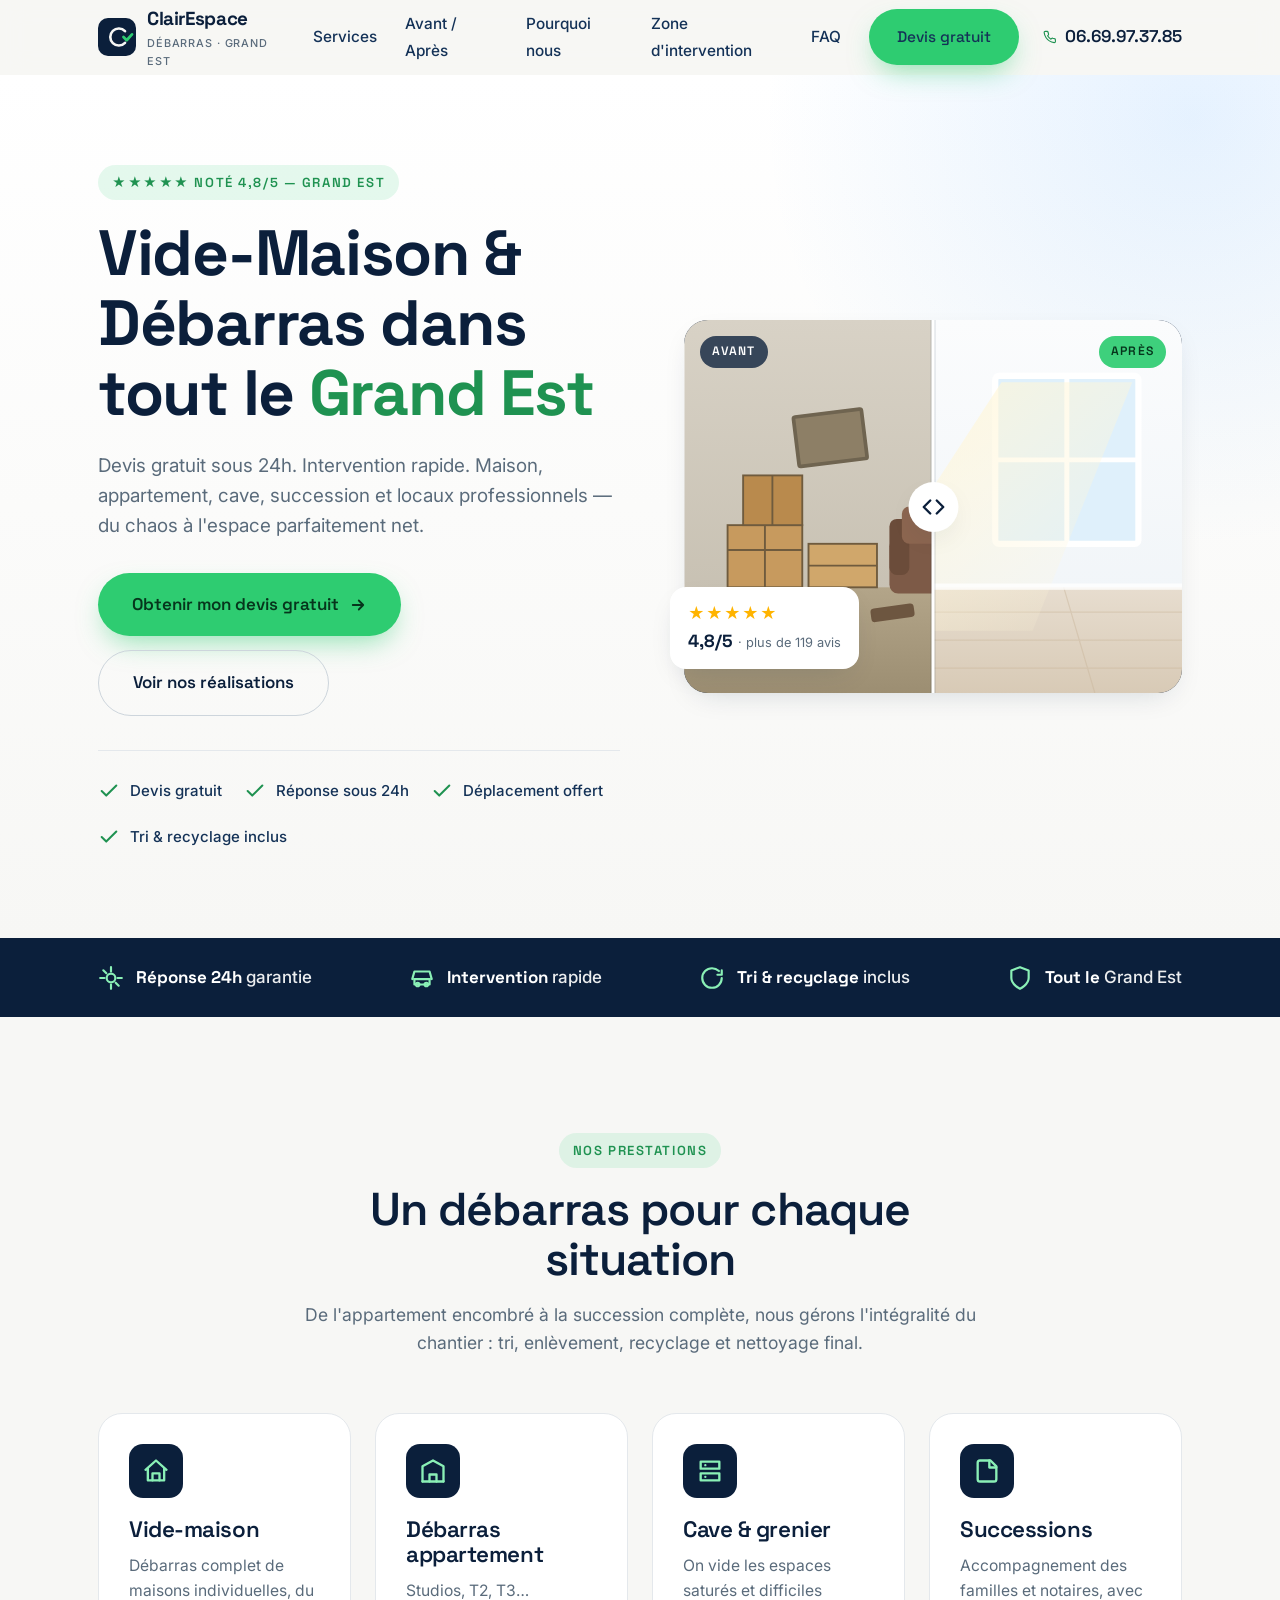
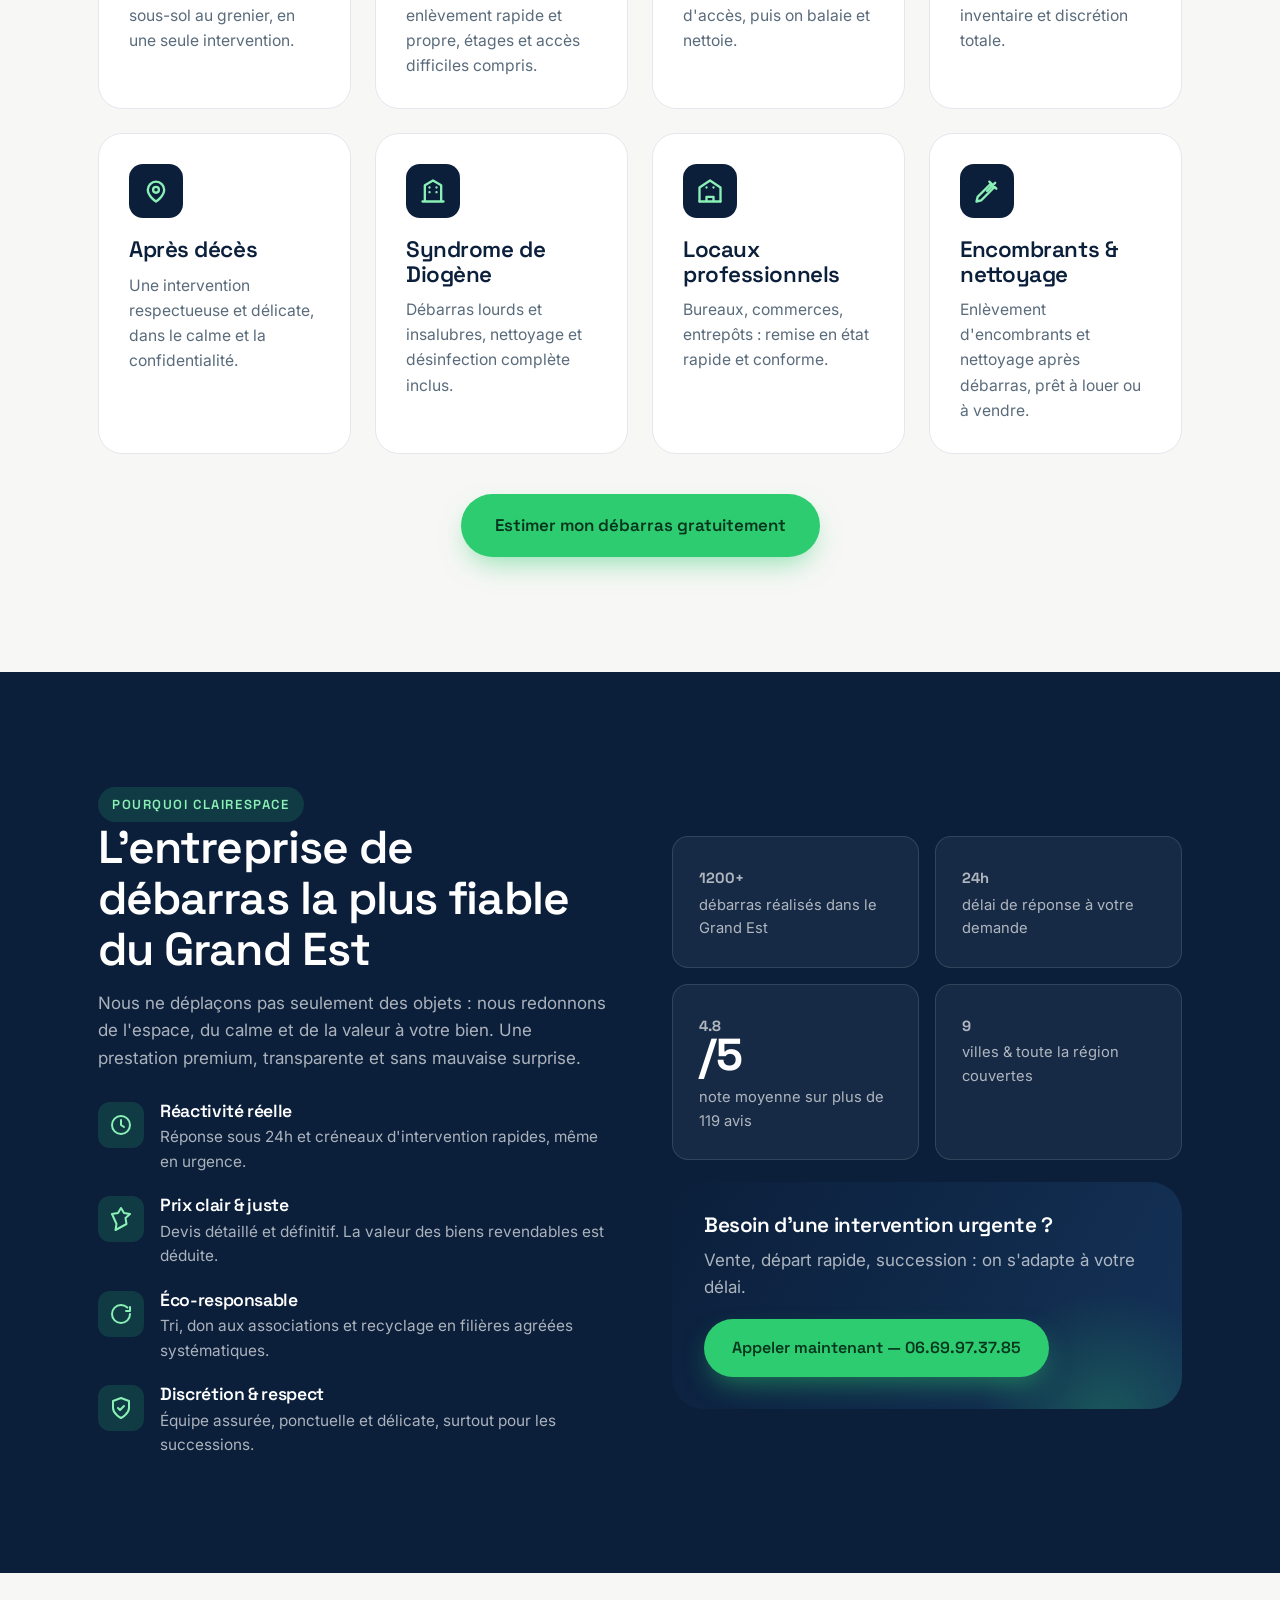
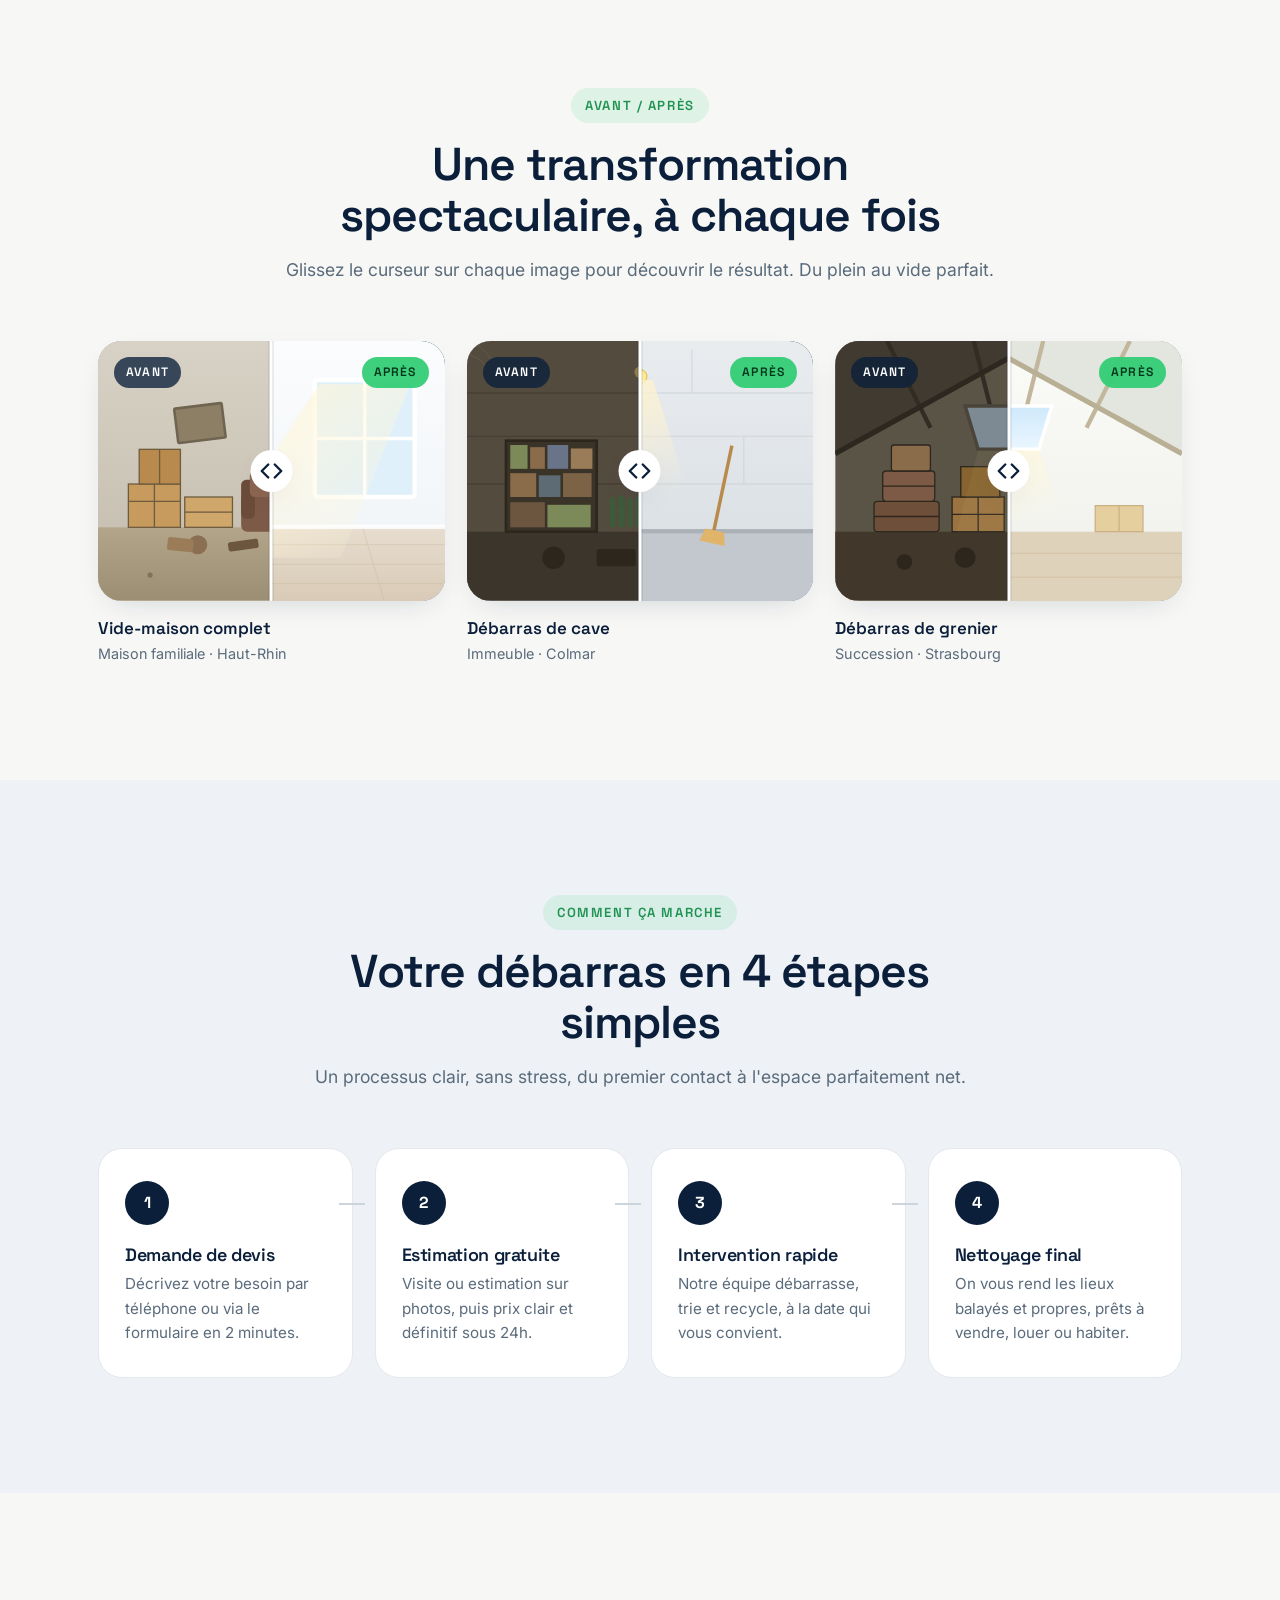
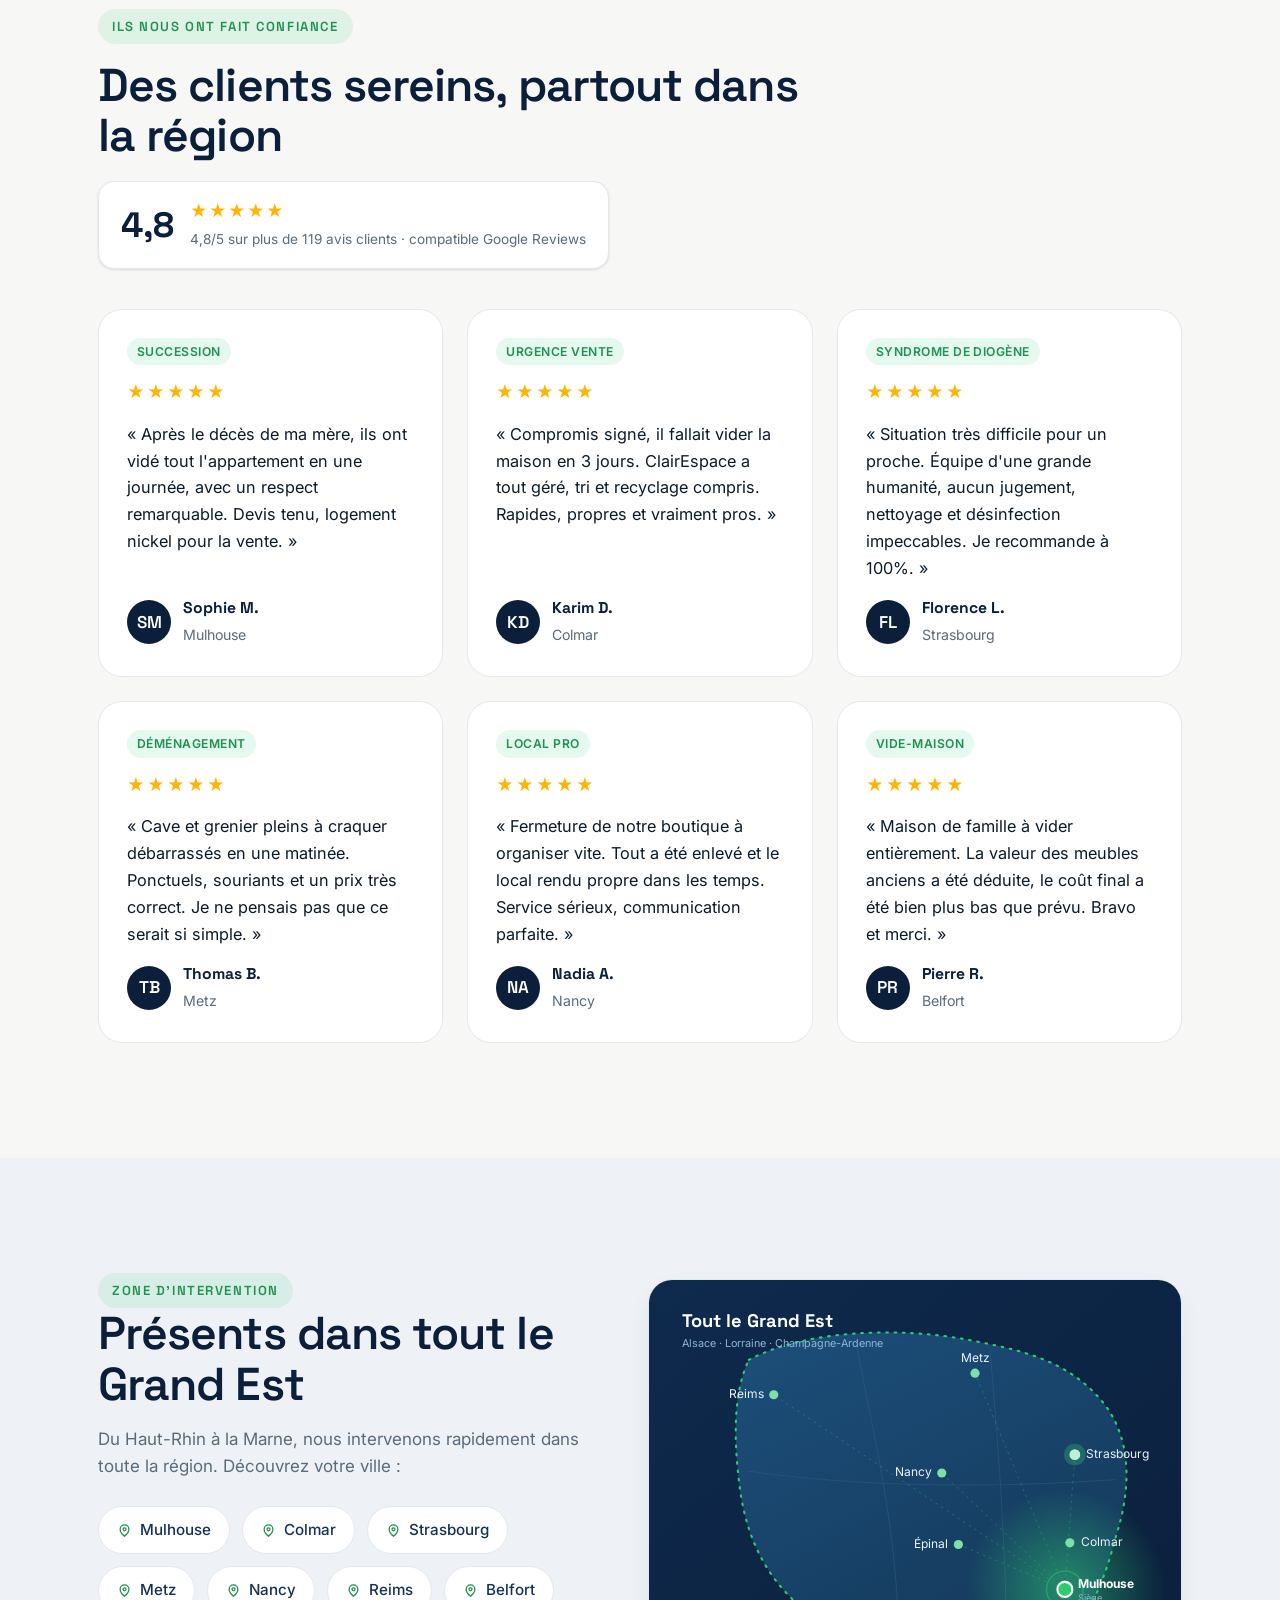
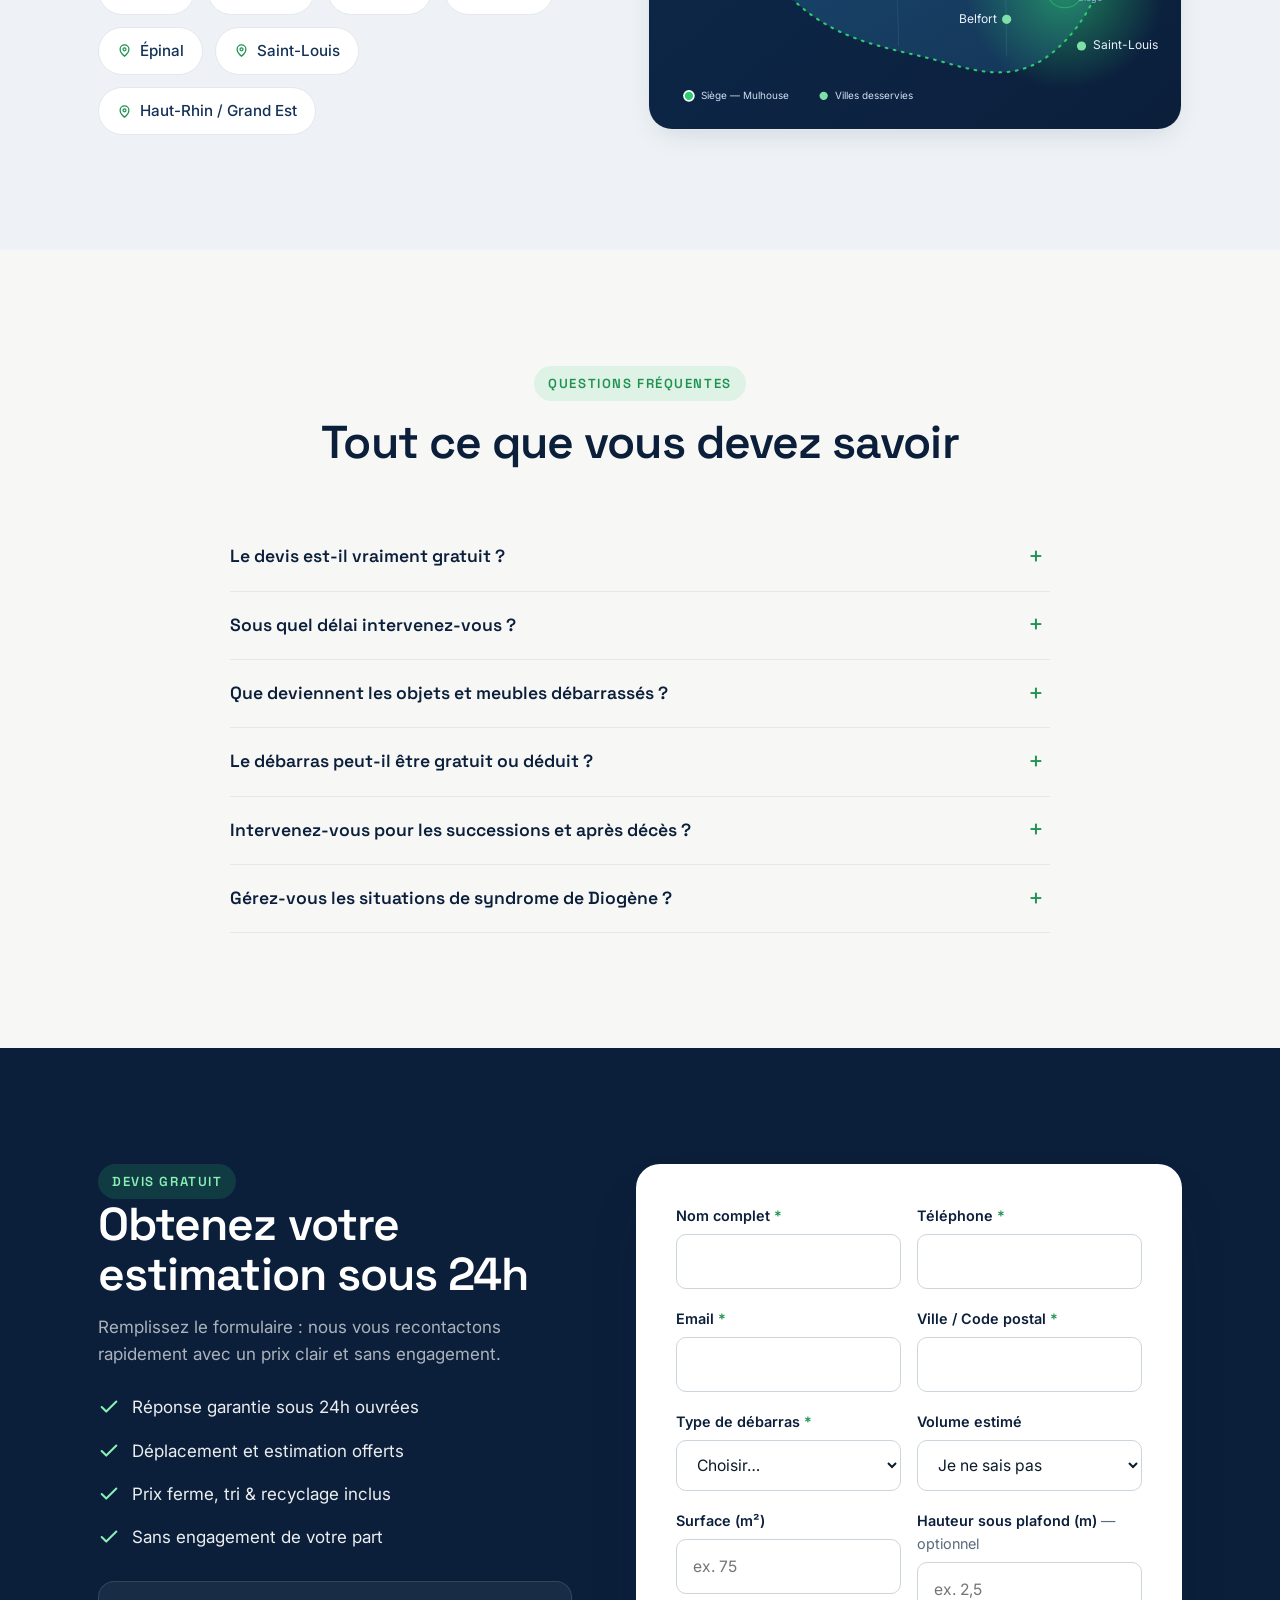
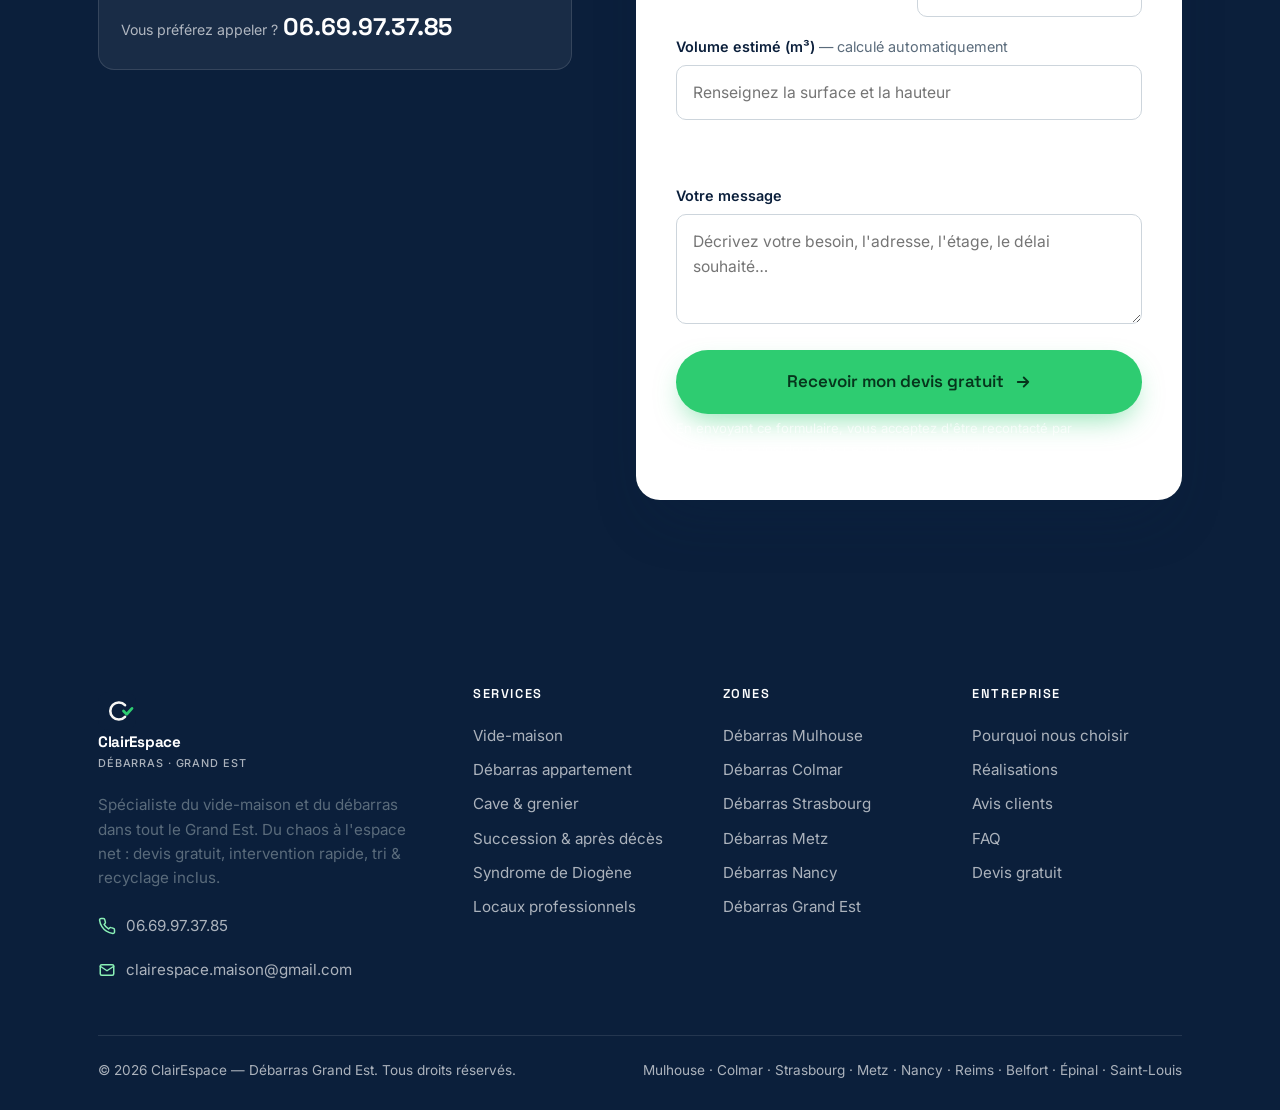
==== index.html @ cb57ff31 "Premier test GitHub Pages" ====
<!DOCTYPE html>
<html lang="fr">
<head>
<meta charset="utf-8">
<meta name="viewport" content="width=device-width, initial-scale=1">
<title>Vide-Maison & Débarras Grand Est | Devis Gratuit 24h — ClairEspace</title>
<meta name="description" content="ClairEspace, spécialiste du vide-maison et débarras dans tout le Grand Est : Mulhouse, Colmar, Strasbourg, Metz, Nancy. Devis gratuit sous 24h, intervention rapide, tri & recyclage inclus. Succession, après décès, cave, grenier, locaux pro.">
<meta name="robots" content="index, follow, max-image-preview:large">
<meta name="theme-color" content="#0B1F3B">
<link rel="canonical" href="https://clairespace.fr/">
<link rel="icon" type="image/svg+xml" href="img/favicon.svg">
<link rel="apple-touch-icon" href="img/favicon.svg">

<!-- Open Graph / Twitter -->
<meta property="og:type" content="website">
<meta property="og:locale" content="fr_FR">
<meta property="og:site_name" content="ClairEspace — Débarras Grand Est">
<meta property="og:title" content="Vide-Maison & Débarras Grand Est | Devis Gratuit sous 24h">
<meta property="og:description" content="Spécialiste du vide-maison et débarras dans tout le Grand Est. Devis gratuit sous 24h, intervention rapide, tri & recyclage inclus.">
<meta property="og:url" content="https://clairespace.fr/">
<meta property="og:image" content="https://clairespace.fr/img/og-cover.svg">
<meta name="twitter:card" content="summary_large_image">
<meta name="twitter:title" content="Vide-Maison & Débarras Grand Est | ClairEspace">
<meta name="twitter:description" content="Devis gratuit sous 24h, intervention rapide, tri & recyclage inclus. Couverture Grand Est.">
<meta name="twitter:image" content="https://clairespace.fr/img/og-cover.svg">

<!-- Fonts -->
<link rel="preconnect" href="https://fonts.googleapis.com">
<link rel="preconnect" href="https://fonts.gstatic.com" crossorigin>
<link rel="stylesheet" href="https://fonts.googleapis.com/css2?family=Inter:wght@400;500;600;700&family=Space+Grotesk:wght@500;600;700&display=swap">
<link rel="stylesheet" href="css/styles.css">

<!-- Schema.org : LocalBusiness -->
<script type="application/ld+json">
{
  "@context": "https://schema.org",
  "@type": "HomeAndConstructionBusiness",
  "@id": "https://clairespace.fr/#business",
  "name": "ClairEspace — Débarras Grand Est",
  "image": "https://clairespace.fr/img/og-cover.svg",
  "url": "https://clairespace.fr/",
  "telephone": "+33669973785",
  "email": "clairespace.maison@gmail.com",
  "priceRange": "€€",
  "description": "Entreprise de vide-maison et débarras dans tout le Grand Est : maison, appartement, cave, grenier, succession, après décès, syndrome de Diogène, locaux professionnels. Devis gratuit sous 24h.",
  "address": { "@type": "PostalAddress", "addressLocality": "Mulhouse", "postalCode": "68100", "addressRegion": "Grand Est", "addressCountry": "FR" },
  "geo": { "@type": "GeoCoordinates", "latitude": 47.7508, "longitude": 7.3359 },
  "areaServed": ["Mulhouse","Colmar","Strasbourg","Metz","Nancy","Reims","Belfort","Épinal","Saint-Louis","Grand Est","Haut-Rhin"],
  "openingHoursSpecification": [{ "@type": "OpeningHoursSpecification", "dayOfWeek": ["Monday","Tuesday","Wednesday","Thursday","Friday","Saturday"], "opens": "08:00", "closes": "19:00" }],
  "aggregateRating": { "@type": "AggregateRating", "ratingValue": "4.8", "reviewCount": "119", "bestRating": "5" },
  "makesOffer": [
    {"@type":"Offer","itemOffered":{"@type":"Service","name":"Vide-maison"}},
    {"@type":"Offer","itemOffered":{"@type":"Service","name":"Débarras d'appartement"}},
    {"@type":"Offer","itemOffered":{"@type":"Service","name":"Débarras cave et grenier"}},
    {"@type":"Offer","itemOffered":{"@type":"Service","name":"Débarras de succession"}},
    {"@type":"Offer","itemOffered":{"@type":"Service","name":"Débarras après décès"}},
    {"@type":"Offer","itemOffered":{"@type":"Service","name":"Débarras syndrome de Diogène"}},
    {"@type":"Offer","itemOffered":{"@type":"Service","name":"Débarras de locaux professionnels"}},
    {"@type":"Offer","itemOffered":{"@type":"Service","name":"Nettoyage après débarras"}}
  ]
}
</script>
<!-- Schema.org : FAQPage -->
<script type="application/ld+json">
{
  "@context": "https://schema.org",
  "@type": "FAQPage",
  "mainEntity": [
    {"@type":"Question","name":"Le devis est-il vraiment gratuit ?","acceptedAnswer":{"@type":"Answer","text":"Oui, l'estimation et le déplacement pour évaluer le volume à débarrasser sont 100% gratuits et sans engagement. Vous recevez un prix clair et définitif avant toute intervention."}},
    {"@type":"Question","name":"Sous quel délai intervenez-vous ?","acceptedAnswer":{"@type":"Answer","text":"Nous répondons à toute demande sous 24h et pouvons intervenir en quelques jours. En cas d'urgence (succession, vente, départ rapide), une intervention express est possible."}},
    {"@type":"Question","name":"Que deviennent les objets et meubles débarrassés ?","acceptedAnswer":{"@type":"Answer","text":"Nous trions systématiquement : les objets réutilisables sont donnés ou revalorisés, le reste est acheminé vers les filières de recyclage agréées. Une démarche éco-responsable incluse dans nos prestations."}},
    {"@type":"Question","name":"Le débarras peut-il être gratuit ou déduit ?","acceptedAnswer":{"@type":"Answer","text":"Lorsque le logement contient des biens de valeur (mobilier, brocante, métaux), leur valeur peut être déduite du prix du débarras, voire le rendre gratuit. Nous l'évaluons lors du devis."}},
    {"@type":"Question","name":"Intervenez-vous pour les successions et après décès ?","acceptedAnswer":{"@type":"Answer","text":"Oui. Nous accompagnons familles et notaires pour les débarras de succession et après décès, avec discrétion, respect et rapidité, partout dans le Grand Est."}},
    {"@type":"Question","name":"Gérez-vous les situations de syndrome de Diogène ?","acceptedAnswer":{"@type":"Answer","text":"Oui, nous sommes équipés pour les débarras lourds et insalubres (syndrome de Diogène) avec nettoyage et désinfection complète, en toute confidentialité."}}
  ]
}
</script>
</head>
<body>

<!-- ===================== HEADER ===================== -->
<header class="site-header">
  <div class="container">
    <nav class="nav" aria-label="Navigation principale">
      <a class="brand" href="index.html" aria-label="ClairEspace, accueil">
        <img class="brand__mark" src="img/logo.svg" alt="" width="38" height="38">
        <span>ClairEspace<small>Débarras · Grand Est</small></span>
      </a>
      <ul class="nav__links">
        <li><a href="#services">Services</a></li>
        <li><a href="#realisations">Avant / Après</a></li>
        <li><a href="#pourquoi">Pourquoi nous</a></li>
        <li><a href="#zone">Zone d'intervention</a></li>
        <li><a href="#faq">FAQ</a></li>
        <li><a class="btn btn--cta" href="#devis">Devis gratuit</a></li>
      </ul>
      <div class="nav__cta">
        <a class="nav__phone" href="tel:+33669973785">
          <svg viewBox="0 0 24 24" fill="none" stroke="currentColor" stroke-width="2" stroke-linecap="round" stroke-linejoin="round"><path d="M22 16.9v3a2 2 0 0 1-2.2 2 19.8 19.8 0 0 1-8.6-3 19.5 19.5 0 0 1-6-6 19.8 19.8 0 0 1-3.1-8.7A2 2 0 0 1 4.1 2h3a2 2 0 0 1 2 1.7c.1 1 .4 1.9.7 2.8a2 2 0 0 1-.5 2.1L8.1 9.9a16 16 0 0 0 6 6l1.3-1.3a2 2 0 0 1 2.1-.4c.9.3 1.8.5 2.8.7a2 2 0 0 1 1.7 2z"/></svg>
          06.69.97.37.85
        </a>
        <button class="nav__toggle" aria-label="Ouvrir le menu" aria-expanded="false"><span></span></button>
      </div>
    </nav>
  </div>
</header>

<main>

<!-- ===================== HERO ===================== -->
<section class="hero">
  <div class="container">
    <div class="hero__inner">
      <div class="hero__copy">
        <span class="eyebrow reveal">★★★★★ Noté 4,8/5 — Grand Est</span>
        <h1 class="reveal" data-delay="1">Vide-Maison & Débarras dans tout le <span class="accent">Grand Est</span></h1>
        <p class="hero__sub reveal" data-delay="2">Devis gratuit sous 24h. Intervention rapide. Maison, appartement, cave, succession et locaux professionnels — du chaos à l'espace parfaitement net.</p>
        <div class="hero__actions reveal" data-delay="2">
          <a class="btn btn--cta btn--lg" href="#devis">Obtenir mon devis gratuit
            <svg viewBox="0 0 24 24" fill="none" stroke="currentColor" stroke-width="2.4" stroke-linecap="round" stroke-linejoin="round"><path d="M5 12h14M13 6l6 6-6 6"/></svg>
          </a>
          <a class="btn btn--ghost btn--lg" href="#realisations">Voir nos réalisations</a>
        </div>
        <ul class="hero__trust reveal" data-delay="3">
          <li class="hero__trust-item"><svg viewBox="0 0 24 24" fill="none" stroke="currentColor" stroke-width="2.2" stroke-linecap="round" stroke-linejoin="round"><path d="M20 6 9 17l-5-5"/></svg> Devis gratuit</li>
          <li class="hero__trust-item"><svg viewBox="0 0 24 24" fill="none" stroke="currentColor" stroke-width="2.2" stroke-linecap="round" stroke-linejoin="round"><path d="M20 6 9 17l-5-5"/></svg> Réponse sous 24h</li>
          <li class="hero__trust-item"><svg viewBox="0 0 24 24" fill="none" stroke="currentColor" stroke-width="2.2" stroke-linecap="round" stroke-linejoin="round"><path d="M20 6 9 17l-5-5"/></svg> Déplacement offert</li>
          <li class="hero__trust-item"><svg viewBox="0 0 24 24" fill="none" stroke="currentColor" stroke-width="2.2" stroke-linecap="round" stroke-linejoin="round"><path d="M20 6 9 17l-5-5"/></svg> Tri & recyclage inclus</li>
        </ul>
      </div>
      <div class="hero__media reveal" data-delay="2">
        <div class="ba ba--card" data-ba>
          <div class="ba__img ba__after"><img src="img/after-salon.svg" alt="Salon vide, propre et lumineux après le passage de ClairEspace" loading="eager" width="800" height="600"></div>
          <div class="ba__img ba__before"><img src="img/before-salon.svg" alt="Salon encombré et saturé d'objets avant débarras" loading="eager" width="800" height="600"></div>
          <span class="ba__tag ba__tag--before">Avant</span>
          <span class="ba__tag ba__tag--after">Après</span>
          <div class="ba__handle"><div class="ba__grip"><svg viewBox="0 0 24 24" fill="none" stroke="currentColor" stroke-width="2.2" stroke-linecap="round" stroke-linejoin="round"><path d="M9 6 3 12l6 6M15 6l6 6-6 6"/></svg></div></div>
          <input class="ba__range" type="range" min="0" max="100" value="50" aria-label="Glisser pour comparer avant et après le débarras">
        </div>
        <div class="hero__badge">
          <div>
            <div class="stars" aria-hidden="true">★★★★★</div>
            <b>4,8/5</b> <small>· plus de 119 avis</small>
          </div>
        </div>
      </div>
    </div>
  </div>
</section>

<!-- ===================== STRIP ===================== -->
<section class="strip" aria-label="Nos engagements">
  <div class="container">
    <div class="strip__inner">
      <div class="strip__item"><svg viewBox="0 0 24 24" fill="none" stroke="currentColor" stroke-width="2" stroke-linecap="round" stroke-linejoin="round"><path d="M12 2v4M12 18v4M4.9 4.9l2.8 2.8M16.3 16.3l2.8 2.8M2 12h4M18 12h4"/><circle cx="12" cy="12" r="4"/></svg><span><b>Réponse 24h</b> garantie</span></div>
      <div class="strip__item"><svg viewBox="0 0 24 24" fill="none" stroke="currentColor" stroke-width="2" stroke-linecap="round" stroke-linejoin="round"><path d="M3 13l2-7h14l2 7M5 13h14v5H5z"/><circle cx="8" cy="18" r="1.6"/><circle cx="16" cy="18" r="1.6"/></svg><span><b>Intervention</b> rapide</span></div>
      <div class="strip__item"><svg viewBox="0 0 24 24" fill="none" stroke="currentColor" stroke-width="2" stroke-linecap="round" stroke-linejoin="round"><path d="M21 12a9 9 0 1 1-9-9c2.5 0 4.7 1 6.4 2.6"/><path d="M21 5v4h-4"/></svg><span><b>Tri & recyclage</b> inclus</span></div>
      <div class="strip__item"><svg viewBox="0 0 24 24" fill="none" stroke="currentColor" stroke-width="2" stroke-linecap="round" stroke-linejoin="round"><path d="M12 22s8-4 8-10V5l-8-3-8 3v7c0 6 8 10 8 10z"/></svg><span><b>Tout le</b> Grand Est</span></div>
    </div>
  </div>
</section>

<!-- ===================== SERVICES ===================== -->
<section class="section" id="services">
  <div class="container">
    <div class="section-head section-head--center reveal">
      <span class="eyebrow">Nos prestations</span>
      <h2>Un débarras pour chaque situation</h2>
      <p>De l'appartement encombré à la succession complète, nous gérons l'intégralité du chantier : tri, enlèvement, recyclage et nettoyage final.</p>
    </div>
    <div class="grid grid--4">
      <article class="card reveal">
        <div class="card__icon"><svg viewBox="0 0 24 24" fill="none" stroke="currentColor" stroke-width="2" stroke-linecap="round" stroke-linejoin="round"><path d="M3 11l9-8 9 8M5 10v10h14V10"/><path d="M9 20v-6h6v6"/></svg></div>
        <h3>Vide-maison</h3>
        <p>Débarras complet de maisons individuelles, du sous-sol au grenier, en une seule intervention.</p>
      </article>
      <article class="card reveal" data-delay="1">
        <div class="card__icon"><svg viewBox="0 0 24 24" fill="none" stroke="currentColor" stroke-width="2" stroke-linecap="round" stroke-linejoin="round"><path d="M3 21V8l9-5 9 5v13"/><path d="M9 21v-6h6v6"/><path d="M3 21h18"/></svg></div>
        <h3>Débarras appartement</h3>
        <p>Studios, T2, T3… enlèvement rapide et propre, étages et accès difficiles compris.</p>
      </article>
      <article class="card reveal" data-delay="2">
        <div class="card__icon"><svg viewBox="0 0 24 24" fill="none" stroke="currentColor" stroke-width="2" stroke-linecap="round" stroke-linejoin="round"><path d="M4 4h16v6H4zM4 14h16v6H4z"/><path d="M8 7h.01M8 17h.01"/></svg></div>
        <h3>Cave & grenier</h3>
        <p>On vide les espaces saturés et difficiles d'accès, puis on balaie et nettoie.</p>
      </article>
      <article class="card reveal" data-delay="3">
        <div class="card__icon"><svg viewBox="0 0 24 24" fill="none" stroke="currentColor" stroke-width="2" stroke-linecap="round" stroke-linejoin="round"><path d="M4 19V5a2 2 0 0 1 2-2h9l5 5v11a2 2 0 0 1-2 2H6a2 2 0 0 1-2-2z"/><path d="M14 3v6h6"/></svg></div>
        <h3>Successions</h3>
        <p>Accompagnement des familles et notaires, avec inventaire et discrétion totale.</p>
      </article>
      <article class="card reveal">
        <div class="card__icon"><svg viewBox="0 0 24 24" fill="none" stroke="currentColor" stroke-width="2" stroke-linecap="round" stroke-linejoin="round"><path d="M12 21s-7-4.5-7-10a7 7 0 0 1 14 0c0 5.5-7 10-7 10z"/><circle cx="12" cy="11" r="2.5"/></svg></div>
        <h3>Après décès</h3>
        <p>Une intervention respectueuse et délicate, dans le calme et la confidentialité.</p>
      </article>
      <article class="card reveal" data-delay="1">
        <div class="card__icon"><svg viewBox="0 0 24 24" fill="none" stroke="currentColor" stroke-width="2" stroke-linecap="round" stroke-linejoin="round"><path d="M3 21h18M5 21V7l7-4 7 4v14"/><path d="M9 9h.01M9 13h.01M15 9h.01M15 13h.01"/></svg></div>
        <h3>Syndrome de Diogène</h3>
        <p>Débarras lourds et insalubres, nettoyage et désinfection complète inclus.</p>
      </article>
      <article class="card reveal" data-delay="2">
        <div class="card__icon"><svg viewBox="0 0 24 24" fill="none" stroke="currentColor" stroke-width="2" stroke-linecap="round" stroke-linejoin="round"><path d="M3 21V9l9-6 9 6v12"/><path d="M3 21h18M9 21v-4h6v4M9 9h.01M15 9h.01"/></svg></div>
        <h3>Locaux professionnels</h3>
        <p>Bureaux, commerces, entrepôts : remise en état rapide et conforme.</p>
      </article>
      <article class="card reveal" data-delay="3">
        <div class="card__icon"><svg viewBox="0 0 24 24" fill="none" stroke="currentColor" stroke-width="2" stroke-linecap="round" stroke-linejoin="round"><path d="M19 5l-7 7M14 4l6 6M3 21l4-1 11-11-3-3L4 17z"/></svg></div>
        <h3>Encombrants & nettoyage</h3>
        <p>Enlèvement d'encombrants et nettoyage après débarras, prêt à louer ou à vendre.</p>
      </article>
    </div>
    <div style="text-align:center;margin-top:40px" class="reveal">
      <a class="btn btn--cta btn--lg" href="#devis">Estimer mon débarras gratuitement</a>
    </div>
  </div>
</section>

<!-- ===================== POURQUOI NOUS ===================== -->
<section class="section section--navy" id="pourquoi">
  <div class="container">
    <div class="split">
      <div class="reveal">
        <span class="eyebrow">Pourquoi ClairEspace</span>
        <h2>L'entreprise de débarras la plus fiable du Grand Est</h2>
        <p style="margin-top:16px">Nous ne déplaçons pas seulement des objets : nous redonnons de l'espace, du calme et de la valeur à votre bien. Une prestation premium, transparente et sans mauvaise surprise.</p>
        <div class="feature-list">
          <div class="feature">
            <div class="feature__ic"><svg viewBox="0 0 24 24" fill="none" stroke="currentColor" stroke-width="2" stroke-linecap="round" stroke-linejoin="round"><circle cx="12" cy="12" r="9"/><path d="M12 7v5l3 2"/></svg></div>
            <div><h3>Réactivité réelle</h3><p>Réponse sous 24h et créneaux d'intervention rapides, même en urgence.</p></div>
          </div>
          <div class="feature">
            <div class="feature__ic"><svg viewBox="0 0 24 24" fill="none" stroke="currentColor" stroke-width="2" stroke-linecap="round" stroke-linejoin="round"><path d="M12 1l3 5 6 1-4.5 4 1 6L12 20l-5.5 3 1-6L3 7l6-1z"/></svg></div>
            <div><h3>Prix clair & juste</h3><p>Devis détaillé et définitif. La valeur des biens revendables est déduite.</p></div>
          </div>
          <div class="feature">
            <div class="feature__ic"><svg viewBox="0 0 24 24" fill="none" stroke="currentColor" stroke-width="2" stroke-linecap="round" stroke-linejoin="round"><path d="M21 12a9 9 0 1 1-9-9c2.5 0 4.7 1 6.4 2.6M21 5v4h-4"/></svg></div>
            <div><h3>Éco-responsable</h3><p>Tri, don aux associations et recyclage en filières agréées systématiques.</p></div>
          </div>
          <div class="feature">
            <div class="feature__ic"><svg viewBox="0 0 24 24" fill="none" stroke="currentColor" stroke-width="2" stroke-linecap="round" stroke-linejoin="round"><path d="M12 22s8-4 8-10V5l-8-3-8 3v7c0 6 8 10 8 10z"/><path d="M9 12l2 2 4-4"/></svg></div>
            <div><h3>Discrétion & respect</h3><p>Équipe assurée, ponctuelle et délicate, surtout pour les successions.</p></div>
          </div>
        </div>
      </div>
      <div class="reveal" data-delay="1">
        <div class="stat-cluster">
          <div class="stat"><b><span data-count="1200" data-suffix="+">0</span></b><span>débarras réalisés dans le Grand Est</span></div>
          <div class="stat"><b><span data-count="24" data-suffix="h">0</span></b><span>délai de réponse à votre demande</span></div>
          <div class="stat"><b><span data-count="4.8">0</span>/5</b><span>note moyenne sur plus de 119 avis</span></div>
          <div class="stat"><b><span data-count="9">0</span></b><span>villes & toute la région couvertes</span></div>
        </div>
        <div class="cta-band" style="margin-top:22px;padding:32px;text-align:left">
          <h3 style="color:#fff;font-size:1.3rem">Besoin d'une intervention urgente ?</h3>
          <p style="margin:10px 0 18px">Vente, départ rapide, succession : on s'adapte à votre délai.</p>
          <a class="btn btn--cta" href="tel:+33669973785">Appeler maintenant — 06.69.97.37.85</a>
        </div>
      </div>
    </div>
  </div>
</section>

<!-- ===================== REALISATIONS (galerie avant/après) ===================== -->
<section class="section" id="realisations">
  <div class="container">
    <div class="section-head section-head--center reveal">
      <span class="eyebrow">Avant / Après</span>
      <h2>Une transformation spectaculaire, à chaque fois</h2>
      <p>Glissez le curseur sur chaque image pour découvrir le résultat. Du plein au vide parfait.</p>
    </div>
    <div class="gallery">
      <figure class="reveal">
        <div class="ba ba--card" data-ba>
          <div class="ba__img ba__after"><img src="img/after-salon.svg" alt="Salon net et lumineux après débarras à Mulhouse" loading="lazy" width="800" height="600"></div>
          <div class="ba__img ba__before"><img src="img/before-salon.svg" alt="Salon encombré avant débarras" loading="lazy" width="800" height="600"></div>
          <span class="ba__tag ba__tag--before">Avant</span><span class="ba__tag ba__tag--after">Après</span>
          <div class="ba__handle"><div class="ba__grip"><svg viewBox="0 0 24 24" fill="none" stroke="currentColor" stroke-width="2.2" stroke-linecap="round" stroke-linejoin="round"><path d="M9 6 3 12l6 6M15 6l6 6-6 6"/></svg></div></div>
          <input class="ba__range" type="range" min="0" max="100" value="50" aria-label="Comparer avant et après — salon">
        </div>
        <figcaption>Vide-maison complet<span>Maison familiale · Haut-Rhin</span></figcaption>
      </figure>
      <figure class="reveal" data-delay="1">
        <div class="ba ba--card" data-ba>
          <div class="ba__img ba__after"><img src="img/after-cave.svg" alt="Cave vidée et nettoyée après débarras" loading="lazy" width="800" height="600"></div>
          <div class="ba__img ba__before"><img src="img/before-cave.svg" alt="Cave saturée avant débarras" loading="lazy" width="800" height="600"></div>
          <span class="ba__tag ba__tag--before">Avant</span><span class="ba__tag ba__tag--after">Après</span>
          <div class="ba__handle"><div class="ba__grip"><svg viewBox="0 0 24 24" fill="none" stroke="currentColor" stroke-width="2.2" stroke-linecap="round" stroke-linejoin="round"><path d="M9 6 3 12l6 6M15 6l6 6-6 6"/></svg></div></div>
          <input class="ba__range" type="range" min="0" max="100" value="50" aria-label="Comparer avant et après — cave">
        </div>
        <figcaption>Débarras de cave<span>Immeuble · Colmar</span></figcaption>
      </figure>
      <figure class="reveal" data-delay="2">
        <div class="ba ba--card" data-ba>
          <div class="ba__img ba__after"><img src="img/after-grenier.svg" alt="Grenier vidé et lumineux après débarras" loading="lazy" width="800" height="600"></div>
          <div class="ba__img ba__before"><img src="img/before-grenier.svg" alt="Grenier encombré avant débarras" loading="lazy" width="800" height="600"></div>
          <span class="ba__tag ba__tag--before">Avant</span><span class="ba__tag ba__tag--after">Après</span>
          <div class="ba__handle"><div class="ba__grip"><svg viewBox="0 0 24 24" fill="none" stroke="currentColor" stroke-width="2.2" stroke-linecap="round" stroke-linejoin="round"><path d="M9 6 3 12l6 6M15 6l6 6-6 6"/></svg></div></div>
          <input class="ba__range" type="range" min="0" max="100" value="50" aria-label="Comparer avant et après — grenier">
        </div>
        <figcaption>Débarras de grenier<span>Succession · Strasbourg</span></figcaption>
      </figure>
    </div>
  </div>
</section>

<!-- ===================== PROCESSUS ===================== -->
<section class="section section--tint" id="processus">
  <div class="container">
    <div class="section-head section-head--center reveal">
      <span class="eyebrow">Comment ça marche</span>
      <h2>Votre débarras en 4 étapes simples</h2>
      <p>Un processus clair, sans stress, du premier contact à l'espace parfaitement net.</p>
    </div>
    <div class="steps">
      <div class="step reveal"><div class="step__num">1</div><h3>Demande de devis</h3><p>Décrivez votre besoin par téléphone ou via le formulaire en 2 minutes.</p></div>
      <div class="step reveal" data-delay="1"><div class="step__num">2</div><h3>Estimation gratuite</h3><p>Visite ou estimation sur photos, puis prix clair et définitif sous 24h.</p></div>
      <div class="step reveal" data-delay="2"><div class="step__num">3</div><h3>Intervention rapide</h3><p>Notre équipe débarrasse, trie et recycle, à la date qui vous convient.</p></div>
      <div class="step reveal" data-delay="3"><div class="step__num">4</div><h3>Nettoyage final</h3><p>On vous rend les lieux balayés et propres, prêts à vendre, louer ou habiter.</p></div>
    </div>
  </div>
</section>

<!-- ===================== TEMOIGNAGES ===================== -->
<section class="section" id="avis">
  <div class="container">
    <div class="reviews-head reveal">
      <div class="section-head" style="margin-bottom:0">
        <span class="eyebrow">Ils nous ont fait confiance</span>
        <h2>Des clients sereins, partout dans la région</h2>
      </div>
      <div class="rating-badge">
        <div class="score">4,8</div>
        <div>
          <div class="stars" aria-hidden="true">★★★★★</div>
          <small>4,8/5 sur plus de 119 avis clients · compatible Google Reviews</small>
        </div>
      </div>
    </div>
    <div class="grid grid--3">
      <article class="review reveal">
        <span class="review__tag">Succession</span>
        <div class="stars" aria-hidden="true">★★★★★</div>
        <p>« Après le décès de ma mère, ils ont vidé tout l'appartement en une journée, avec un respect remarquable. Devis tenu, logement nickel pour la vente. »</p>
        <div class="review__who"><div class="review__avatar">SM</div><div><b>Sophie M.</b><small>Mulhouse</small></div></div>
      </article>
      <article class="review reveal" data-delay="1">
        <span class="review__tag">Urgence vente</span>
        <div class="stars" aria-hidden="true">★★★★★</div>
        <p>« Compromis signé, il fallait vider la maison en 3 jours. ClairEspace a tout géré, tri et recyclage compris. Rapides, propres et vraiment pros. »</p>
        <div class="review__who"><div class="review__avatar">KD</div><div><b>Karim D.</b><small>Colmar</small></div></div>
      </article>
      <article class="review reveal" data-delay="2">
        <span class="review__tag">Syndrome de Diogène</span>
        <div class="stars" aria-hidden="true">★★★★★</div>
        <p>« Situation très difficile pour un proche. Équipe d'une grande humanité, aucun jugement, nettoyage et désinfection impeccables. Je recommande à 100%. »</p>
        <div class="review__who"><div class="review__avatar">FL</div><div><b>Florence L.</b><small>Strasbourg</small></div></div>
      </article>
      <article class="review reveal">
        <span class="review__tag">Déménagement</span>
        <div class="stars" aria-hidden="true">★★★★★</div>
        <p>« Cave et grenier pleins à craquer débarrassés en une matinée. Ponctuels, souriants et un prix très correct. Je ne pensais pas que ce serait si simple. »</p>
        <div class="review__who"><div class="review__avatar">TB</div><div><b>Thomas B.</b><small>Metz</small></div></div>
      </article>
      <article class="review reveal" data-delay="1">
        <span class="review__tag">Local pro</span>
        <div class="stars" aria-hidden="true">★★★★★</div>
        <p>« Fermeture de notre boutique à organiser vite. Tout a été enlevé et le local rendu propre dans les temps. Service sérieux, communication parfaite. »</p>
        <div class="review__who"><div class="review__avatar">NA</div><div><b>Nadia A.</b><small>Nancy</small></div></div>
      </article>
      <article class="review reveal" data-delay="2">
        <span class="review__tag">Vide-maison</span>
        <div class="stars" aria-hidden="true">★★★★★</div>
        <p>« Maison de famille à vider entièrement. La valeur des meubles anciens a été déduite, le coût final a été bien plus bas que prévu. Bravo et merci. »</p>
        <div class="review__who"><div class="review__avatar">PR</div><div><b>Pierre R.</b><small>Belfort</small></div></div>
      </article>
    </div>
  </div>
</section>

<!-- ===================== ZONE D'INTERVENTION ===================== -->
<section class="section section--tint" id="zone">
  <div class="container">
    <div class="zone">
      <div class="reveal">
        <span class="eyebrow">Zone d'intervention</span>
        <h2>Présents dans tout le Grand Est</h2>
        <p style="margin-top:16px">Du Haut-Rhin à la Marne, nous intervenons rapidement dans toute la région. Découvrez votre ville :</p>
        <div class="cities">
          <a class="city-chip" href="debarras-mulhouse.html"><svg viewBox="0 0 24 24" fill="none" stroke="currentColor" stroke-width="2"><path d="M12 21s7-5.2 7-11a7 7 0 1 0-14 0c0 5.8 7 11 7 11z"/><circle cx="12" cy="10" r="2.4"/></svg>Mulhouse</a>
          <a class="city-chip" href="debarras-colmar.html"><svg viewBox="0 0 24 24" fill="none" stroke="currentColor" stroke-width="2"><path d="M12 21s7-5.2 7-11a7 7 0 1 0-14 0c0 5.8 7 11 7 11z"/><circle cx="12" cy="10" r="2.4"/></svg>Colmar</a>
          <a class="city-chip" href="debarras-strasbourg.html"><svg viewBox="0 0 24 24" fill="none" stroke="currentColor" stroke-width="2"><path d="M12 21s7-5.2 7-11a7 7 0 1 0-14 0c0 5.8 7 11 7 11z"/><circle cx="12" cy="10" r="2.4"/></svg>Strasbourg</a>
          <a class="city-chip" href="debarras-metz.html"><svg viewBox="0 0 24 24" fill="none" stroke="currentColor" stroke-width="2"><path d="M12 21s7-5.2 7-11a7 7 0 1 0-14 0c0 5.8 7 11 7 11z"/><circle cx="12" cy="10" r="2.4"/></svg>Metz</a>
          <a class="city-chip" href="debarras-nancy.html"><svg viewBox="0 0 24 24" fill="none" stroke="currentColor" stroke-width="2"><path d="M12 21s7-5.2 7-11a7 7 0 1 0-14 0c0 5.8 7 11 7 11z"/><circle cx="12" cy="10" r="2.4"/></svg>Nancy</a>
          <a class="city-chip" href="debarras-reims.html"><svg viewBox="0 0 24 24" fill="none" stroke="currentColor" stroke-width="2"><path d="M12 21s7-5.2 7-11a7 7 0 1 0-14 0c0 5.8 7 11 7 11z"/><circle cx="12" cy="10" r="2.4"/></svg>Reims</a>
          <a class="city-chip" href="debarras-belfort.html"><svg viewBox="0 0 24 24" fill="none" stroke="currentColor" stroke-width="2"><path d="M12 21s7-5.2 7-11a7 7 0 1 0-14 0c0 5.8 7 11 7 11z"/><circle cx="12" cy="10" r="2.4"/></svg>Belfort</a>
          <a class="city-chip" href="debarras-epinal.html"><svg viewBox="0 0 24 24" fill="none" stroke="currentColor" stroke-width="2"><path d="M12 21s7-5.2 7-11a7 7 0 1 0-14 0c0 5.8 7 11 7 11z"/><circle cx="12" cy="10" r="2.4"/></svg>Épinal</a>
          <a class="city-chip" href="debarras-saint-louis.html"><svg viewBox="0 0 24 24" fill="none" stroke="currentColor" stroke-width="2"><path d="M12 21s7-5.2 7-11a7 7 0 1 0-14 0c0 5.8 7 11 7 11z"/><circle cx="12" cy="10" r="2.4"/></svg>Saint-Louis</a>
          <a class="city-chip" href="debarras-grand-est.html"><svg viewBox="0 0 24 24" fill="none" stroke="currentColor" stroke-width="2"><path d="M12 21s7-5.2 7-11a7 7 0 1 0-14 0c0 5.8 7 11 7 11z"/><circle cx="12" cy="10" r="2.4"/></svg>Haut-Rhin / Grand Est</a>
        </div>
      </div>
      <div class="zone__map reveal" data-delay="1">
        <svg class="ge-map" viewBox="0 0 640 540" xmlns="http://www.w3.org/2000/svg" role="img" aria-label="Carte de la zone d'intervention ClairEspace dans le Grand Est : Reims, Metz, Nancy, Strasbourg, Épinal, Colmar, Mulhouse, Belfort, Saint-Louis">
          <defs>
            <linearGradient id="geBg" x1="0" y1="0" x2="1" y2="1"><stop offset="0" stop-color="#0E2A4D"/><stop offset="1" stop-color="#0B1F3B"/></linearGradient>
            <linearGradient id="geFill" x1="0" y1="0" x2="0.6" y2="1"><stop offset="0" stop-color="#1c4f7a"/><stop offset="1" stop-color="#15395c"/></linearGradient>
            <radialGradient id="geGlow" cx="50%" cy="50%" r="50%"><stop offset="0" stop-color="#2ECC71" stop-opacity=".55"/><stop offset="1" stop-color="#2ECC71" stop-opacity="0"/></radialGradient>
          </defs>
          <rect width="640" height="540" fill="url(#geBg)"/>

          <!-- Silhouette stylisée du Grand Est -->
          <path d="M120 96 C188 60 300 56 384 72 C446 84 506 96 548 150 C580 192 580 250 562 306 C548 360 528 416 480 452 C440 482 398 472 356 460 C300 444 250 440 200 406 C150 372 120 322 110 256 C102 198 100 138 120 96 Z"
                fill="url(#geFill)" stroke="#2ECC71" stroke-width="2.5" stroke-dasharray="2 8" stroke-linecap="round"/>

          <!-- Lignes internes discrètes (départements) -->
          <g stroke="#3a6088" stroke-width="1.1" opacity=".5" fill="none">
            <path d="M250 80 C268 180 300 300 300 440"/>
            <path d="M120 230 C260 250 420 250 560 240"/>
            <path d="M410 84 C420 200 430 330 430 452"/>
          </g>

          <!-- Faisceau de rayonnement depuis le siège -->
          <circle cx="500" cy="372" r="120" fill="url(#geGlow)"/>

          <!-- Liaisons depuis le siège (Mulhouse) -->
          <g stroke="#2ECC71" stroke-width="1.2" opacity=".35" stroke-dasharray="3 5">
            <line x1="500" y1="372" x2="150" y2="138"/>
            <line x1="500" y1="372" x2="392" y2="112"/>
            <line x1="500" y1="372" x2="352" y2="232"/>
            <line x1="500" y1="372" x2="512" y2="210"/>
            <line x1="500" y1="372" x2="372" y2="318"/>
          </g>

          <!-- Villes -->
          <g font-family="Inter, system-ui, sans-serif" font-size="14.5" fill="#eaf2fb">
            <!-- Ouest -->
            <g><circle cx="150" cy="138" r="5.5" fill="#7ee0a6"/><text x="138" y="142" text-anchor="end">Reims</text></g>
            <!-- Nord -->
            <g><circle cx="392" cy="112" r="5.5" fill="#7ee0a6"/><text x="392" y="98" text-anchor="middle">Metz</text></g>
            <!-- Centre -->
            <g><circle cx="352" cy="232" r="5.5" fill="#7ee0a6"/><text x="340" y="236" text-anchor="end">Nancy</text></g>
            <g><circle cx="372" cy="318" r="5.5" fill="#7ee0a6"/><text x="360" y="322" text-anchor="end">Épinal</text></g>
            <!-- Est -->
            <g><circle cx="512" cy="210" r="6.5" fill="#ffffff"/><circle cx="512" cy="210" r="13" fill="#2ECC71" opacity=".3"/><text x="526" y="214" text-anchor="start">Strasbourg</text></g>
            <g><circle cx="506" cy="316" r="5.5" fill="#7ee0a6"/><text x="520" y="320" text-anchor="start">Colmar</text></g>
            <!-- Sud / siège -->
            <g><circle cx="430" cy="408" r="5.5" fill="#7ee0a6"/><text x="418" y="412" text-anchor="end">Belfort</text></g>
            <g>
              <circle cx="500" cy="372" r="22" fill="none" stroke="#2ECC71" stroke-width="1.5" opacity=".5"/>
              <circle cx="500" cy="372" r="9" fill="#2ECC71" stroke="#fff" stroke-width="2.5"/>
              <text x="516" y="370" text-anchor="start" font-weight="700" fill="#ffffff">Mulhouse</text>
              <text x="516" y="386" text-anchor="start" font-size="11" fill="#8fb4d6">Siège</text>
            </g>
            <g><circle cx="520" cy="440" r="5.5" fill="#7ee0a6"/><text x="534" y="444" text-anchor="start">Saint-Louis</text></g>
          </g>

          <!-- Bandeau titre -->
          <text x="40" y="56" font-family="'Space Grotesk', Inter, sans-serif" font-size="22" font-weight="700" fill="#ffffff">Tout le Grand Est</text>
          <text x="40" y="80" font-family="Inter, sans-serif" font-size="13" fill="#8fb4d6">Alsace · Lorraine · Champagne-Ardenne</text>

          <!-- Légende -->
          <g font-family="Inter, sans-serif" font-size="12" fill="#cfe0f0">
            <circle cx="48" cy="500" r="6" fill="#2ECC71" stroke="#fff" stroke-width="2"/><text x="62" y="504">Siège — Mulhouse</text>
            <circle cx="210" cy="500" r="5" fill="#7ee0a6"/><text x="224" y="504">Villes desservies</text>
          </g>
        </svg>
      </div>
    </div>
  </div>
</section>

<!-- ===================== FAQ ===================== -->
<section class="section" id="faq">
  <div class="container">
    <div class="section-head section-head--center reveal">
      <span class="eyebrow">Questions fréquentes</span>
      <h2>Tout ce que vous devez savoir</h2>
    </div>
    <div class="faq reveal">
      <div class="faq__item">
        <h3 style="margin:0"><button class="faq__q" aria-expanded="false">Le devis est-il vraiment gratuit ?</button></h3>
        <div class="faq__a"><div class="faq__a-inner">Oui. L'estimation et le déplacement pour évaluer le volume sont 100% gratuits et sans engagement. Vous recevez un prix clair et définitif avant toute intervention.</div></div>
      </div>
      <div class="faq__item">
        <h3 style="margin:0"><button class="faq__q" aria-expanded="false">Sous quel délai intervenez-vous ?</button></h3>
        <div class="faq__a"><div class="faq__a-inner">Nous répondons à toute demande sous 24h et intervenons en quelques jours. En cas d'urgence (succession, vente, départ rapide), une intervention express est possible.</div></div>
      </div>
      <div class="faq__item">
        <h3 style="margin:0"><button class="faq__q" aria-expanded="false">Que deviennent les objets et meubles débarrassés ?</button></h3>
        <div class="faq__a"><div class="faq__a-inner">Nous trions systématiquement : les objets réutilisables sont donnés ou revalorisés, le reste part vers les filières de recyclage agréées. Une démarche éco-responsable incluse.</div></div>
      </div>
      <div class="faq__item">
        <h3 style="margin:0"><button class="faq__q" aria-expanded="false">Le débarras peut-il être gratuit ou déduit ?</button></h3>
        <div class="faq__a"><div class="faq__a-inner">Lorsque le logement contient des biens de valeur (mobilier, brocante, métaux), leur valeur peut être déduite du prix, voire le rendre gratuit. Nous l'évaluons lors du devis.</div></div>
      </div>
      <div class="faq__item">
        <h3 style="margin:0"><button class="faq__q" aria-expanded="false">Intervenez-vous pour les successions et après décès ?</button></h3>
        <div class="faq__a"><div class="faq__a-inner">Oui. Nous accompagnons familles et notaires pour les débarras de succession et après décès, avec discrétion, respect et rapidité, partout dans le Grand Est.</div></div>
      </div>
      <div class="faq__item">
        <h3 style="margin:0"><button class="faq__q" aria-expanded="false">Gérez-vous les situations de syndrome de Diogène ?</button></h3>
        <div class="faq__a"><div class="faq__a-inner">Oui, nous sommes équipés pour les débarras lourds et insalubres avec nettoyage et désinfection complète, en toute confidentialité.</div></div>
      </div>
    </div>
  </div>
</section>

<!-- ===================== DEVIS ===================== -->
<section class="section section--navy" id="devis">
  <div class="container">
    <div class="devis">
      <div class="devis__aside reveal">
        <span class="eyebrow">Devis gratuit</span>
        <h2>Obtenez votre estimation sous 24h</h2>
        <p style="margin-top:14px">Remplissez le formulaire : nous vous recontactons rapidement avec un prix clair et sans engagement.</p>
        <div class="devis__points">
          <div class="devis__point"><svg viewBox="0 0 24 24" fill="none" stroke="currentColor" stroke-width="2.2" stroke-linecap="round" stroke-linejoin="round"><path d="M20 6 9 17l-5-5"/></svg><span>Réponse garantie sous 24h ouvrées</span></div>
          <div class="devis__point"><svg viewBox="0 0 24 24" fill="none" stroke="currentColor" stroke-width="2.2" stroke-linecap="round" stroke-linejoin="round"><path d="M20 6 9 17l-5-5"/></svg><span>Déplacement et estimation offerts</span></div>
          <div class="devis__point"><svg viewBox="0 0 24 24" fill="none" stroke="currentColor" stroke-width="2.2" stroke-linecap="round" stroke-linejoin="round"><path d="M20 6 9 17l-5-5"/></svg><span>Prix ferme, tri & recyclage inclus</span></div>
          <div class="devis__point"><svg viewBox="0 0 24 24" fill="none" stroke="currentColor" stroke-width="2.2" stroke-linecap="round" stroke-linejoin="round"><path d="M20 6 9 17l-5-5"/></svg><span>Sans engagement de votre part</span></div>
        </div>
        <div class="devis__call">
          <small style="color:var(--on-navy-muted)">Vous préférez appeler ?</small>
          <a href="tel:+33669973785">06.69.97.37.85</a>
        </div>
      </div>

      <form class="form" id="devis-form" action="#" method="post" novalidate>
        <input type="text" name="website" tabindex="-1" autocomplete="off" aria-hidden="true" style="position:absolute;left:-9999px;width:1px;height:1px;opacity:0">
        <div class="form__row">
          <div class="field">
            <label for="nom">Nom complet <span class="req">*</span></label>
            <input id="nom" name="nom" type="text" autocomplete="name" required>
            <span class="field__err">Merci d'indiquer votre nom.</span>
          </div>
          <div class="field">
            <label for="tel">Téléphone <span class="req">*</span></label>
            <input id="tel" name="tel" type="tel" autocomplete="tel" required>
            <span class="field__err">Numéro de téléphone invalide.</span>
          </div>
        </div>
        <div class="form__row">
          <div class="field">
            <label for="email">Email <span class="req">*</span></label>
            <input id="email" name="email" type="email" autocomplete="email" required>
            <span class="field__err">Adresse email invalide.</span>
          </div>
          <div class="field">
            <label for="ville">Ville / Code postal <span class="req">*</span></label>
            <input id="ville" name="ville" type="text" required>
            <span class="field__err">Merci d'indiquer votre ville.</span>
          </div>
        </div>
        <div class="form__row">
          <div class="field">
            <label for="type">Type de débarras <span class="req">*</span></label>
            <select id="type" name="type" required>
              <option value="">Choisir…</option>
              <option>Vide-maison</option>
              <option>Débarras appartement</option>
              <option>Cave / grenier</option>
              <option>Succession</option>
              <option>Après décès</option>
              <option>Syndrome de Diogène</option>
              <option>Locaux professionnels</option>
              <option>Encombrants / nettoyage</option>
            </select>
            <span class="field__err">Merci de choisir un type.</span>
          </div>
          <div class="field">
            <label for="volume">Volume estimé</label>
            <select id="volume" name="volume">
              <option value="">Je ne sais pas</option>
              <option>Petit (1 pièce / cave)</option>
              <option>Moyen (appartement)</option>
              <option>Grand (maison complète)</option>
            </select>
          </div>
        </div>
        <div class="form__row">
          <div class="field">
            <label for="surface">Surface (m²)</label>
            <input id="surface" name="surface" type="number" min="0" step="1" inputmode="numeric" placeholder="ex. 75">
          </div>
          <div class="field">
            <label for="hauteur">Hauteur sous plafond (m) <span style="font-weight:400;color:var(--muted)">— optionnel</span></label>
            <input id="hauteur" name="hauteur" type="number" min="0" step="0.05" inputmode="decimal" placeholder="ex. 2,5">
          </div>
        </div>
        <div class="field">
          <label for="volume_m3">Volume estimé (m³) <span style="font-weight:400;color:var(--muted)">— calculé automatiquement</span></label>
          <input id="volume_m3" name="volume_m3" type="text" readonly placeholder="Renseignez la surface et la hauteur">
          <p class="form__note">Volume = surface × hauteur sous plafond. Indicatif, pour affiner votre devis.</p>
        </div>
        <div class="field">
          <label for="message">Votre message</label>
          <textarea id="message" name="message" placeholder="Décrivez votre besoin, l'adresse, l'étage, le délai souhaité…"></textarea>
        </div>
        <button class="btn btn--cta btn--lg btn--block" type="submit">Recevoir mon devis gratuit
          <svg viewBox="0 0 24 24" fill="none" stroke="currentColor" stroke-width="2.4" stroke-linecap="round" stroke-linejoin="round"><path d="M5 12h14M13 6l6 6-6 6"/></svg>
        </button>
        <p class="form__note">En envoyant ce formulaire, vous acceptez d'être recontacté par ClairEspace. Vos données ne sont jamais revendues.</p>
      </form>

      <div class="form__success" id="devis-success" role="status" aria-live="polite">
        <svg viewBox="0 0 24 24" fill="none" stroke="currentColor" stroke-width="2" stroke-linecap="round" stroke-linejoin="round"><circle cx="12" cy="12" r="10"/><path d="M8 12l3 3 5-6"/></svg>
        <h3 style="color:#fff">Demande envoyée, merci !</h3>
        <p>Notre équipe vous recontacte sous 24h avec votre devis gratuit. Pour une urgence, appelez le <a href="tel:+33669973785" style="color:#8af0b6">06.69.97.37.85</a>.</p>
      </div>
    </div>
  </div>
</section>

</main>

<!-- ===================== FOOTER ===================== -->
<footer class="footer">
  <div class="container">
    <div class="footer__grid">
      <div class="footer__brand">
        <a class="brand" href="index.html"><img class="brand__mark" src="img/logo.svg" alt="" width="38" height="38"><span>ClairEspace<small>Débarras · Grand Est</small></span></a>
        <p>Spécialiste du vide-maison et du débarras dans tout le Grand Est. Du chaos à l'espace net : devis gratuit, intervention rapide, tri & recyclage inclus.</p>
        <div class="footer__contact">
          <a href="tel:+33669973785"><svg viewBox="0 0 24 24" fill="none" stroke="currentColor" stroke-width="2" stroke-linecap="round" stroke-linejoin="round"><path d="M22 16.9v3a2 2 0 0 1-2.2 2 19.8 19.8 0 0 1-8.6-3 19.5 19.5 0 0 1-6-6 19.8 19.8 0 0 1-3.1-8.7A2 2 0 0 1 4.1 2h3a2 2 0 0 1 2 1.7c.1 1 .4 1.9.7 2.8a2 2 0 0 1-.5 2.1L8.1 9.9a16 16 0 0 0 6 6l1.3-1.3a2 2 0 0 1 2.1-.4c.9.3 1.8.5 2.8.7a2 2 0 0 1 1.7 2z"/></svg>06.69.97.37.85</a>
          <a href="mailto:clairespace.maison@gmail.com"><svg viewBox="0 0 24 24" fill="none" stroke="currentColor" stroke-width="2" stroke-linecap="round" stroke-linejoin="round"><rect x="3" y="5" width="18" height="14" rx="2"/><path d="m3 7 9 6 9-6"/></svg>clairespace.maison@gmail.com</a>
        </div>
      </div>
      <div>
        <h4>Services</h4>
        <a href="#services">Vide-maison</a>
        <a href="#services">Débarras appartement</a>
        <a href="#services">Cave & grenier</a>
        <a href="#services">Succession & après décès</a>
        <a href="#services">Syndrome de Diogène</a>
        <a href="#services">Locaux professionnels</a>
      </div>
      <div>
        <h4>Zones</h4>
        <a href="debarras-mulhouse.html">Débarras Mulhouse</a>
        <a href="debarras-colmar.html">Débarras Colmar</a>
        <a href="debarras-strasbourg.html">Débarras Strasbourg</a>
        <a href="debarras-metz.html">Débarras Metz</a>
        <a href="debarras-nancy.html">Débarras Nancy</a>
        <a href="debarras-grand-est.html">Débarras Grand Est</a>
      </div>
      <div>
        <h4>Entreprise</h4>
        <a href="#pourquoi">Pourquoi nous choisir</a>
        <a href="#realisations">Réalisations</a>
        <a href="#avis">Avis clients</a>
        <a href="#faq">FAQ</a>
        <a href="#devis">Devis gratuit</a>
      </div>
    </div>
    <div class="footer__bottom">
      <span>© <span data-year>2026</span> ClairEspace — Débarras Grand Est. Tous droits réservés.</span>
      <span>Mulhouse · Colmar · Strasbourg · Metz · Nancy · Reims · Belfort · Épinal · Saint-Louis</span>
    </div>
  </div>
</footer>

<!-- Floating mobile CTA -->
<div class="fab">
  <a class="btn btn--call" href="tel:+33669973785"><svg viewBox="0 0 24 24" fill="none" stroke="currentColor" stroke-width="2" stroke-linecap="round" stroke-linejoin="round" style="width:18px;height:18px"><path d="M22 16.9v3a2 2 0 0 1-2.2 2 19.8 19.8 0 0 1-8.6-3 19.5 19.5 0 0 1-6-6 19.8 19.8 0 0 1-3.1-8.7A2 2 0 0 1 4.1 2h3a2 2 0 0 1 2 1.7c.1 1 .4 1.9.7 2.8a2 2 0 0 1-.5 2.1L8.1 9.9a16 16 0 0 0 6 6l1.3-1.3a2 2 0 0 1 2.1-.4c.9.3 1.8.5 2.8.7a2 2 0 0 1 1.7 2z"/></svg>Appeler</a>
  <a class="btn btn--cta" href="#devis">Devis gratuit</a>
</div>

<script src="js/main.js" defer></script>

<!-- Calcul automatique du volume (m³) à partir de la surface et de la hauteur sous plafond -->
<script>
(function () {
  var surface = document.getElementById("surface");
  var hauteur = document.getElementById("hauteur");
  var volume  = document.getElementById("volume_m3");
  if (!surface || !hauteur || !volume) return;
  var num = function (el) { return parseFloat((el.value || "").replace(",", ".")); };
  function calc() {
    var s = num(surface), h = num(hauteur);
    if (s > 0 && h > 0) {
      volume.value = (s * h).toFixed(1).replace(".", ",") + " m³";
    } else {
      volume.value = "";
      volume.placeholder = s > 0
        ? "Renseignez la hauteur pour estimer le volume"
        : "Renseignez la surface et la hauteur";
    }
  }
  surface.addEventListener("input", calc);
  hauteur.addEventListener("input", calc);
})();
</script>
</body>
</html>
---- css/styles.css ----
/* =========================================================================
   ClairEspace — Débarras Grand Est
   Design system & global styles
   Palette: Bleu profond #0A2540 / Blanc cassé #F7F7F5 / CTA Vert #2ECC71
   Type: Space Grotesk (titres) + Inter (texte)
   ========================================================================= */

/* ---------- Design tokens ---------- */
:root {
  /* Brand */
  --navy: #0A2540;
  --navy-900: #0B1F3B;
  --navy-700: #143257;
  --navy-500: #2a4a6e;
  --offwhite: #F7F7F5;
  --white: #ffffff;

  /* Action / CTA (une seule direction : vert conversion) */
  --cta: #2ECC71;
  --cta-600: #27ae60;
  --cta-700: #1f9251;
  --cta-soft: rgba(46, 204, 113, 0.12);

  /* Neutrals */
  --ink: #0C1B2A;
  --muted: #5A6B7B;
  --muted-light: #8597a6;
  --line: #E4E8EC;
  --line-strong: #cdd5dc;
  --bg-tint: #EEF2F6;

  /* Surface on navy */
  --on-navy: rgba(255,255,255,.92);
  --on-navy-muted: rgba(255,255,255,.66);

  /* Effects */
  --shadow-sm: 0 1px 2px rgba(10,37,64,.06), 0 1px 3px rgba(10,37,64,.08);
  --shadow-md: 0 10px 30px -12px rgba(10,37,64,.18);
  --shadow-lg: 0 30px 60px -20px rgba(10,37,64,.28);
  --shadow-cta: 0 12px 28px -8px rgba(46,204,113,.55);

  --radius-sm: 10px;
  --radius: 16px;
  --radius-lg: 24px;
  --radius-xl: 32px;

  --container: 1180px;
  --gutter: clamp(20px, 5vw, 48px);

  --font-head: "Space Grotesk", "Inter", system-ui, sans-serif;
  --font-body: "Inter", system-ui, -apple-system, "Segoe UI", Roboto, sans-serif;

  --ease: cubic-bezier(.2, .7, .2, 1);
}

/* ---------- Reset ---------- */
*, *::before, *::after { box-sizing: border-box; }
* { margin: 0; }
html { scroll-behavior: smooth; -webkit-text-size-adjust: 100%; }
@media (prefers-reduced-motion: reduce) {
  html { scroll-behavior: auto; }
  *, *::before, *::after { animation-duration: .001ms !important; transition-duration: .001ms !important; }
}
body {
  font-family: var(--font-body);
  color: var(--ink);
  background: var(--offwhite);
  line-height: 1.6;
  font-size: 17px;
  -webkit-font-smoothing: antialiased;
  text-rendering: optimizeLegibility;
  overflow-x: hidden;
}
img, svg, video { display: block; max-width: 100%; height: auto; }
a { color: inherit; text-decoration: none; }
button { font: inherit; cursor: pointer; }
ul { list-style: none; padding: 0; }
:focus-visible { outline: 3px solid var(--cta); outline-offset: 3px; border-radius: 4px; }

/* ---------- Layout ---------- */
.container { width: 100%; max-width: var(--container); margin-inline: auto; padding-inline: var(--gutter); }
.section { padding-block: clamp(64px, 9vw, 120px); }
.section--tight { padding-block: clamp(48px, 6vw, 80px); }
.section--navy { background: var(--navy-900); color: var(--on-navy); }
.section--tint { background: var(--bg-tint); }

/* ---------- Typography ---------- */
h1, h2, h3, h4 { font-family: var(--font-head); line-height: 1.1; letter-spacing: -.02em; color: var(--navy-900); font-weight: 600; }
.section--navy h1, .section--navy h2, .section--navy h3 { color: var(--white); }
h1 { font-size: clamp(2.2rem, 5.4vw, 4rem); font-weight: 700; }
h2 { font-size: clamp(1.8rem, 3.6vw, 2.9rem); }
h3 { font-size: clamp(1.15rem, 1.8vw, 1.4rem); }
p { color: var(--muted); }
.section--navy p { color: var(--on-navy-muted); }
strong { color: inherit; font-weight: 650; }

.eyebrow {
  display: inline-flex; align-items: center; gap: 8px;
  font-family: var(--font-head); font-weight: 600; font-size: .82rem;
  letter-spacing: .12em; text-transform: uppercase; color: var(--cta-700);
  background: var(--cta-soft); padding: 7px 14px; border-radius: 100px;
}
.section--navy .eyebrow { color: #8af0b6; background: rgba(46,204,113,.16); }
.section-head { max-width: 720px; margin-bottom: clamp(36px, 5vw, 56px); }
.section-head--center { margin-inline: auto; text-align: center; }
.section-head h2 { margin-top: 16px; }
.section-head p { margin-top: 16px; font-size: 1.1rem; }

/* ---------- Buttons ---------- */
.btn {
  --_bg: var(--cta); --_fg: #06351c;
  display: inline-flex; align-items: center; justify-content: center; gap: 10px;
  font-family: var(--font-head); font-weight: 600; font-size: 1rem;
  padding: 16px 28px; border-radius: 100px; border: 0;
  background: var(--_bg); color: var(--_fg);
  transition: transform .25s var(--ease), box-shadow .25s var(--ease), background .2s;
  white-space: nowrap; text-align: center;
}
.btn svg { width: 18px; height: 18px; }
.btn--cta { box-shadow: var(--shadow-cta); }
.btn--cta:hover { background: var(--cta-600); transform: translateY(-2px); box-shadow: 0 18px 36px -8px rgba(46,204,113,.6); }
.btn--cta:active { transform: translateY(0); }
.btn--ghost { background: transparent; color: var(--navy-900); border: 1.5px solid var(--line-strong); box-shadow: none; }
.btn--ghost:hover { border-color: var(--navy-900); background: var(--white); transform: translateY(-2px); }
.section--navy .btn--ghost { color: var(--white); border-color: rgba(255,255,255,.32); }
.section--navy .btn--ghost:hover { border-color: #fff; background: rgba(255,255,255,.08); }
.btn--lg { padding: 18px 34px; font-size: 1.06rem; }
.btn--block { width: 100%; }

/* ---------- Header ---------- */
.site-header {
  position: sticky; top: 0; z-index: 100;
  background: rgba(247,247,245,.82); backdrop-filter: blur(14px);
  border-bottom: 1px solid transparent; transition: border-color .3s, box-shadow .3s, background .3s;
}
.site-header.is-scrolled { border-color: var(--line); box-shadow: var(--shadow-sm); background: rgba(247,247,245,.94); }
.nav { display: flex; align-items: center; justify-content: space-between; height: 74px; gap: 24px; }
.brand { display: flex; align-items: center; gap: 11px; font-family: var(--font-head); font-weight: 700; font-size: 1.18rem; color: var(--navy-900); letter-spacing: -.02em; }
.brand__mark { width: 38px; height: 38px; flex: none; }
.brand small { display: block; font-family: var(--font-body); font-weight: 500; font-size: .68rem; letter-spacing: .08em; text-transform: uppercase; color: var(--muted); margin-top: 1px; }
.nav__links { display: flex; align-items: center; gap: 28px; }
.nav__links a { font-weight: 500; font-size: .96rem; color: var(--navy-700); transition: color .2s; }
.nav__links a:hover { color: var(--cta-700); }
.nav__cta { display: flex; align-items: center; gap: 14px; }
.nav__phone { display: inline-flex; align-items: center; gap: 8px; font-family: var(--font-head); font-weight: 600; color: var(--navy-900); }
.nav__phone svg { width: 18px; height: 18px; color: var(--cta-700); }
.nav__toggle { display: none; width: 44px; height: 44px; border: 1px solid var(--line-strong); border-radius: 12px; background: var(--white); align-items: center; justify-content: center; }
.nav__toggle span, .nav__toggle span::before, .nav__toggle span::after { content: ""; display: block; width: 20px; height: 2px; background: var(--navy-900); border-radius: 2px; transition: transform .3s, opacity .2s; }
.nav__toggle span::before { transform: translateY(-6px); }
.nav__toggle span::after { transform: translateY(4px); }
body.nav-open .nav__toggle span { background: transparent; }
body.nav-open .nav__toggle span::before { transform: rotate(45deg); }
body.nav-open .nav__toggle span::after { transform: rotate(-45deg) translateY(0); }

/* ---------- Hero ---------- */
.hero { position: relative; overflow: hidden; background: linear-gradient(180deg, #fff 0%, var(--offwhite) 100%); }
.hero::before {
  content: ""; position: absolute; inset: -20% -10% auto auto; width: 60vw; height: 60vw; max-width: 720px; max-height: 720px;
  background: radial-gradient(circle at 70% 30%, rgba(77,163,255,.14), transparent 60%); pointer-events: none;
}
.hero__inner { display: grid; grid-template-columns: 1.05fr 1fr; gap: clamp(32px, 5vw, 64px); align-items: center; padding-block: clamp(48px, 7vw, 92px); }
.hero__copy { max-width: 600px; }
.hero h1 { margin-top: 18px; }
.hero h1 .accent { color: var(--cta-700); }
.hero__sub { margin-top: 22px; font-size: 1.18rem; color: var(--muted); max-width: 520px; }
.hero__actions { display: flex; flex-wrap: wrap; gap: 14px; margin-top: 32px; }
.hero__trust { display: flex; flex-wrap: wrap; gap: 22px; margin-top: 34px; padding-top: 28px; border-top: 1px solid var(--line); }
.hero__trust-item { display: flex; align-items: center; gap: 10px; font-weight: 500; font-size: .94rem; color: var(--navy-700); }
.hero__trust-item svg { width: 22px; height: 22px; color: var(--cta-700); flex: none; }

/* Before/After interactive */
.ba {
  position: relative; border-radius: var(--radius-lg); overflow: hidden;
  box-shadow: var(--shadow-lg); aspect-ratio: 4 / 3; background: var(--navy-900);
  user-select: none; touch-action: pan-y;
}
.ba__img { position: absolute; inset: 0; width: 100%; height: 100%; }
.ba__img img, .ba__img svg { width: 100%; height: 100%; object-fit: cover; }
.ba__after { z-index: 1; }
.ba__before { z-index: 2; clip-path: inset(0 50% 0 0); }
.ba__tag { position: absolute; top: 16px; z-index: 3; font-family: var(--font-head); font-weight: 600; font-size: .76rem; letter-spacing: .1em; text-transform: uppercase; padding: 6px 12px; border-radius: 100px; backdrop-filter: blur(6px); }
.ba__tag--before { left: 16px; background: rgba(11,31,59,.78); color: #fff; }
.ba__tag--after { right: 16px; background: rgba(46,204,113,.92); color: #06351c; }
.ba__handle { position: absolute; top: 0; bottom: 0; left: 50%; z-index: 4; width: 3px; background: #fff; transform: translateX(-50%); box-shadow: 0 0 0 1px rgba(10,37,64,.15); }
.ba__grip {
  position: absolute; top: 50%; left: 50%; transform: translate(-50%, -50%);
  width: 50px; height: 50px; border-radius: 50%; background: #fff; box-shadow: var(--shadow-md);
  display: grid; place-items: center; color: var(--navy-900);
}
.ba__grip svg { width: 26px; height: 26px; }
.ba__range { position: absolute; inset: 0; z-index: 5; width: 100%; height: 100%; margin: 0; opacity: 0; cursor: ew-resize; }
.hero__badge {
  position: absolute; left: -14px; bottom: 24px; z-index: 6;
  background: #fff; border-radius: var(--radius); box-shadow: var(--shadow-md);
  padding: 14px 18px; display: flex; align-items: center; gap: 12px;
}
.hero__badge .stars { color: #FFB400; font-size: 1rem; letter-spacing: 1px; }
.hero__badge b { font-family: var(--font-head); font-size: 1.1rem; color: var(--navy-900); }
.hero__badge small { color: var(--muted); font-size: .8rem; }
.hero__media { position: relative; }

/* ---------- Logos / reassurance strip ---------- */
.strip { background: var(--navy-900); color: var(--on-navy); }
.strip__inner { display: flex; flex-wrap: wrap; justify-content: space-between; gap: 24px; padding-block: 26px; }
.strip__item { display: flex; align-items: center; gap: 12px; font-weight: 500; }
.strip__item svg { width: 26px; height: 26px; color: #8af0b6; flex: none; }
.strip__item b { color: #fff; font-family: var(--font-head); }

/* ---------- Services ---------- */
.grid { display: grid; gap: clamp(16px, 2vw, 24px); }
.grid--3 { grid-template-columns: repeat(3, 1fr); }
.grid--4 { grid-template-columns: repeat(4, 1fr); }
.grid--2 { grid-template-columns: repeat(2, 1fr); }
.card {
  background: var(--white); border: 1px solid var(--line); border-radius: var(--radius-lg);
  padding: 30px; transition: transform .3s var(--ease), box-shadow .3s var(--ease), border-color .3s;
  position: relative; overflow: hidden;
}
.card:hover { transform: translateY(-4px); box-shadow: var(--shadow-md); border-color: transparent; }
.card__icon { width: 54px; height: 54px; border-radius: 14px; background: var(--navy-900); color: #8af0b6; display: grid; place-items: center; margin-bottom: 20px; }
.card__icon svg { width: 28px; height: 28px; }
.card h3 { color: var(--navy-900); }
.card p { margin-top: 10px; font-size: .98rem; }
.card__link { display: inline-flex; align-items: center; gap: 6px; margin-top: 16px; font-family: var(--font-head); font-weight: 600; font-size: .92rem; color: var(--cta-700); }
.card__link svg { width: 16px; height: 16px; transition: transform .2s; }
.card:hover .card__link svg { transform: translateX(4px); }

/* ---------- Why us / features split ---------- */
.split { display: grid; grid-template-columns: 1fr 1fr; gap: clamp(36px, 5vw, 72px); align-items: center; }
.feature-list { display: grid; gap: 22px; margin-top: 30px; }
.feature { display: flex; gap: 16px; }
.feature__ic { flex: none; width: 46px; height: 46px; border-radius: 12px; background: var(--cta-soft); color: var(--cta-700); display: grid; place-items: center; }
.feature__ic svg { width: 24px; height: 24px; }
.feature h3 { font-size: 1.1rem; margin-bottom: 4px; }
.feature p { font-size: .96rem; }
.section--navy .feature__ic { background: rgba(46,204,113,.16); color: #8af0b6; }
.stat-cluster { display: grid; grid-template-columns: 1fr 1fr; gap: 16px; }
.stat { background: var(--white); border: 1px solid var(--line); border-radius: var(--radius); padding: 26px; }
.section--navy .stat { background: rgba(255,255,255,.05); border-color: rgba(255,255,255,.12); }
.stat b { display: block; font-family: var(--font-head); font-weight: 700; font-size: clamp(2rem, 4vw, 2.8rem); color: var(--navy-900); line-height: 1; }
.section--navy .stat b { color: #fff; }
.stat span { display: block; margin-top: 8px; font-size: .92rem; color: var(--muted); }
.section--navy .stat span { color: var(--on-navy-muted); }

/* ---------- Gallery ---------- */
.gallery { display: grid; grid-template-columns: repeat(3, 1fr); gap: 22px; }
.ba--card { aspect-ratio: 4/3; box-shadow: var(--shadow-md); }
.gallery .ba__grip { width: 42px; height: 42px; }
.gallery figcaption { margin-top: 14px; font-family: var(--font-head); font-weight: 600; color: var(--navy-900); }
.gallery figcaption span { display: block; font-family: var(--font-body); font-weight: 400; font-size: .9rem; color: var(--muted); }

/* ---------- Process ---------- */
.steps { display: grid; grid-template-columns: repeat(4, 1fr); gap: 22px; counter-reset: step; }
.step { position: relative; background: var(--white); border: 1px solid var(--line); border-radius: var(--radius-lg); padding: 32px 26px; }
.step__num { font-family: var(--font-head); font-weight: 700; font-size: 1rem; width: 44px; height: 44px; border-radius: 50%; background: var(--navy-900); color: #fff; display: grid; place-items: center; margin-bottom: 20px; }
.step h3 { font-size: 1.12rem; }
.step p { margin-top: 8px; font-size: .95rem; }
.step::after { content: ""; position: absolute; top: 54px; right: -13px; width: 26px; height: 2px; background: var(--line-strong); }
.step:last-child::after { display: none; }

/* ---------- Testimonials ---------- */
.reviews-head { display: flex; flex-wrap: wrap; align-items: center; justify-content: space-between; gap: 20px; margin-bottom: 40px; }
.rating-badge { display: flex; align-items: center; gap: 16px; background: var(--white); border: 1px solid var(--line); border-radius: var(--radius); padding: 16px 22px; box-shadow: var(--shadow-sm); }
.rating-badge .score { font-family: var(--font-head); font-weight: 700; font-size: 2.2rem; color: var(--navy-900); line-height: 1; }
.rating-badge .stars { color: #FFB400; font-size: 1.05rem; letter-spacing: 2px; }
.rating-badge small { color: var(--muted); font-size: .85rem; }
.review {
  background: var(--white); border: 1px solid var(--line); border-radius: var(--radius-lg);
  padding: 28px; display: flex; flex-direction: column; gap: 14px; height: 100%;
}
.review .stars { color: #FFB400; letter-spacing: 2px; }
.review p { color: var(--ink); font-size: 1.02rem; line-height: 1.65; }
.review__who { display: flex; align-items: center; gap: 12px; margin-top: auto; }
.review__avatar { width: 44px; height: 44px; border-radius: 50%; background: var(--navy-900); color: #fff; font-family: var(--font-head); font-weight: 600; display: grid; place-items: center; flex: none; }
.review__who b { display: block; color: var(--navy-900); font-family: var(--font-head); font-size: .98rem; }
.review__who small { color: var(--muted); }
.review__tag { align-self: flex-start; font-size: .76rem; font-weight: 600; letter-spacing: .04em; text-transform: uppercase; color: var(--cta-700); background: var(--cta-soft); padding: 4px 10px; border-radius: 100px; }

/* ---------- Zone d'intervention ---------- */
.zone { display: grid; grid-template-columns: 1fr 1.1fr; gap: clamp(36px, 5vw, 64px); align-items: center; }
.cities { display: flex; flex-wrap: wrap; gap: 12px; margin-top: 26px; }
.city-chip {
  display: inline-flex; align-items: center; gap: 8px; padding: 11px 18px; border-radius: 100px;
  background: var(--white); border: 1px solid var(--line); font-weight: 500; font-size: .95rem; color: var(--navy-700);
  transition: transform .2s, border-color .2s, color .2s;
}
.city-chip:hover { transform: translateY(-2px); border-color: var(--cta); color: var(--cta-700); }
.city-chip svg { width: 15px; height: 15px; color: var(--cta-700); }
.zone__map { border-radius: var(--radius-lg); overflow: hidden; box-shadow: var(--shadow-md); background: var(--white); border: 1px solid var(--line); }
.ge-map { display: block; width: 100%; height: auto; }

/* ---------- FAQ ---------- */
.faq { max-width: 820px; margin-inline: auto; }
.faq__item { border-bottom: 1px solid var(--line); }
.faq__q { width: 100%; text-align: left; background: none; border: 0; padding: 24px 44px 24px 0; position: relative; font-family: var(--font-head); font-weight: 600; font-size: 1.1rem; color: var(--navy-900); }
.faq__q::after { content: "+"; position: absolute; right: 6px; top: 50%; transform: translateY(-50%); font-size: 1.6rem; font-weight: 400; color: var(--cta-700); transition: transform .3s; line-height: 1; }
.faq__item.is-open .faq__q::after { content: "−"; }
.faq__a { max-height: 0; overflow: hidden; transition: max-height .35s var(--ease); }
.faq__a-inner { padding-bottom: 24px; color: var(--muted); font-size: 1rem; }

/* ---------- Form / devis ---------- */
.devis { display: grid; grid-template-columns: 1fr 1.15fr; gap: clamp(36px, 5vw, 64px); align-items: start; }
.devis__aside { position: sticky; top: 100px; }
.devis__points { display: grid; gap: 16px; margin-top: 26px; }
.devis__point { display: flex; gap: 12px; align-items: flex-start; }
.devis__point svg { width: 22px; height: 22px; color: #8af0b6; flex: none; margin-top: 2px; }
.devis__call { margin-top: 30px; padding: 22px; border-radius: var(--radius); background: rgba(255,255,255,.06); border: 1px solid rgba(255,255,255,.12); }
.devis__call a { font-family: var(--font-head); font-weight: 700; font-size: 1.5rem; color: #fff; display: inline-block; margin-top: 4px; }
.form { background: var(--white); border-radius: var(--radius-lg); padding: clamp(24px, 4vw, 40px); box-shadow: var(--shadow-lg); }
.form__row { display: grid; grid-template-columns: 1fr 1fr; gap: 16px; }
.field { margin-bottom: 18px; }
.field label { display: block; font-weight: 600; font-size: .9rem; color: var(--navy-900); margin-bottom: 7px; }
.field label .req { color: var(--cta-700); }
.field input, .field select, .field textarea {
  width: 100%; padding: 14px 16px; border: 1.5px solid var(--line-strong); border-radius: var(--radius-sm);
  font: inherit; font-size: .98rem; color: var(--ink); background: #fff; transition: border-color .2s, box-shadow .2s;
}
.field textarea { resize: vertical; min-height: 110px; }
.field input:focus, .field select:focus, .field textarea:focus { outline: none; border-color: var(--cta); box-shadow: 0 0 0 4px var(--cta-soft); }
.field--error input, .field--error select, .field--error textarea { border-color: #e74c3c; }
.field__err { display: none; color: #e74c3c; font-size: .82rem; margin-top: 6px; }
.field--error .field__err { display: block; }
.form__note { font-size: .82rem; color: var(--muted); margin-top: 4px; }
.form__success { display: none; text-align: center; padding: 20px; }
.form__success.is-visible { display: block; }
.form__success svg { width: 64px; height: 64px; color: var(--cta); margin: 0 auto 16px; }

/* ---------- CTA band ---------- */
.cta-band { background: linear-gradient(120deg, var(--navy-900), var(--navy-700)); color: #fff; border-radius: var(--radius-xl); padding: clamp(40px, 6vw, 72px); text-align: center; position: relative; overflow: hidden; }
.cta-band::before { content: ""; position: absolute; inset: auto -10% -60% auto; width: 50%; aspect-ratio: 1; background: radial-gradient(circle, rgba(46,204,113,.25), transparent 70%); }
.cta-band h2 { color: #fff; position: relative; }
.cta-band p { color: var(--on-navy-muted); max-width: 560px; margin: 16px auto 0; position: relative; }
.cta-band .hero__actions { justify-content: center; position: relative; }

/* ---------- Footer ---------- */
.footer { background: var(--navy-900); color: var(--on-navy-muted); padding-block: clamp(48px, 6vw, 72px) 28px; }
.footer__grid { display: grid; grid-template-columns: 1.6fr 1fr 1fr 1fr; gap: 40px; }
.footer h4 { color: #fff; font-size: .8rem; letter-spacing: .12em; text-transform: uppercase; margin-bottom: 18px; font-family: var(--font-head); }
.footer a { display: block; padding: 5px 0; color: var(--on-navy-muted); transition: color .2s; font-size: .95rem; }
.footer a:hover { color: #fff; }
.footer__brand .brand { color: #fff; margin-bottom: 16px; }
.footer__brand .brand small { color: var(--on-navy-muted); }
.footer__brand p { font-size: .95rem; max-width: 320px; }
.footer__contact { display: grid; gap: 10px; margin-top: 18px; }
.footer__contact a { display: inline-flex; align-items: center; gap: 10px; }
.footer__contact svg { width: 18px; height: 18px; color: #8af0b6; }
.footer__bottom { display: flex; flex-wrap: wrap; justify-content: space-between; gap: 14px; margin-top: 48px; padding-top: 24px; border-top: 1px solid rgba(255,255,255,.1); font-size: .85rem; }

/* ---------- Floating mobile CTA ---------- */
.fab { position: fixed; left: 16px; right: 16px; bottom: 16px; z-index: 90; display: none; gap: 10px; }
.fab .btn { flex: 1; box-shadow: var(--shadow-lg); }
.fab .btn--call { background: var(--navy-900); color: #fff; }

/* ---------- Local page hero ---------- */
.local-hero { background: linear-gradient(180deg, var(--navy-900), var(--navy-700)); color: #fff; }
.local-hero__inner { display: grid; grid-template-columns: 1.1fr .9fr; gap: clamp(32px, 5vw, 56px); align-items: center; padding-block: clamp(48px, 6vw, 80px); }
.local-hero h1 { color: #fff; margin-top: 16px; }
.local-hero p { color: var(--on-navy-muted); font-size: 1.15rem; margin-top: 18px; }
.breadcrumb { font-size: .85rem; color: var(--on-navy-muted); }
.breadcrumb a:hover { color: #fff; }
.breadcrumb span { color: rgba(255,255,255,.4); margin: 0 8px; }
.local-hero .hero__media .ba { box-shadow: var(--shadow-lg); }
.prose { max-width: 760px; }
.prose p { margin-bottom: 18px; font-size: 1.05rem; }
.prose h2 { margin: 36px 0 14px; }
.prose h3 { margin: 28px 0 10px; }
.prose ul.ticks { display: grid; gap: 10px; margin: 8px 0 20px; }
.prose ul.ticks li { display: flex; gap: 10px; align-items: flex-start; color: var(--ink); }
.prose ul.ticks svg { width: 20px; height: 20px; color: var(--cta-700); flex: none; margin-top: 3px; }

/* ---------- Reveal animation ---------- */
.reveal { opacity: 0; transform: translateY(24px); transition: opacity .7s var(--ease), transform .7s var(--ease); }
.reveal.is-in { opacity: 1; transform: none; }
.reveal[data-delay="1"] { transition-delay: .08s; }
.reveal[data-delay="2"] { transition-delay: .16s; }
.reveal[data-delay="3"] { transition-delay: .24s; }

/* ---------- Responsive ---------- */
@media (max-width: 1024px) {
  .grid--4 { grid-template-columns: repeat(2, 1fr); }
  .steps { grid-template-columns: repeat(2, 1fr); }
  .step::after { display: none; }
  .gallery { grid-template-columns: repeat(2, 1fr); }
  .footer__grid { grid-template-columns: 1fr 1fr; }
}
@media (max-width: 860px) {
  .nav__links, .nav__cta .nav__phone { display: none; }
  .nav__toggle { display: inline-flex; }
  .nav__links {
    position: fixed; inset: 74px 0 auto 0; flex-direction: column; gap: 4px; align-items: stretch;
    background: var(--offwhite); padding: 18px var(--gutter) 26px; border-bottom: 1px solid var(--line);
    box-shadow: var(--shadow-md); transform: translateY(-12px); opacity: 0; pointer-events: none; transition: .25s var(--ease);
  }
  body.nav-open .nav__links { display: flex; transform: none; opacity: 1; pointer-events: auto; }
  .nav__links a { padding: 12px 4px; border-bottom: 1px solid var(--line); font-size: 1.05rem; }
  .nav__links .btn { margin-top: 10px; }
  .hero__inner, .split, .zone, .devis, .local-hero__inner { grid-template-columns: 1fr; }
  .hero__media { order: -1; }
  .devis__aside { position: static; }
  .grid--3 { grid-template-columns: 1fr; }
  .fab { display: flex; }
  body { padding-bottom: 80px; }
}
@media (max-width: 560px) {
  .grid--4, .grid--2, .gallery, .steps, .stat-cluster, .form__row { grid-template-columns: 1fr; }
  .footer__grid { grid-template-columns: 1fr; gap: 28px; }
  .hero__badge { left: 12px; bottom: 12px; padding: 10px 14px; }
  .strip__inner { gap: 16px; }
  .strip__item { font-size: .9rem; }
}
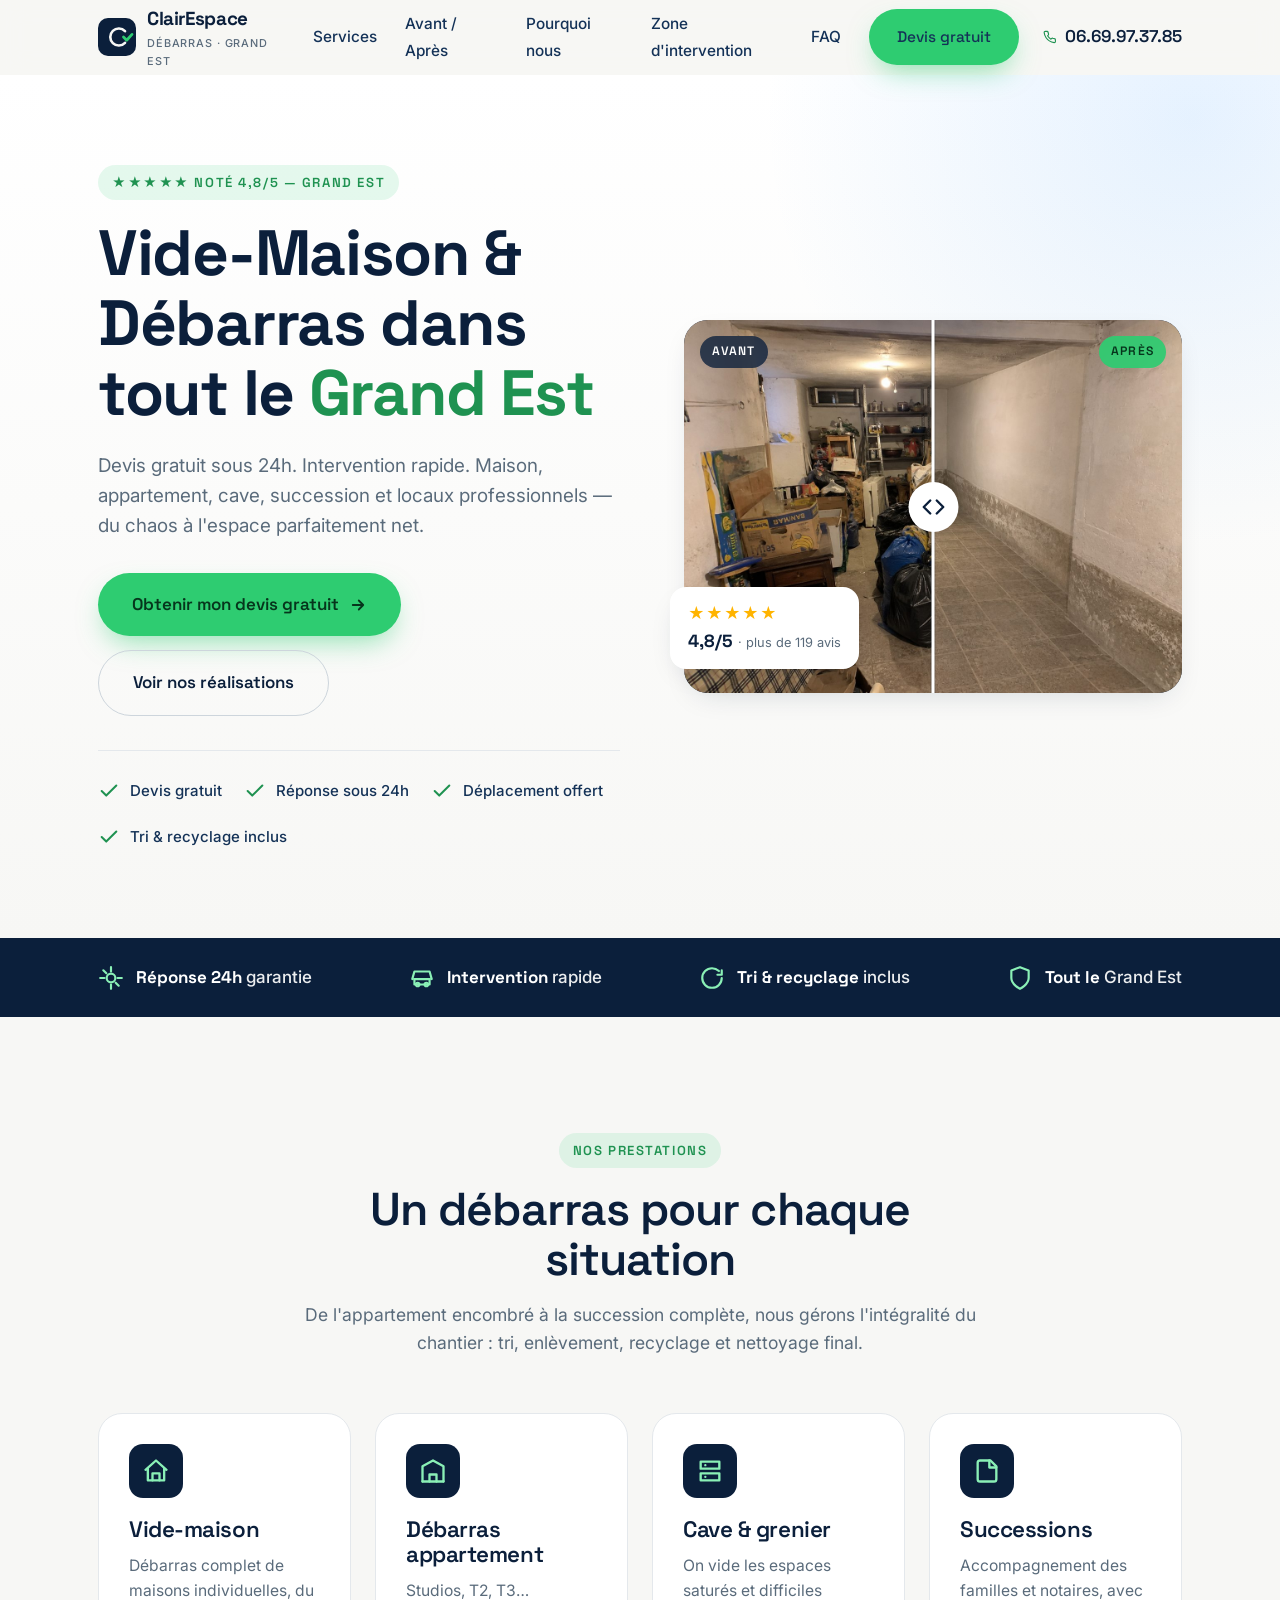
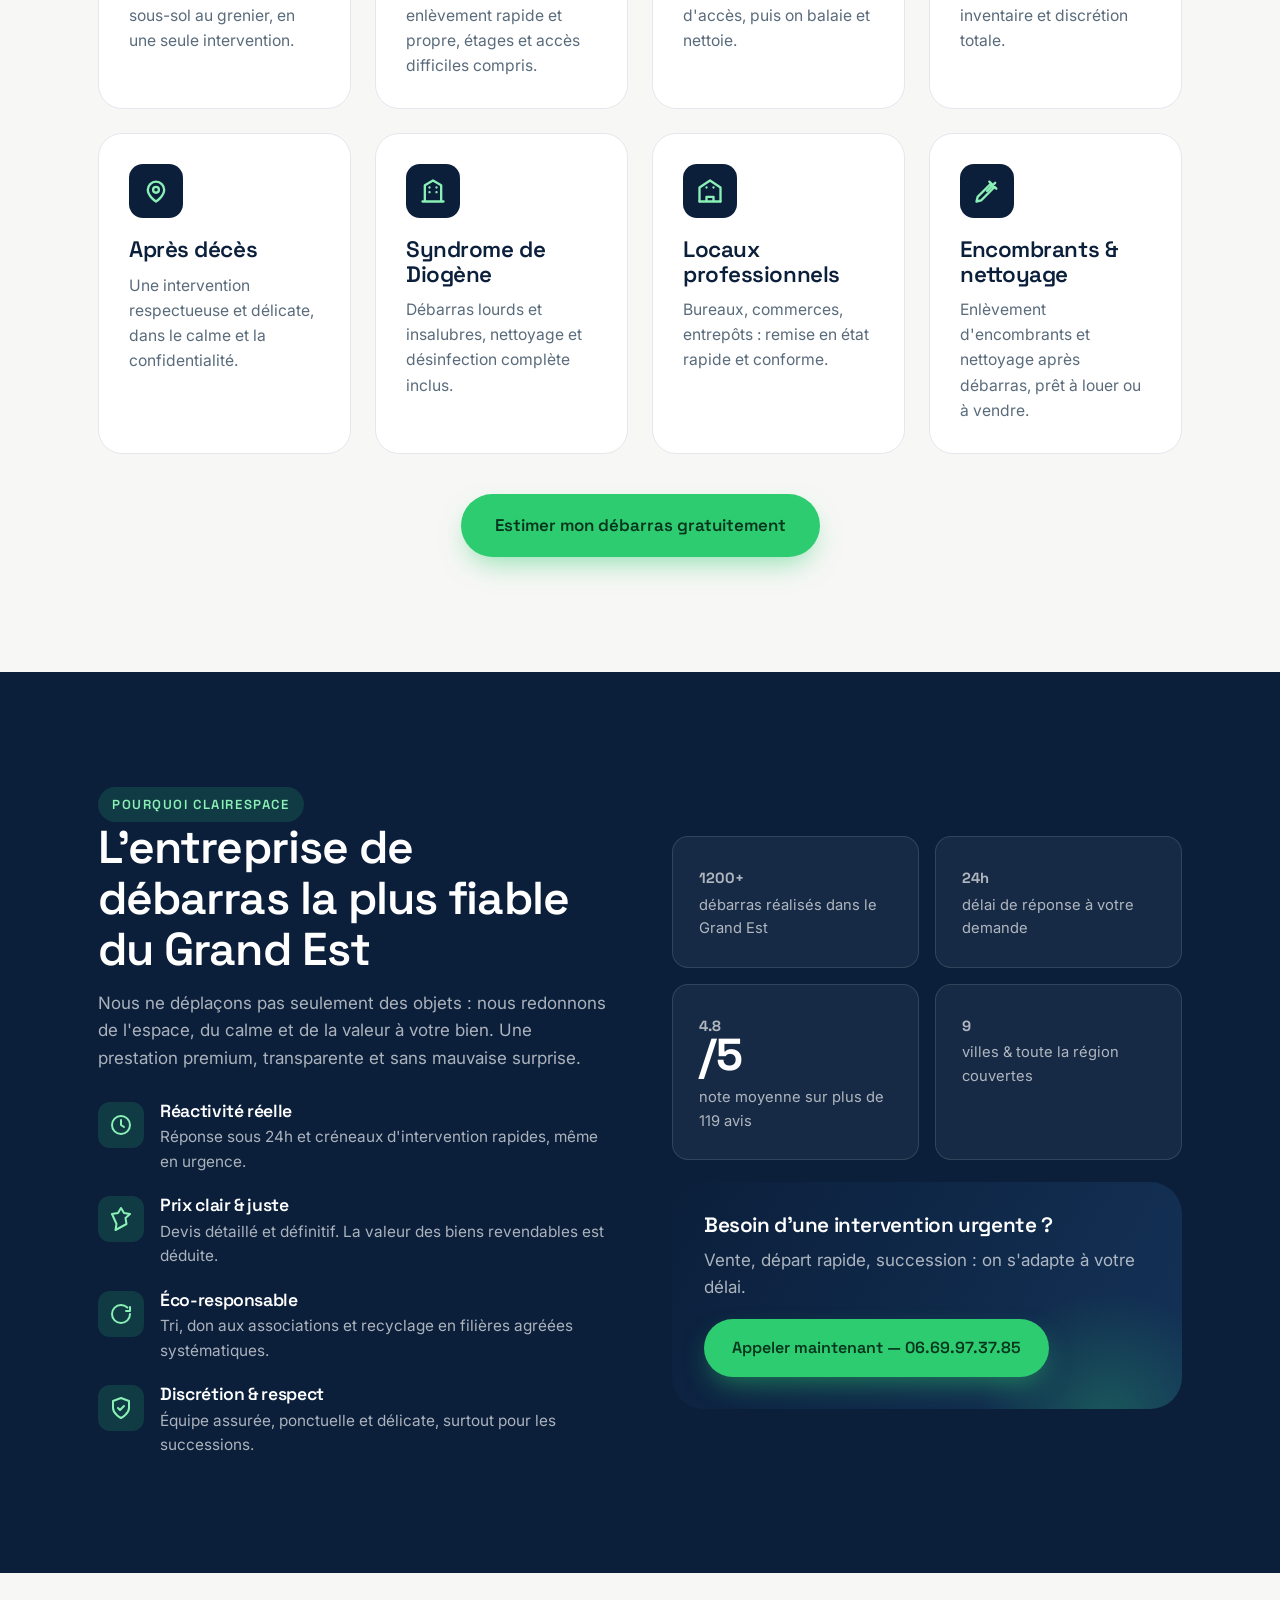
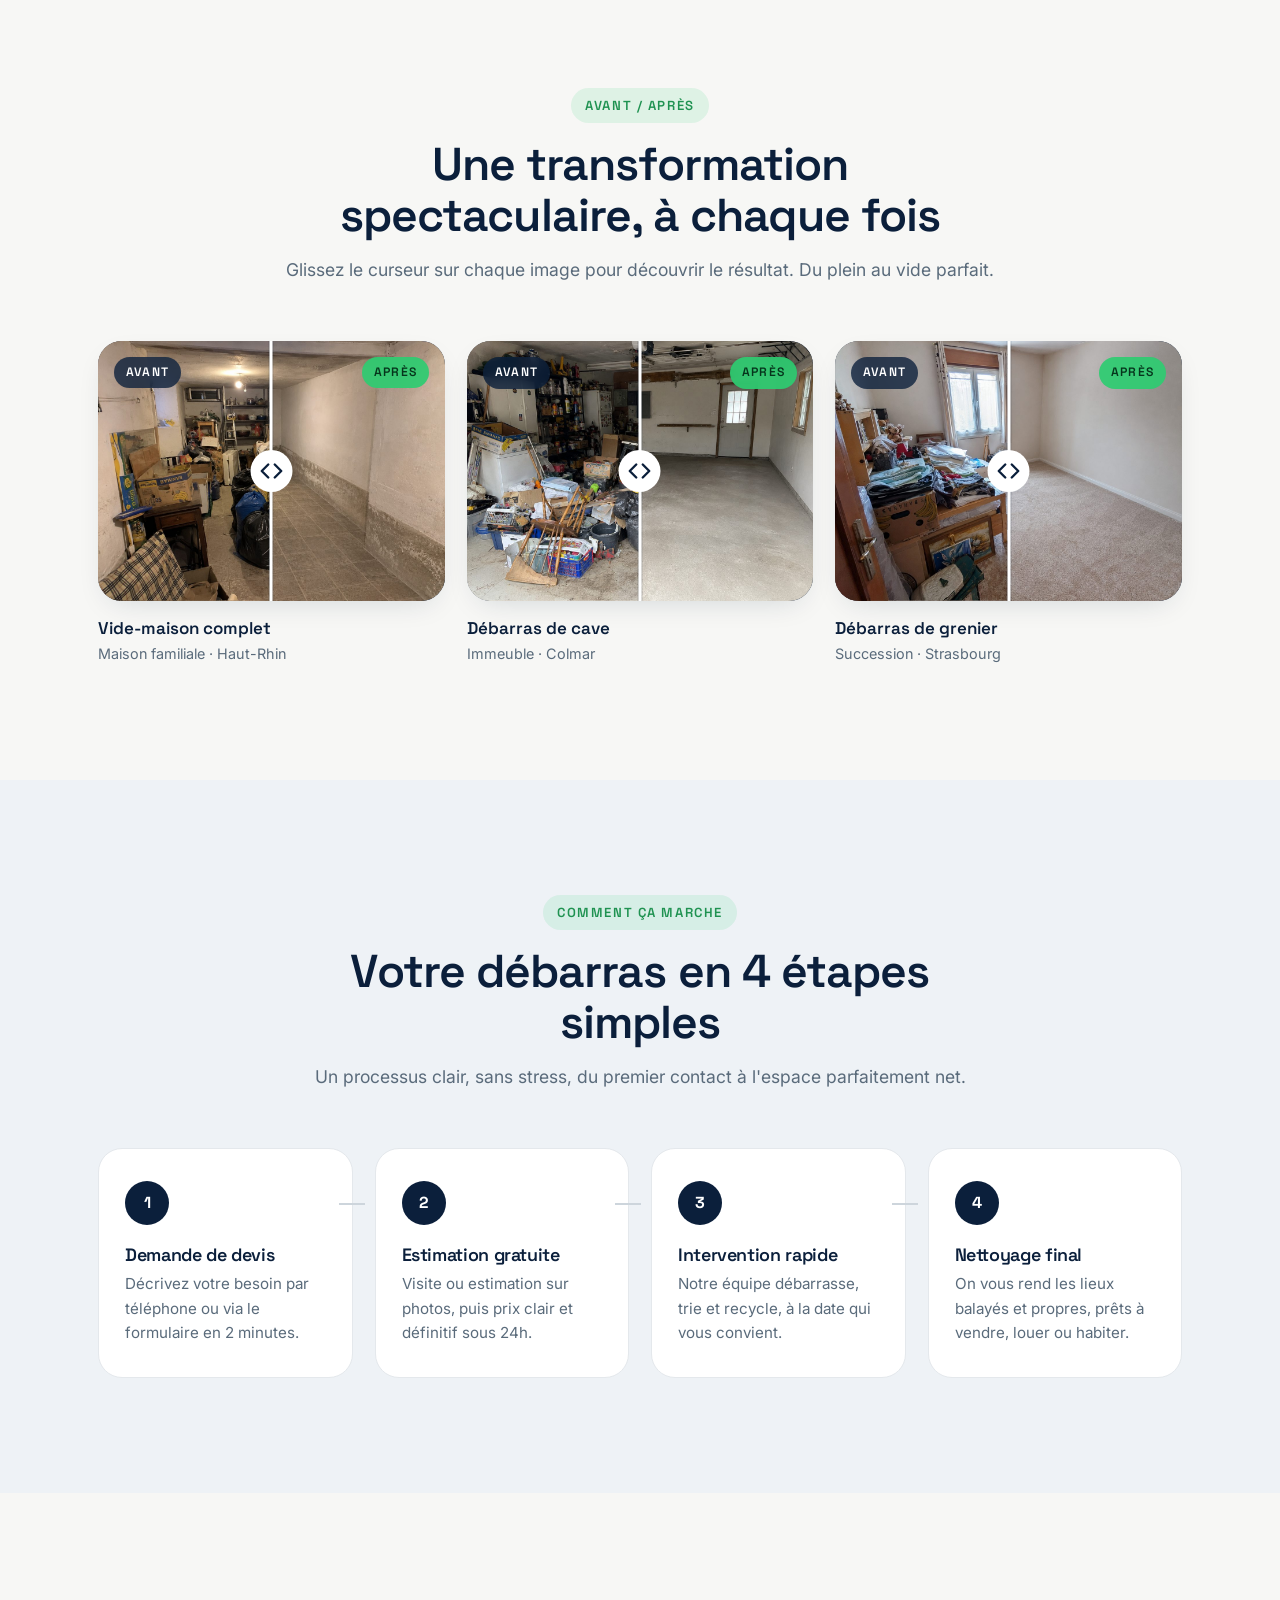
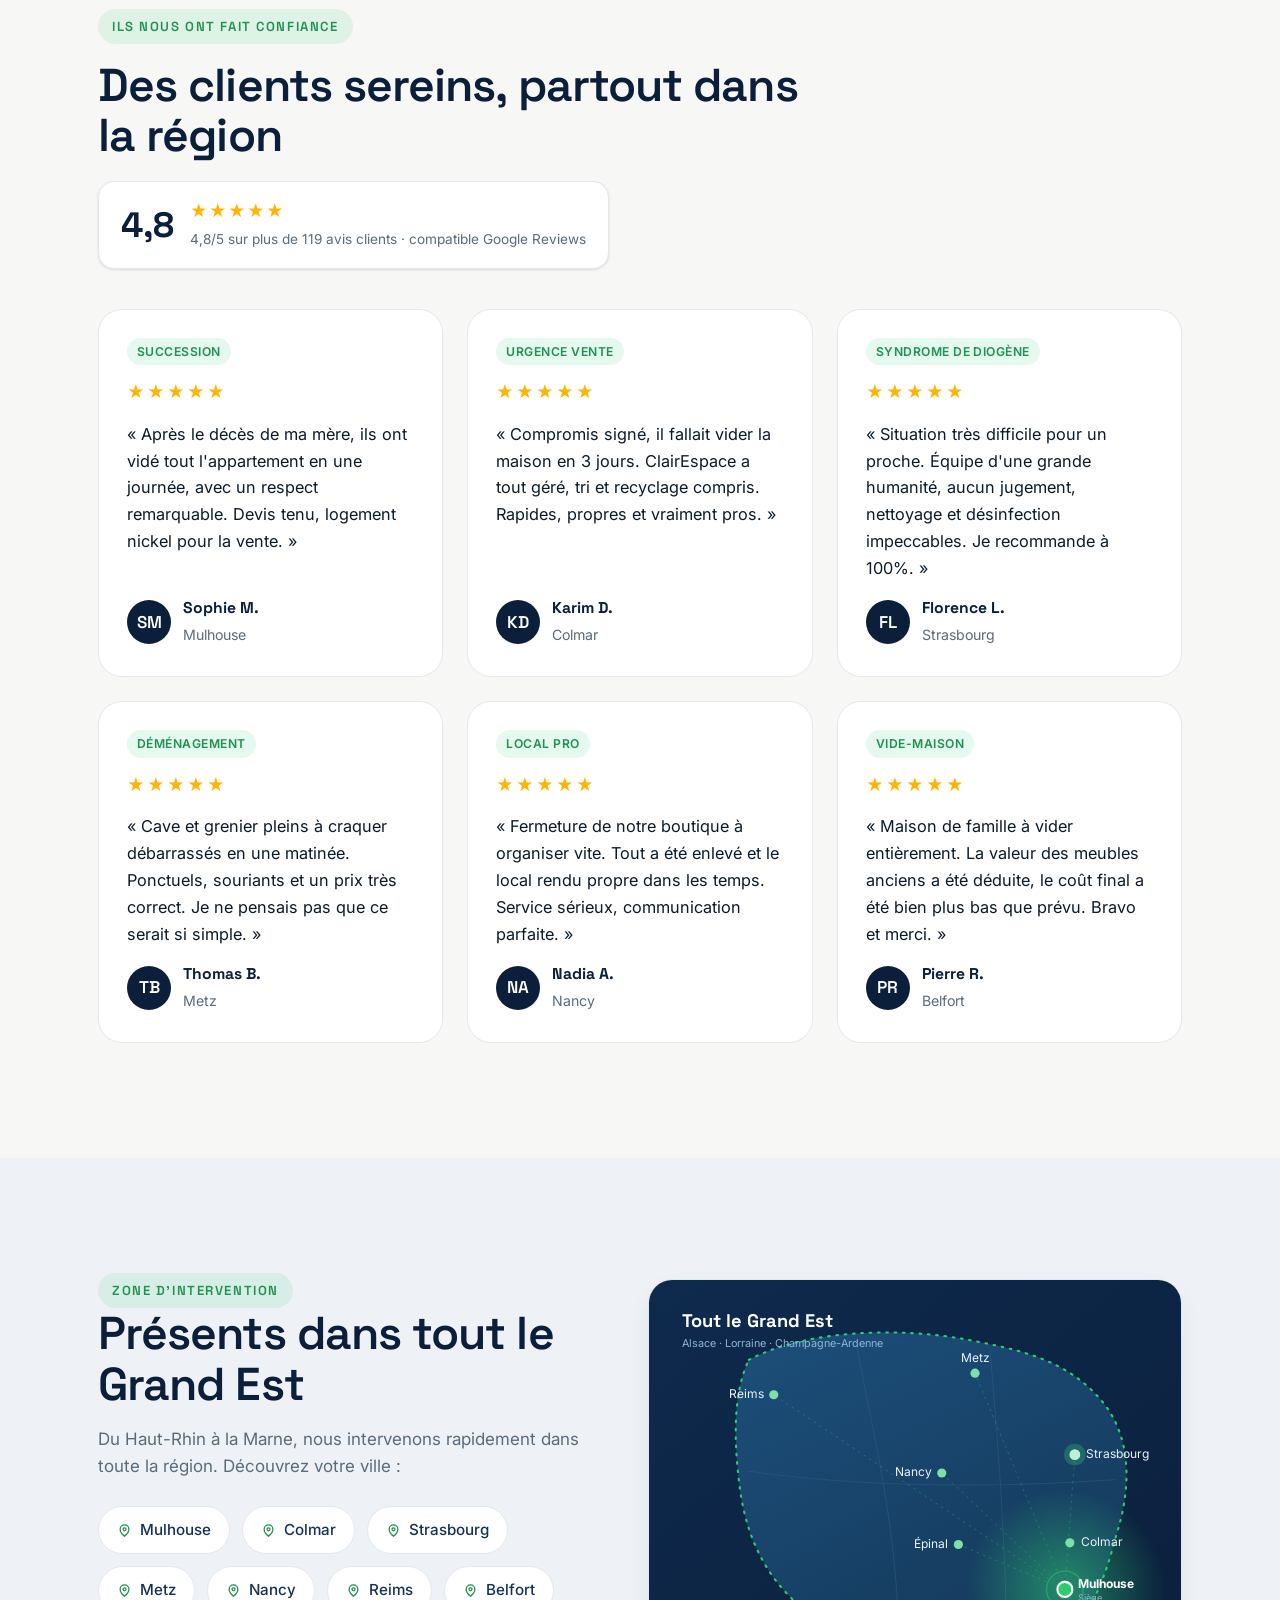
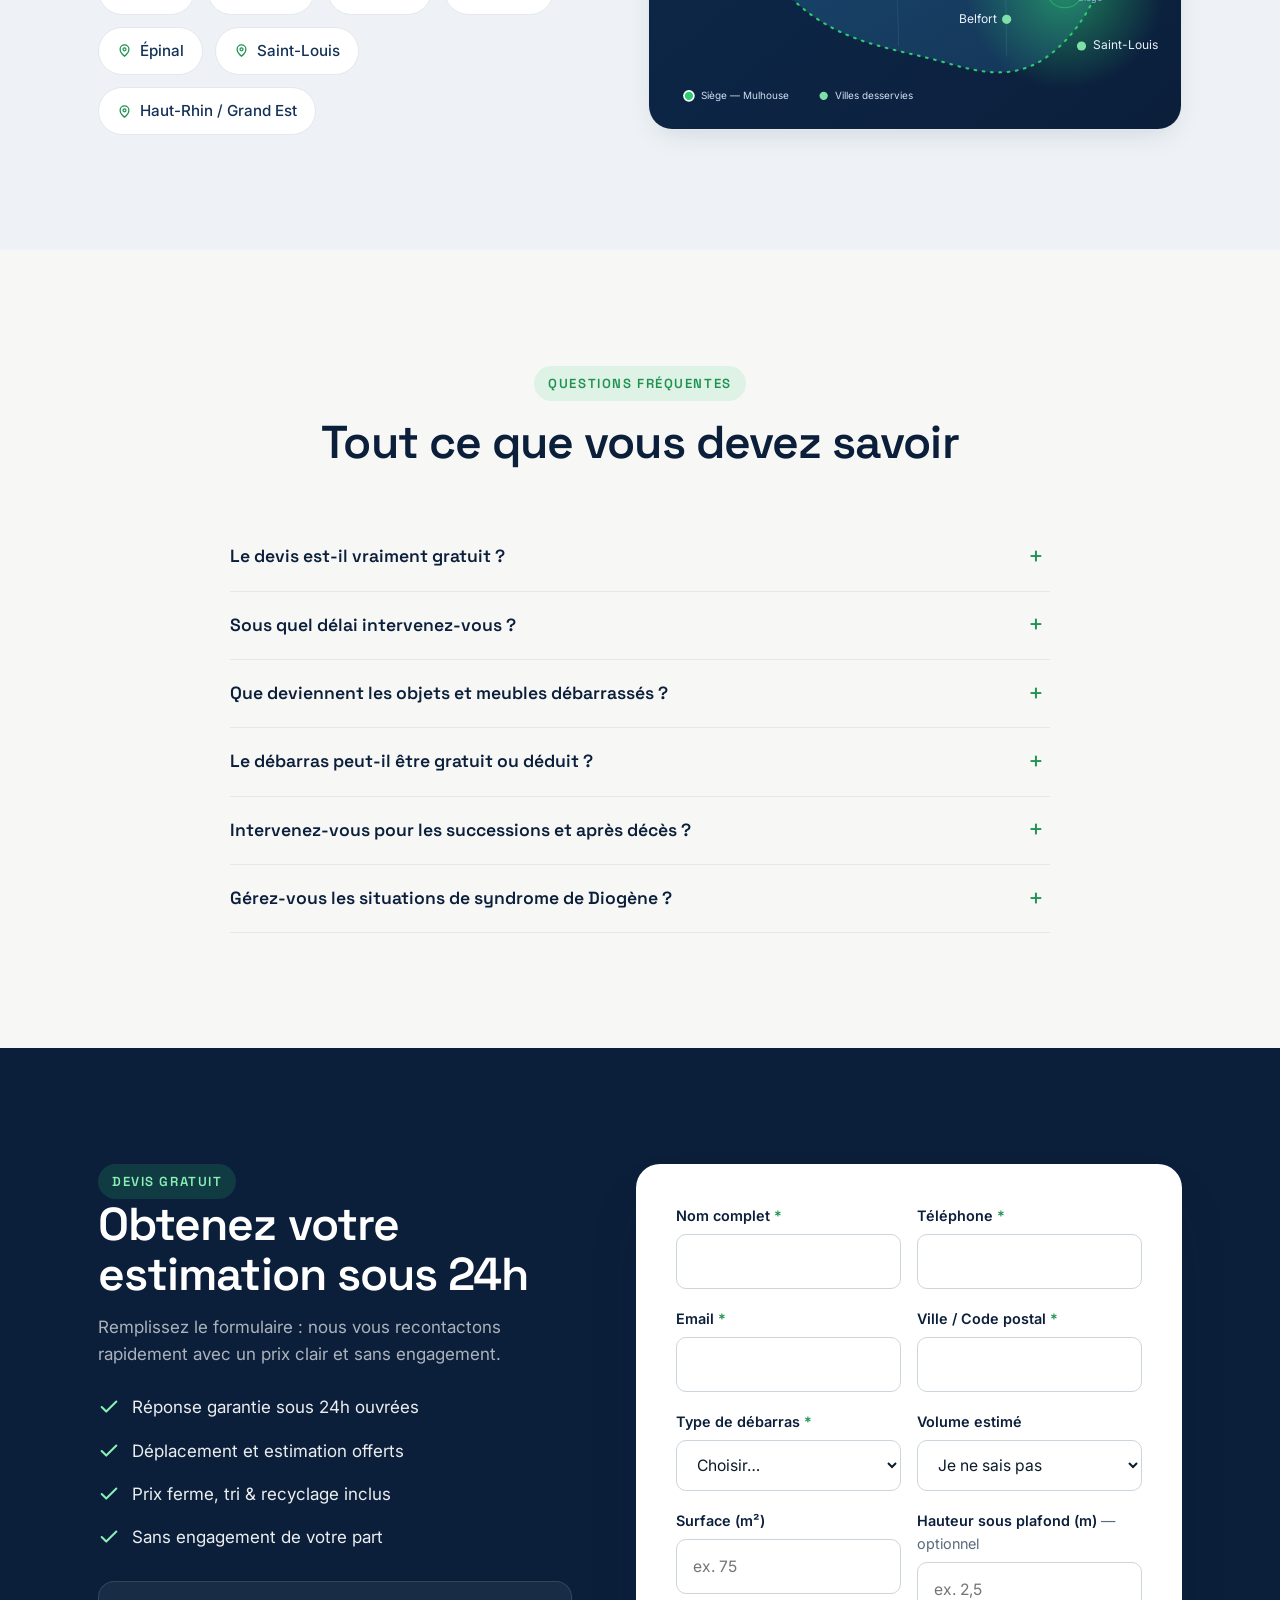
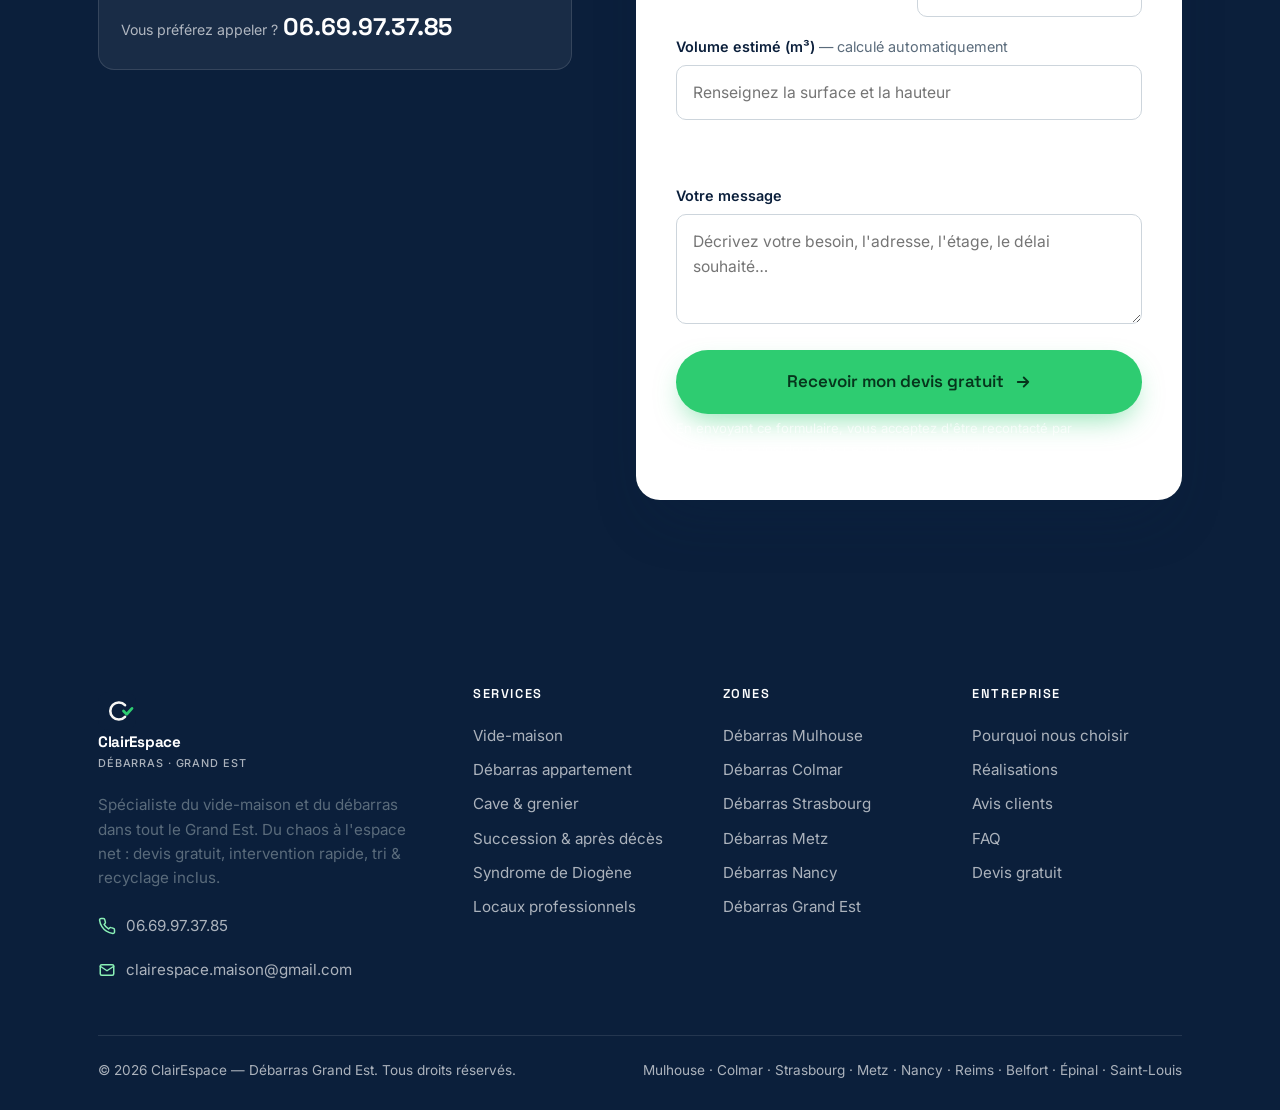
==== commit b7a702e4: "mon site à jour" ====
--- a/index.html
+++ b/index.html
@@ -18,11 +18,11 @@
 <meta property="og:title" content="Vide-Maison & Débarras Grand Est | Devis Gratuit sous 24h">
 <meta property="og:description" content="Spécialiste du vide-maison et débarras dans tout le Grand Est. Devis gratuit sous 24h, intervention rapide, tri & recyclage inclus.">
 <meta property="og:url" content="https://clairespace.fr/">
-<meta property="og:image" content="https://clairespace.fr/img/og-cover.svg">
+<meta property="og:image" content="https://clairespace.fr/img/og-cover.jpg">
 <meta name="twitter:card" content="summary_large_image">
 <meta name="twitter:title" content="Vide-Maison & Débarras Grand Est | ClairEspace">
 <meta name="twitter:description" content="Devis gratuit sous 24h, intervention rapide, tri & recyclage inclus. Couverture Grand Est.">
-<meta name="twitter:image" content="https://clairespace.fr/img/og-cover.svg">
+<meta name="twitter:image" content="https://clairespace.fr/img/og-cover.jpg">
 
 <!-- Fonts -->
 <link rel="preconnect" href="https://fonts.googleapis.com">
@@ -37,7 +37,7 @@
   "@type": "HomeAndConstructionBusiness",
   "@id": "https://clairespace.fr/#business",
   "name": "ClairEspace — Débarras Grand Est",
-  "image": "https://clairespace.fr/img/og-cover.svg",
+  "image": "https://clairespace.fr/img/og-cover.jpg",
   "url": "https://clairespace.fr/",
   "telephone": "+33669973785",
   "email": "clairespace.maison@gmail.com",
@@ -130,8 +130,8 @@
       </div>
       <div class="hero__media reveal" data-delay="2">
         <div class="ba ba--card" data-ba>
-          <div class="ba__img ba__after"><img src="img/after-salon.svg" alt="Salon vide, propre et lumineux après le passage de ClairEspace" loading="eager" width="800" height="600"></div>
-          <div class="ba__img ba__before"><img src="img/before-salon.svg" alt="Salon encombré et saturé d'objets avant débarras" loading="eager" width="800" height="600"></div>
+          <div class="ba__img ba__after"><img src="img/after-salon.jpg" alt="Salon vide, propre et lumineux après le passage de ClairEspace" loading="eager" width="800" height="600"></div>
+          <div class="ba__img ba__before"><img src="img/before-salon.jpg" alt="Salon encombré et saturé d'objets avant débarras" loading="eager" width="800" height="600"></div>
           <span class="ba__tag ba__tag--before">Avant</span>
           <span class="ba__tag ba__tag--after">Après</span>
           <div class="ba__handle"><div class="ba__grip"><svg viewBox="0 0 24 24" fill="none" stroke="currentColor" stroke-width="2.2" stroke-linecap="round" stroke-linejoin="round"><path d="M9 6 3 12l6 6M15 6l6 6-6 6"/></svg></div></div>
@@ -271,8 +271,8 @@
     <div class="gallery">
       <figure class="reveal">
         <div class="ba ba--card" data-ba>
-          <div class="ba__img ba__after"><img src="img/after-salon.svg" alt="Salon net et lumineux après débarras à Mulhouse" loading="lazy" width="800" height="600"></div>
-          <div class="ba__img ba__before"><img src="img/before-salon.svg" alt="Salon encombré avant débarras" loading="lazy" width="800" height="600"></div>
+          <div class="ba__img ba__after"><img src="img/after-salon.jpg" alt="Salon net et lumineux après débarras à Mulhouse" loading="lazy" width="800" height="600"></div>
+          <div class="ba__img ba__before"><img src="img/before-salon.jpg" alt="Salon encombré avant débarras" loading="lazy" width="800" height="600"></div>
           <span class="ba__tag ba__tag--before">Avant</span><span class="ba__tag ba__tag--after">Après</span>
           <div class="ba__handle"><div class="ba__grip"><svg viewBox="0 0 24 24" fill="none" stroke="currentColor" stroke-width="2.2" stroke-linecap="round" stroke-linejoin="round"><path d="M9 6 3 12l6 6M15 6l6 6-6 6"/></svg></div></div>
           <input class="ba__range" type="range" min="0" max="100" value="50" aria-label="Comparer avant et après — salon">
@@ -281,8 +281,8 @@
       </figure>
       <figure class="reveal" data-delay="1">
         <div class="ba ba--card" data-ba>
-          <div class="ba__img ba__after"><img src="img/after-cave.svg" alt="Cave vidée et nettoyée après débarras" loading="lazy" width="800" height="600"></div>
-          <div class="ba__img ba__before"><img src="img/before-cave.svg" alt="Cave saturée avant débarras" loading="lazy" width="800" height="600"></div>
+          <div class="ba__img ba__after"><img src="img/after-cave.jpg" alt="Cave vidée et nettoyée après débarras" loading="lazy" width="800" height="600"></div>
+          <div class="ba__img ba__before"><img src="img/before-cave.jpg" alt="Cave saturée avant débarras" loading="lazy" width="800" height="600"></div>
           <span class="ba__tag ba__tag--before">Avant</span><span class="ba__tag ba__tag--after">Après</span>
           <div class="ba__handle"><div class="ba__grip"><svg viewBox="0 0 24 24" fill="none" stroke="currentColor" stroke-width="2.2" stroke-linecap="round" stroke-linejoin="round"><path d="M9 6 3 12l6 6M15 6l6 6-6 6"/></svg></div></div>
           <input class="ba__range" type="range" min="0" max="100" value="50" aria-label="Comparer avant et après — cave">
@@ -291,8 +291,8 @@
       </figure>
       <figure class="reveal" data-delay="2">
         <div class="ba ba--card" data-ba>
-          <div class="ba__img ba__after"><img src="img/after-grenier.svg" alt="Grenier vidé et lumineux après débarras" loading="lazy" width="800" height="600"></div>
-          <div class="ba__img ba__before"><img src="img/before-grenier.svg" alt="Grenier encombré avant débarras" loading="lazy" width="800" height="600"></div>
+          <div class="ba__img ba__after"><img src="img/after-grenier.jpg" alt="Grenier vidé et lumineux après débarras" loading="lazy" width="800" height="600"></div>
+          <div class="ba__img ba__before"><img src="img/before-grenier.jpg" alt="Grenier encombré avant débarras" loading="lazy" width="800" height="600"></div>
           <span class="ba__tag ba__tag--before">Avant</span><span class="ba__tag ba__tag--after">Après</span>
           <div class="ba__handle"><div class="ba__grip"><svg viewBox="0 0 24 24" fill="none" stroke="currentColor" stroke-width="2.2" stroke-linecap="round" stroke-linejoin="round"><path d="M9 6 3 12l6 6M15 6l6 6-6 6"/></svg></div></div>
           <input class="ba__range" type="range" min="0" max="100" value="50" aria-label="Comparer avant et après — grenier">
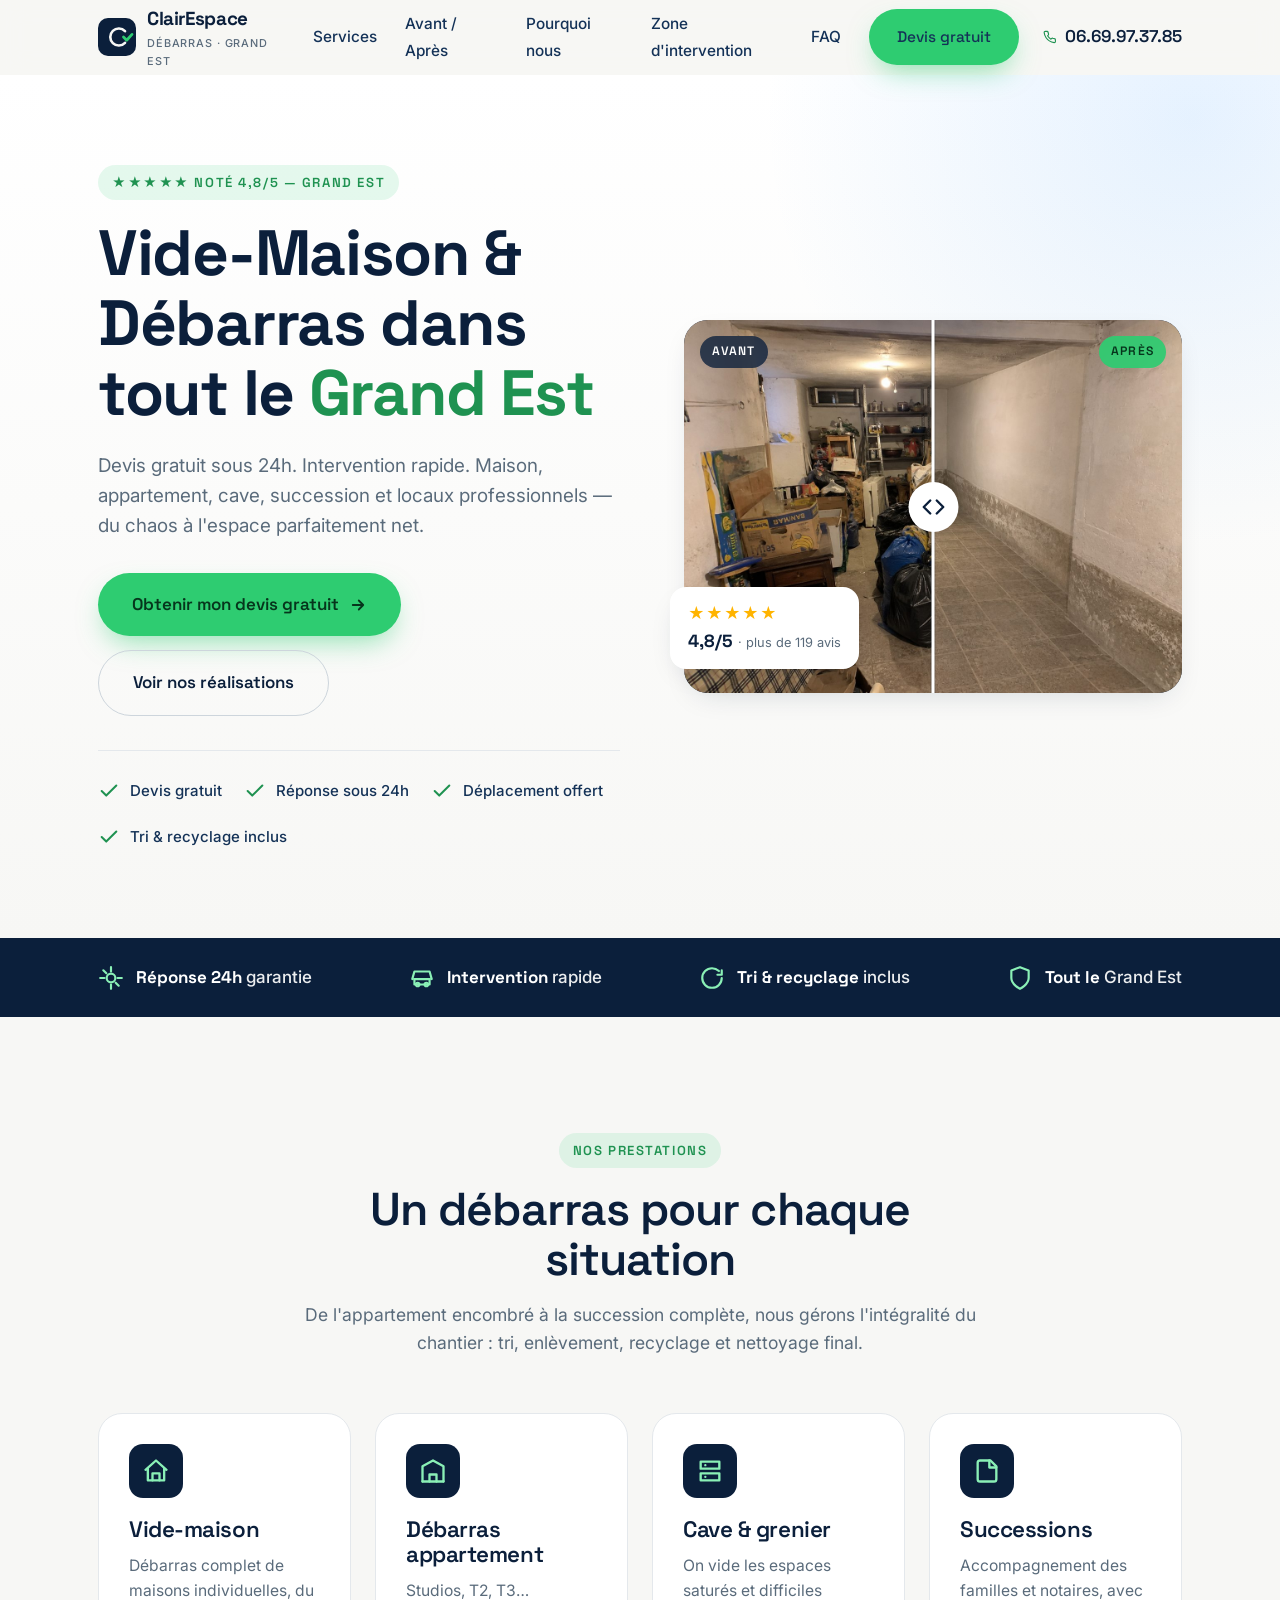
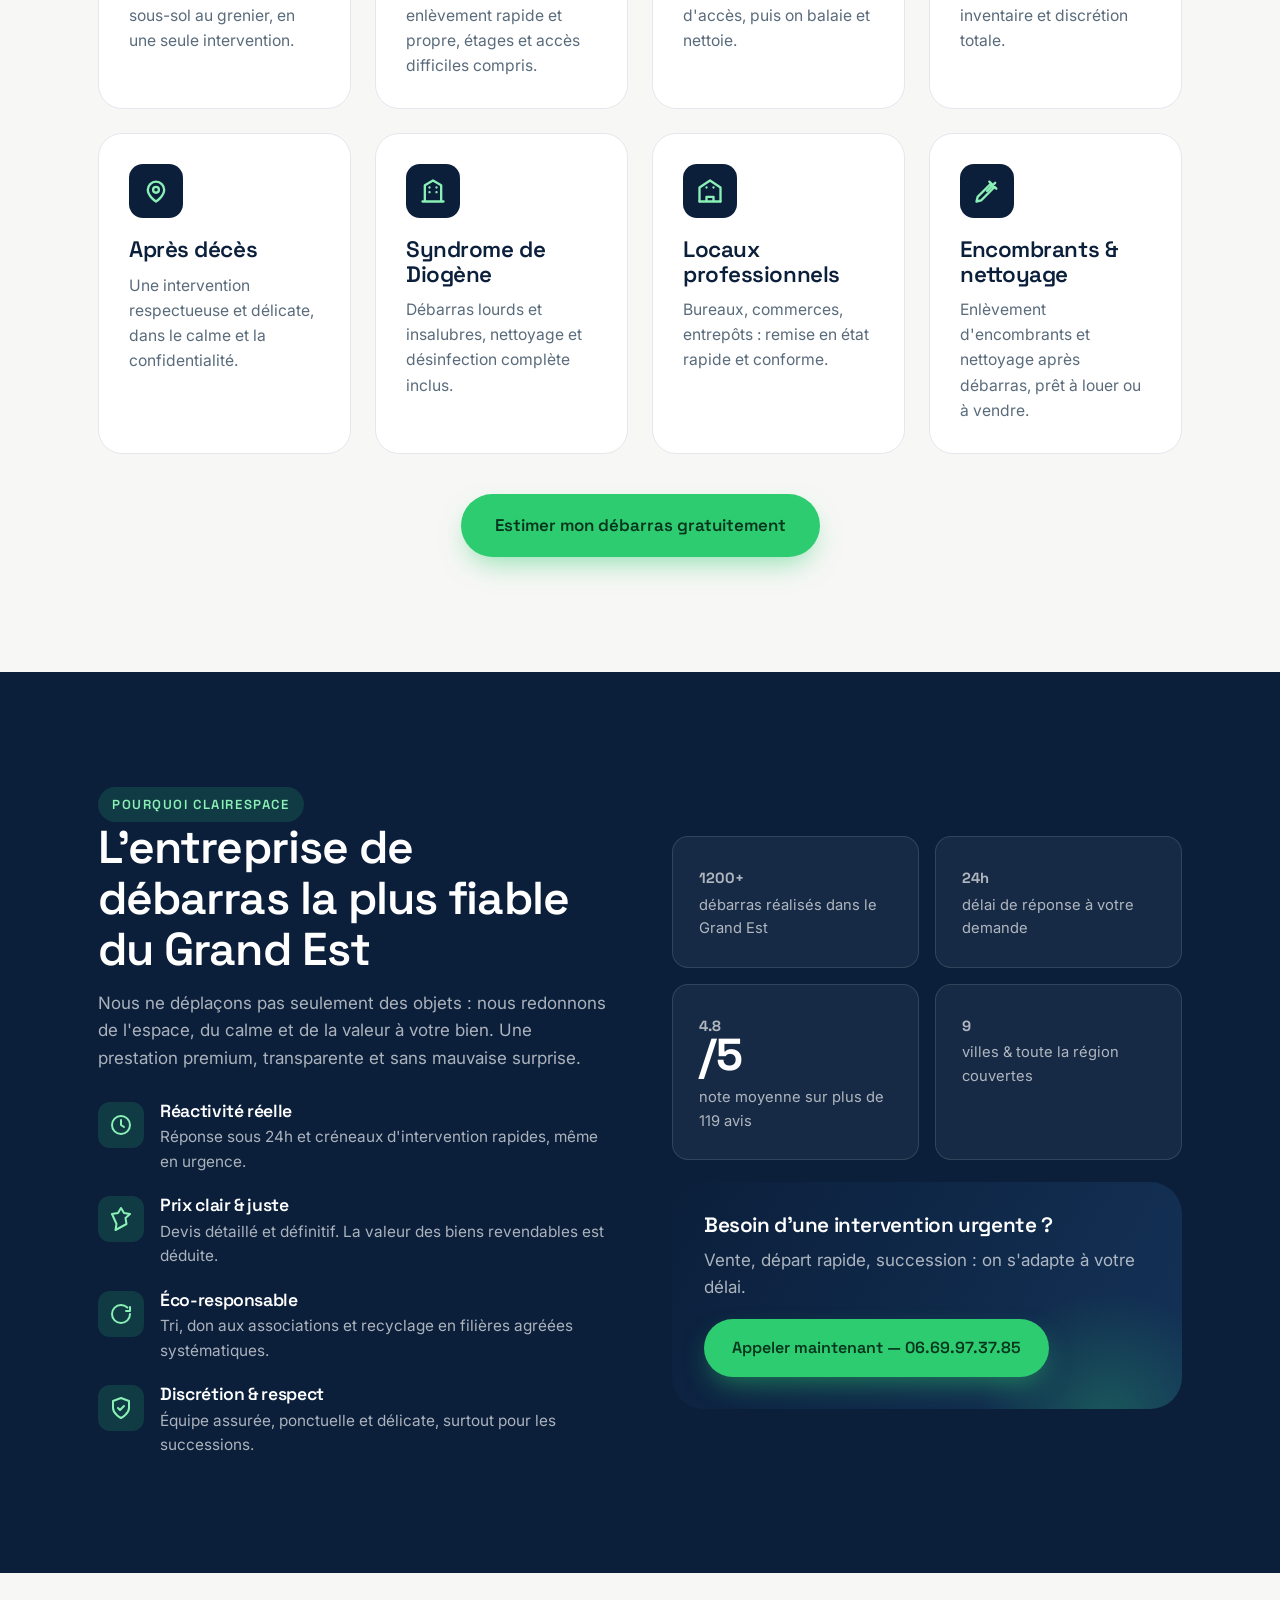
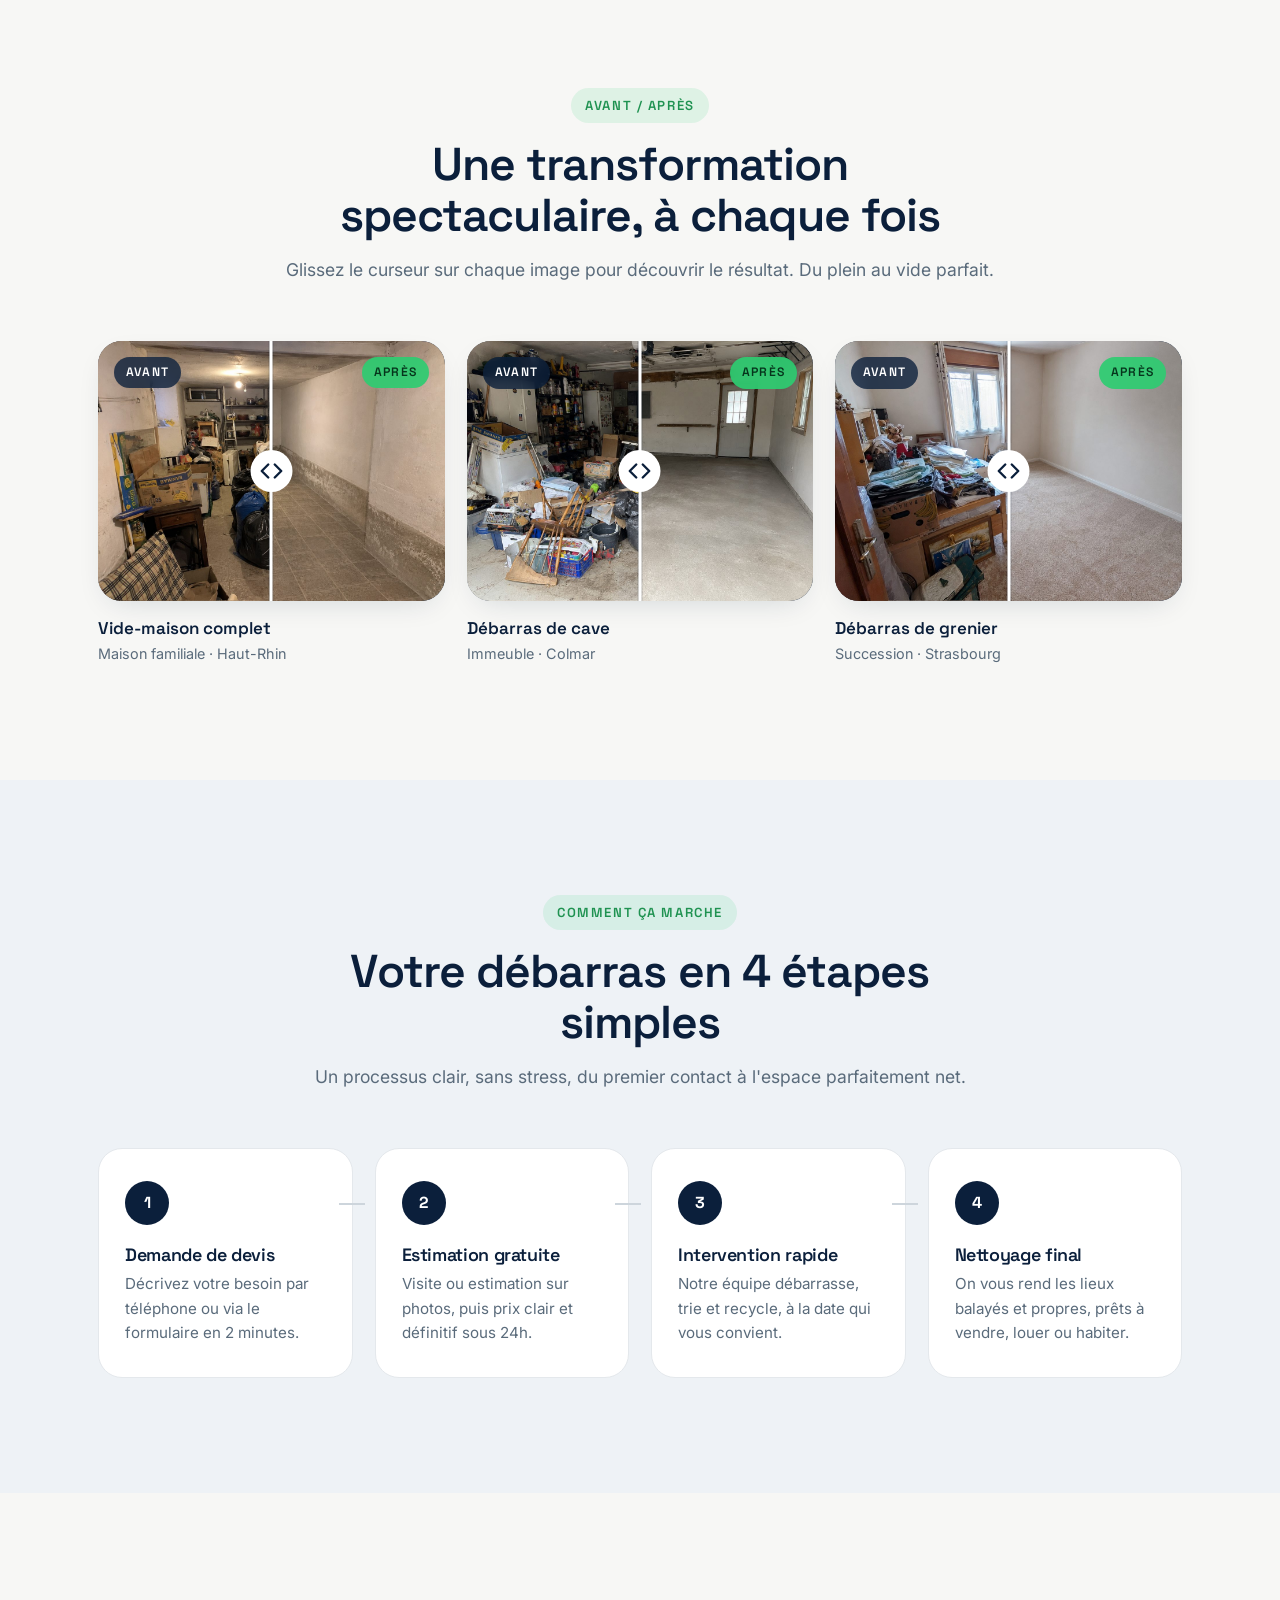
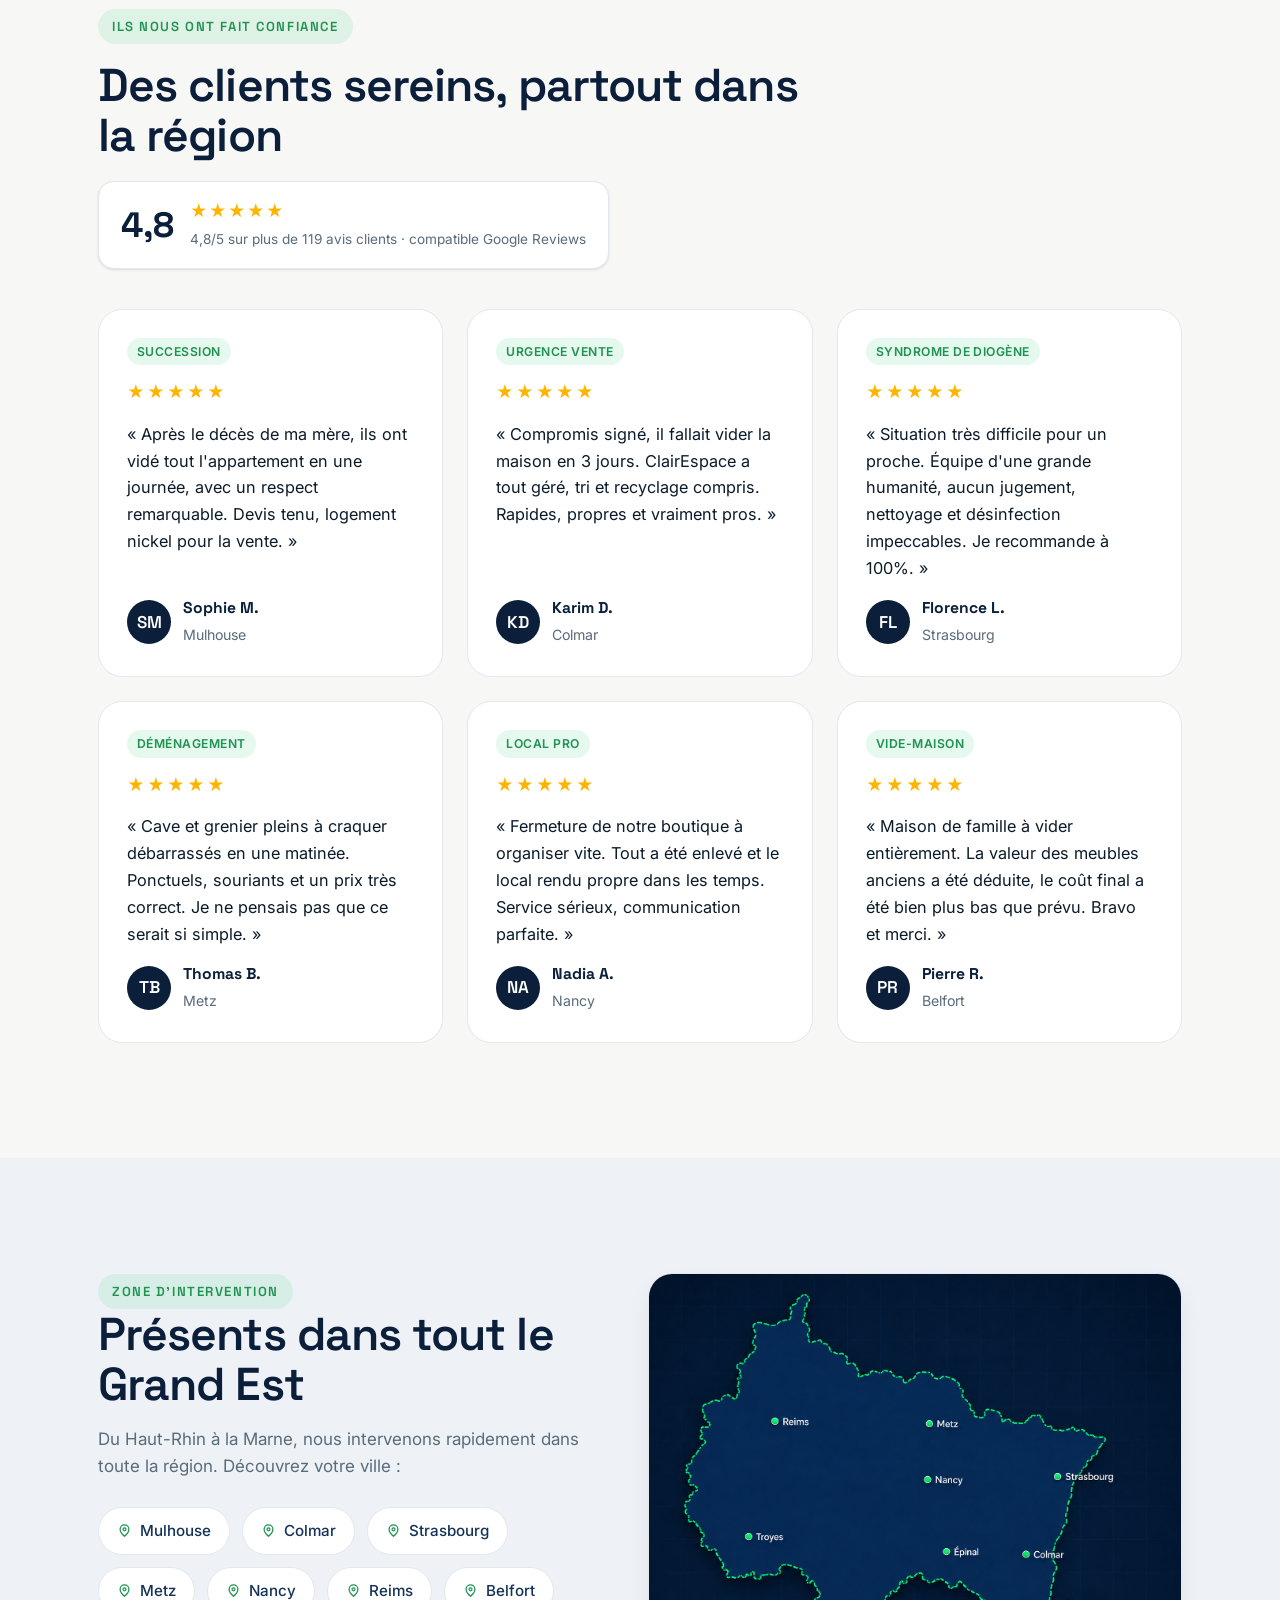
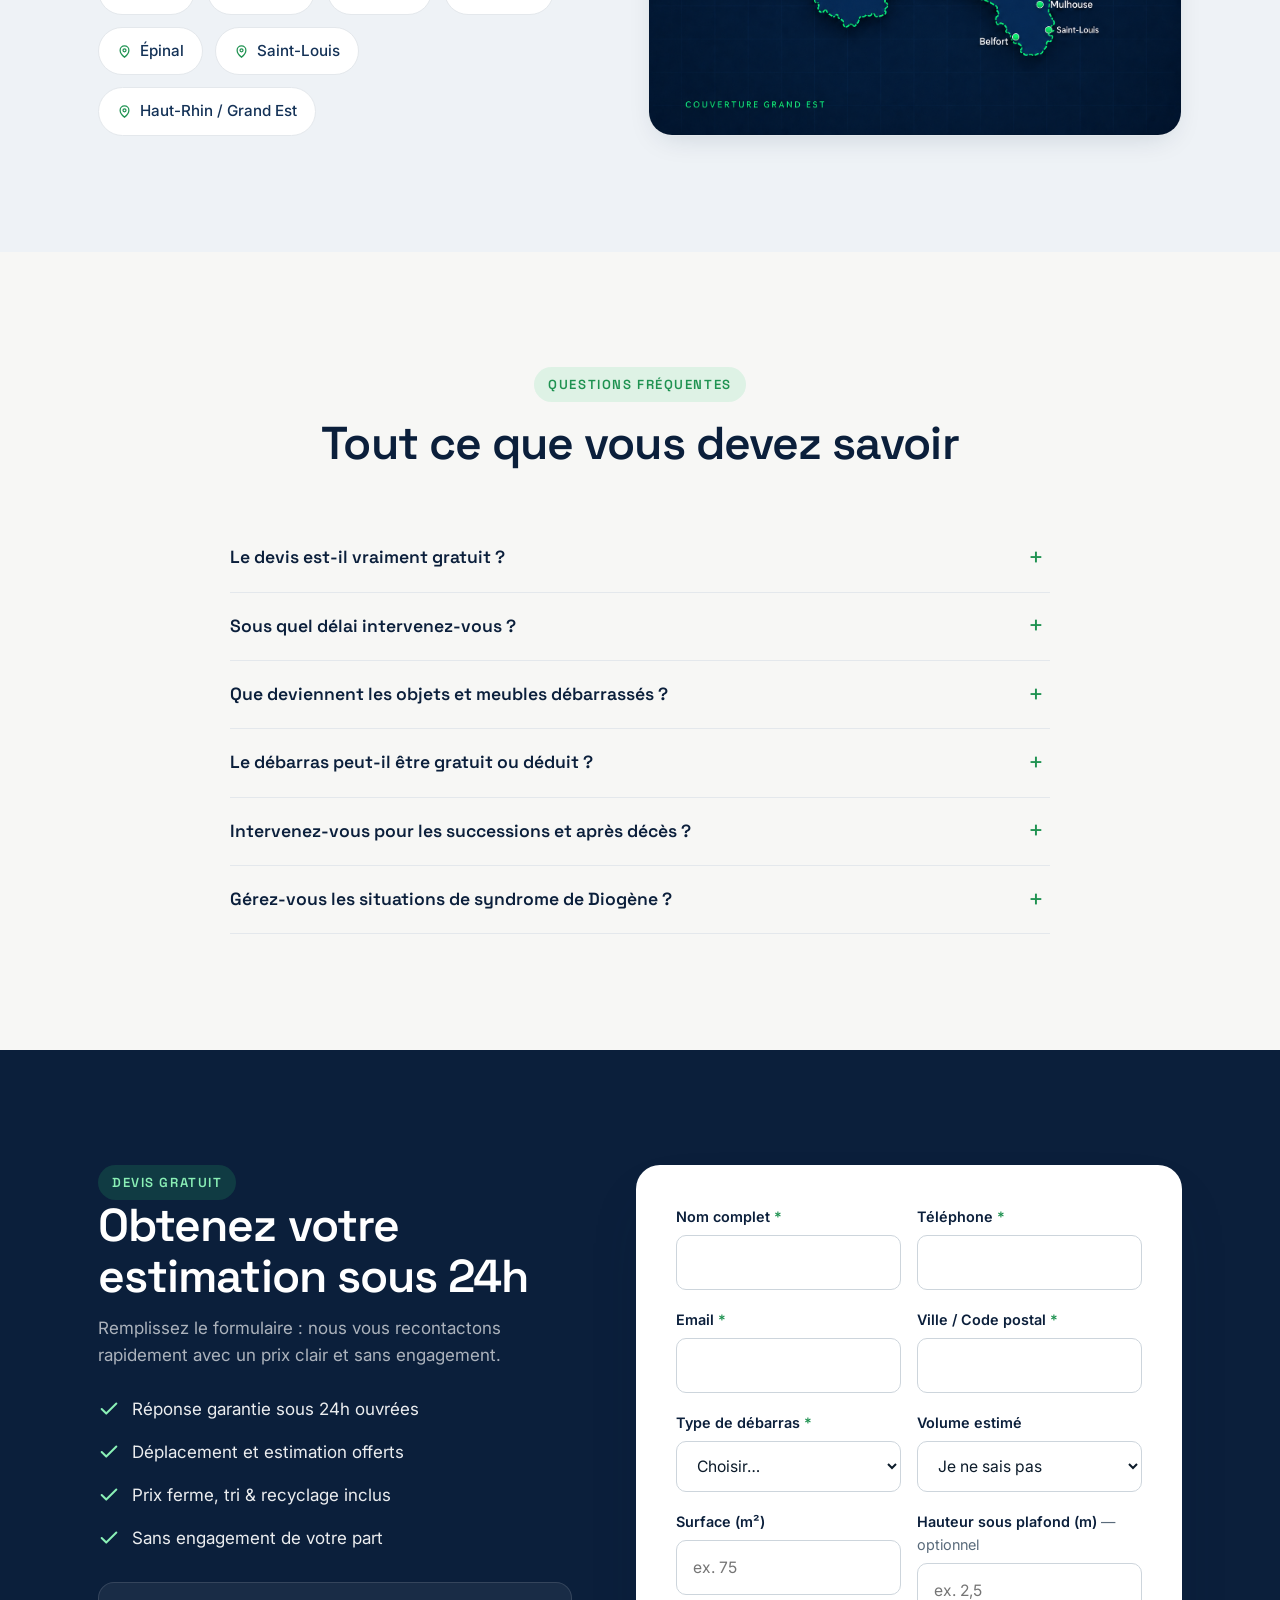
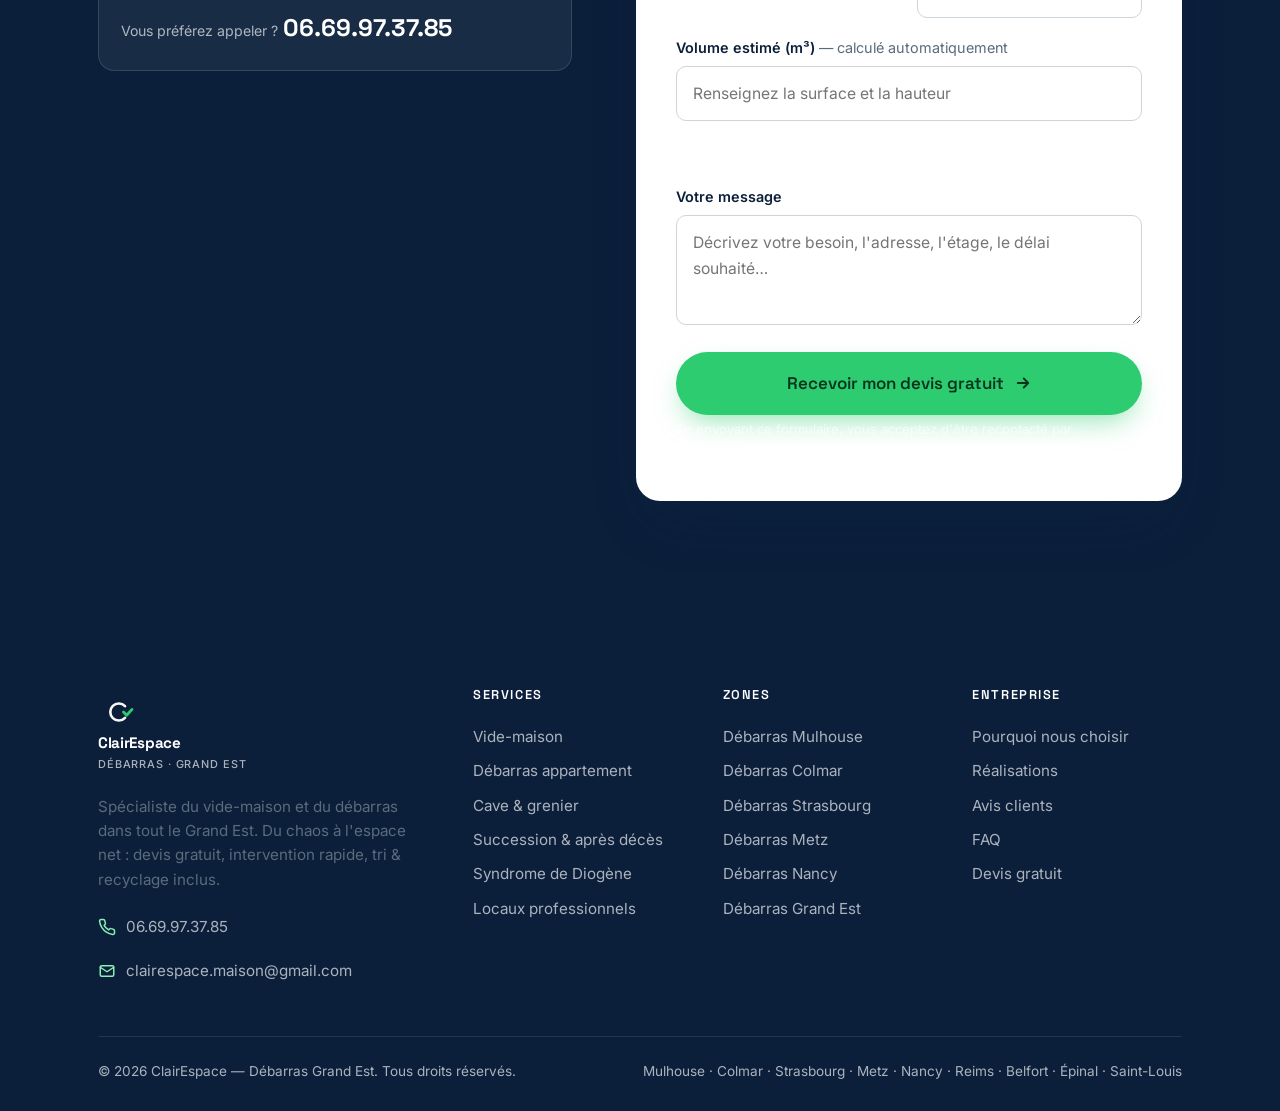
==== commit 35a4ab5f: "site 2.0" ====
--- a/index.html
+++ b/index.html
@@ -399,70 +399,7 @@
         </div>
       </div>
       <div class="zone__map reveal" data-delay="1">
-        <svg class="ge-map" viewBox="0 0 640 540" xmlns="http://www.w3.org/2000/svg" role="img" aria-label="Carte de la zone d'intervention ClairEspace dans le Grand Est : Reims, Metz, Nancy, Strasbourg, Épinal, Colmar, Mulhouse, Belfort, Saint-Louis">
-          <defs>
-            <linearGradient id="geBg" x1="0" y1="0" x2="1" y2="1"><stop offset="0" stop-color="#0E2A4D"/><stop offset="1" stop-color="#0B1F3B"/></linearGradient>
-            <linearGradient id="geFill" x1="0" y1="0" x2="0.6" y2="1"><stop offset="0" stop-color="#1c4f7a"/><stop offset="1" stop-color="#15395c"/></linearGradient>
-            <radialGradient id="geGlow" cx="50%" cy="50%" r="50%"><stop offset="0" stop-color="#2ECC71" stop-opacity=".55"/><stop offset="1" stop-color="#2ECC71" stop-opacity="0"/></radialGradient>
-          </defs>
-          <rect width="640" height="540" fill="url(#geBg)"/>
-
-          <!-- Silhouette stylisée du Grand Est -->
-          <path d="M120 96 C188 60 300 56 384 72 C446 84 506 96 548 150 C580 192 580 250 562 306 C548 360 528 416 480 452 C440 482 398 472 356 460 C300 444 250 440 200 406 C150 372 120 322 110 256 C102 198 100 138 120 96 Z"
-                fill="url(#geFill)" stroke="#2ECC71" stroke-width="2.5" stroke-dasharray="2 8" stroke-linecap="round"/>
-
-          <!-- Lignes internes discrètes (départements) -->
-          <g stroke="#3a6088" stroke-width="1.1" opacity=".5" fill="none">
-            <path d="M250 80 C268 180 300 300 300 440"/>
-            <path d="M120 230 C260 250 420 250 560 240"/>
-            <path d="M410 84 C420 200 430 330 430 452"/>
-          </g>
-
-          <!-- Faisceau de rayonnement depuis le siège -->
-          <circle cx="500" cy="372" r="120" fill="url(#geGlow)"/>
-
-          <!-- Liaisons depuis le siège (Mulhouse) -->
-          <g stroke="#2ECC71" stroke-width="1.2" opacity=".35" stroke-dasharray="3 5">
-            <line x1="500" y1="372" x2="150" y2="138"/>
-            <line x1="500" y1="372" x2="392" y2="112"/>
-            <line x1="500" y1="372" x2="352" y2="232"/>
-            <line x1="500" y1="372" x2="512" y2="210"/>
-            <line x1="500" y1="372" x2="372" y2="318"/>
-          </g>
-
-          <!-- Villes -->
-          <g font-family="Inter, system-ui, sans-serif" font-size="14.5" fill="#eaf2fb">
-            <!-- Ouest -->
-            <g><circle cx="150" cy="138" r="5.5" fill="#7ee0a6"/><text x="138" y="142" text-anchor="end">Reims</text></g>
-            <!-- Nord -->
-            <g><circle cx="392" cy="112" r="5.5" fill="#7ee0a6"/><text x="392" y="98" text-anchor="middle">Metz</text></g>
-            <!-- Centre -->
-            <g><circle cx="352" cy="232" r="5.5" fill="#7ee0a6"/><text x="340" y="236" text-anchor="end">Nancy</text></g>
-            <g><circle cx="372" cy="318" r="5.5" fill="#7ee0a6"/><text x="360" y="322" text-anchor="end">Épinal</text></g>
-            <!-- Est -->
-            <g><circle cx="512" cy="210" r="6.5" fill="#ffffff"/><circle cx="512" cy="210" r="13" fill="#2ECC71" opacity=".3"/><text x="526" y="214" text-anchor="start">Strasbourg</text></g>
-            <g><circle cx="506" cy="316" r="5.5" fill="#7ee0a6"/><text x="520" y="320" text-anchor="start">Colmar</text></g>
-            <!-- Sud / siège -->
-            <g><circle cx="430" cy="408" r="5.5" fill="#7ee0a6"/><text x="418" y="412" text-anchor="end">Belfort</text></g>
-            <g>
-              <circle cx="500" cy="372" r="22" fill="none" stroke="#2ECC71" stroke-width="1.5" opacity=".5"/>
-              <circle cx="500" cy="372" r="9" fill="#2ECC71" stroke="#fff" stroke-width="2.5"/>
-              <text x="516" y="370" text-anchor="start" font-weight="700" fill="#ffffff">Mulhouse</text>
-              <text x="516" y="386" text-anchor="start" font-size="11" fill="#8fb4d6">Siège</text>
-            </g>
-            <g><circle cx="520" cy="440" r="5.5" fill="#7ee0a6"/><text x="534" y="444" text-anchor="start">Saint-Louis</text></g>
-          </g>
-
-          <!-- Bandeau titre -->
-          <text x="40" y="56" font-family="'Space Grotesk', Inter, sans-serif" font-size="22" font-weight="700" fill="#ffffff">Tout le Grand Est</text>
-          <text x="40" y="80" font-family="Inter, sans-serif" font-size="13" fill="#8fb4d6">Alsace · Lorraine · Champagne-Ardenne</text>
-
-          <!-- Légende -->
-          <g font-family="Inter, sans-serif" font-size="12" fill="#cfe0f0">
-            <circle cx="48" cy="500" r="6" fill="#2ECC71" stroke="#fff" stroke-width="2"/><text x="62" y="504">Siège — Mulhouse</text>
-            <circle cx="210" cy="500" r="5" fill="#7ee0a6"/><text x="224" y="504">Villes desservies</text>
-          </g>
-        </svg>
+        <img class="ge-map" src="img/carte-grand-est.png" alt="Carte de la zone d'intervention ClairEspace dans le Grand Est : Reims, Metz, Nancy, Strasbourg, Épinal, Colmar, Mulhouse, Belfort, Saint-Louis" loading="lazy" width="1347" height="1167">
       </div>
     </div>
   </div>
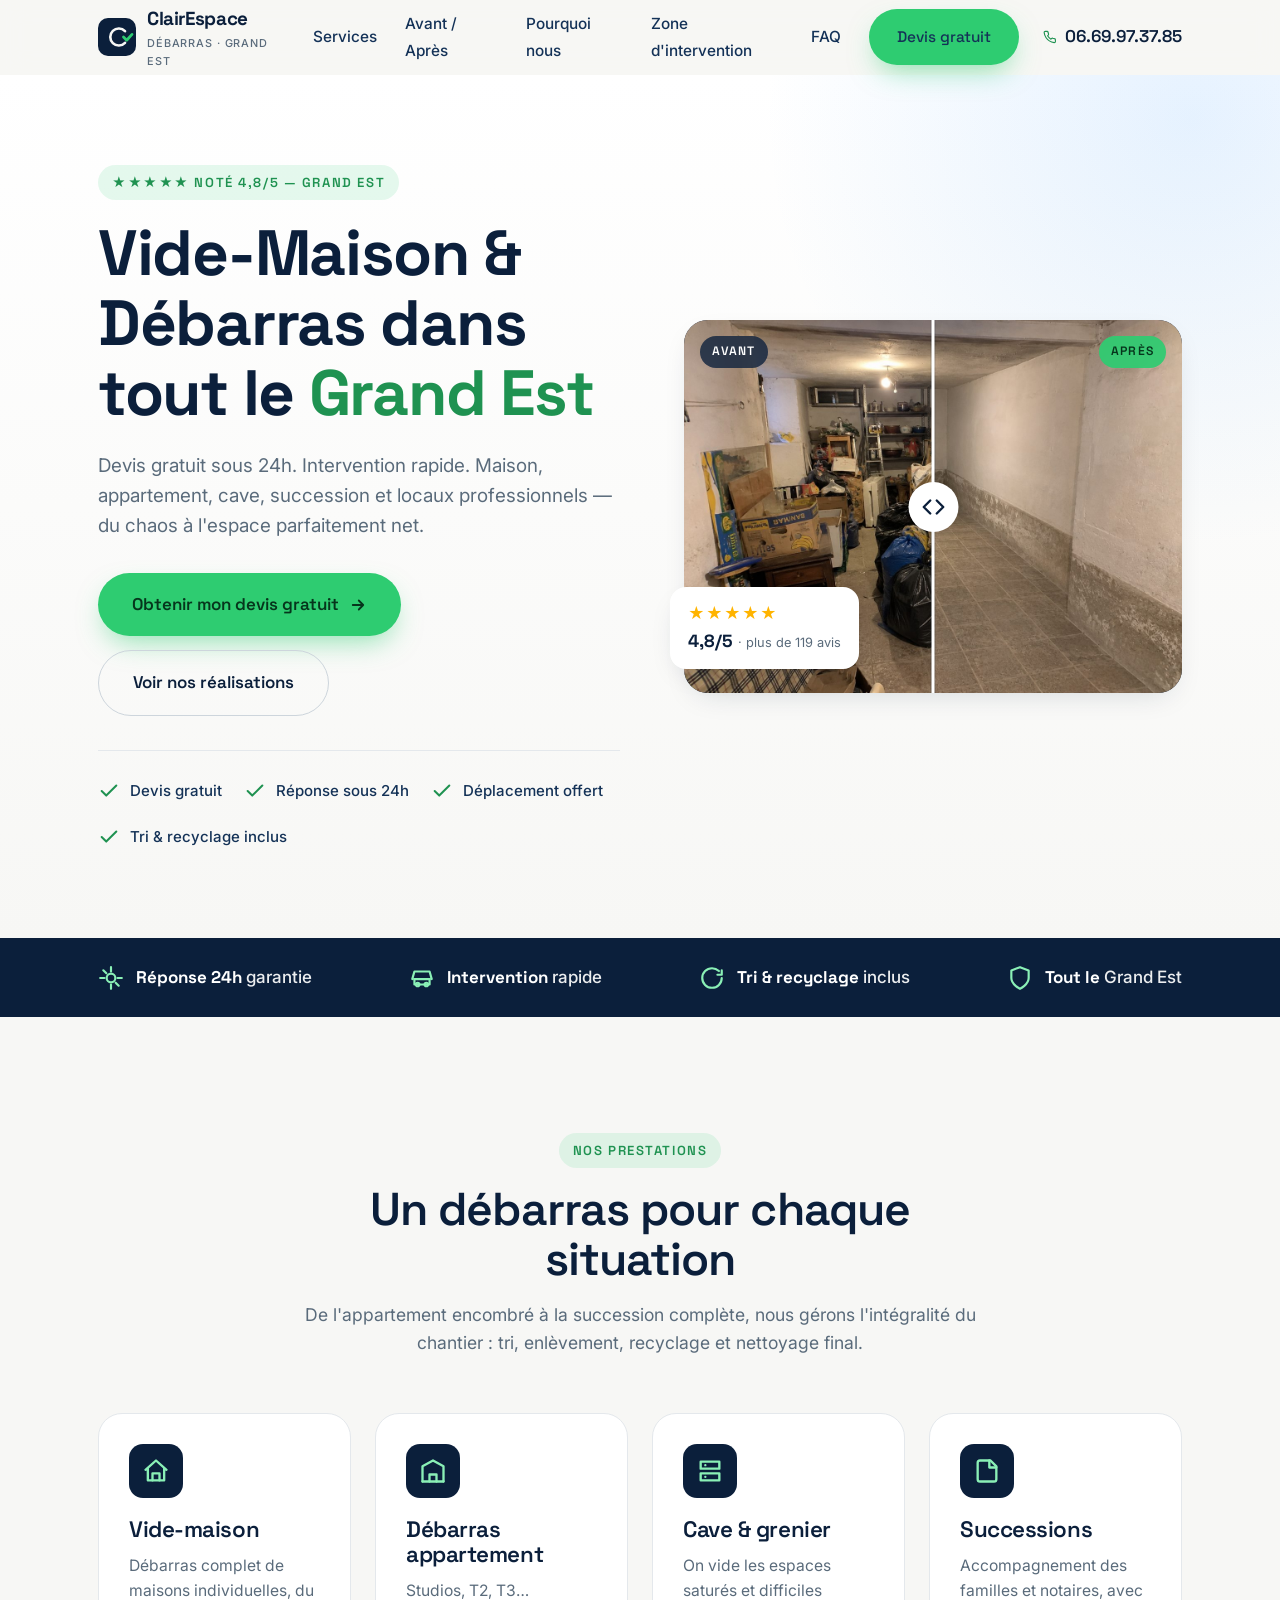
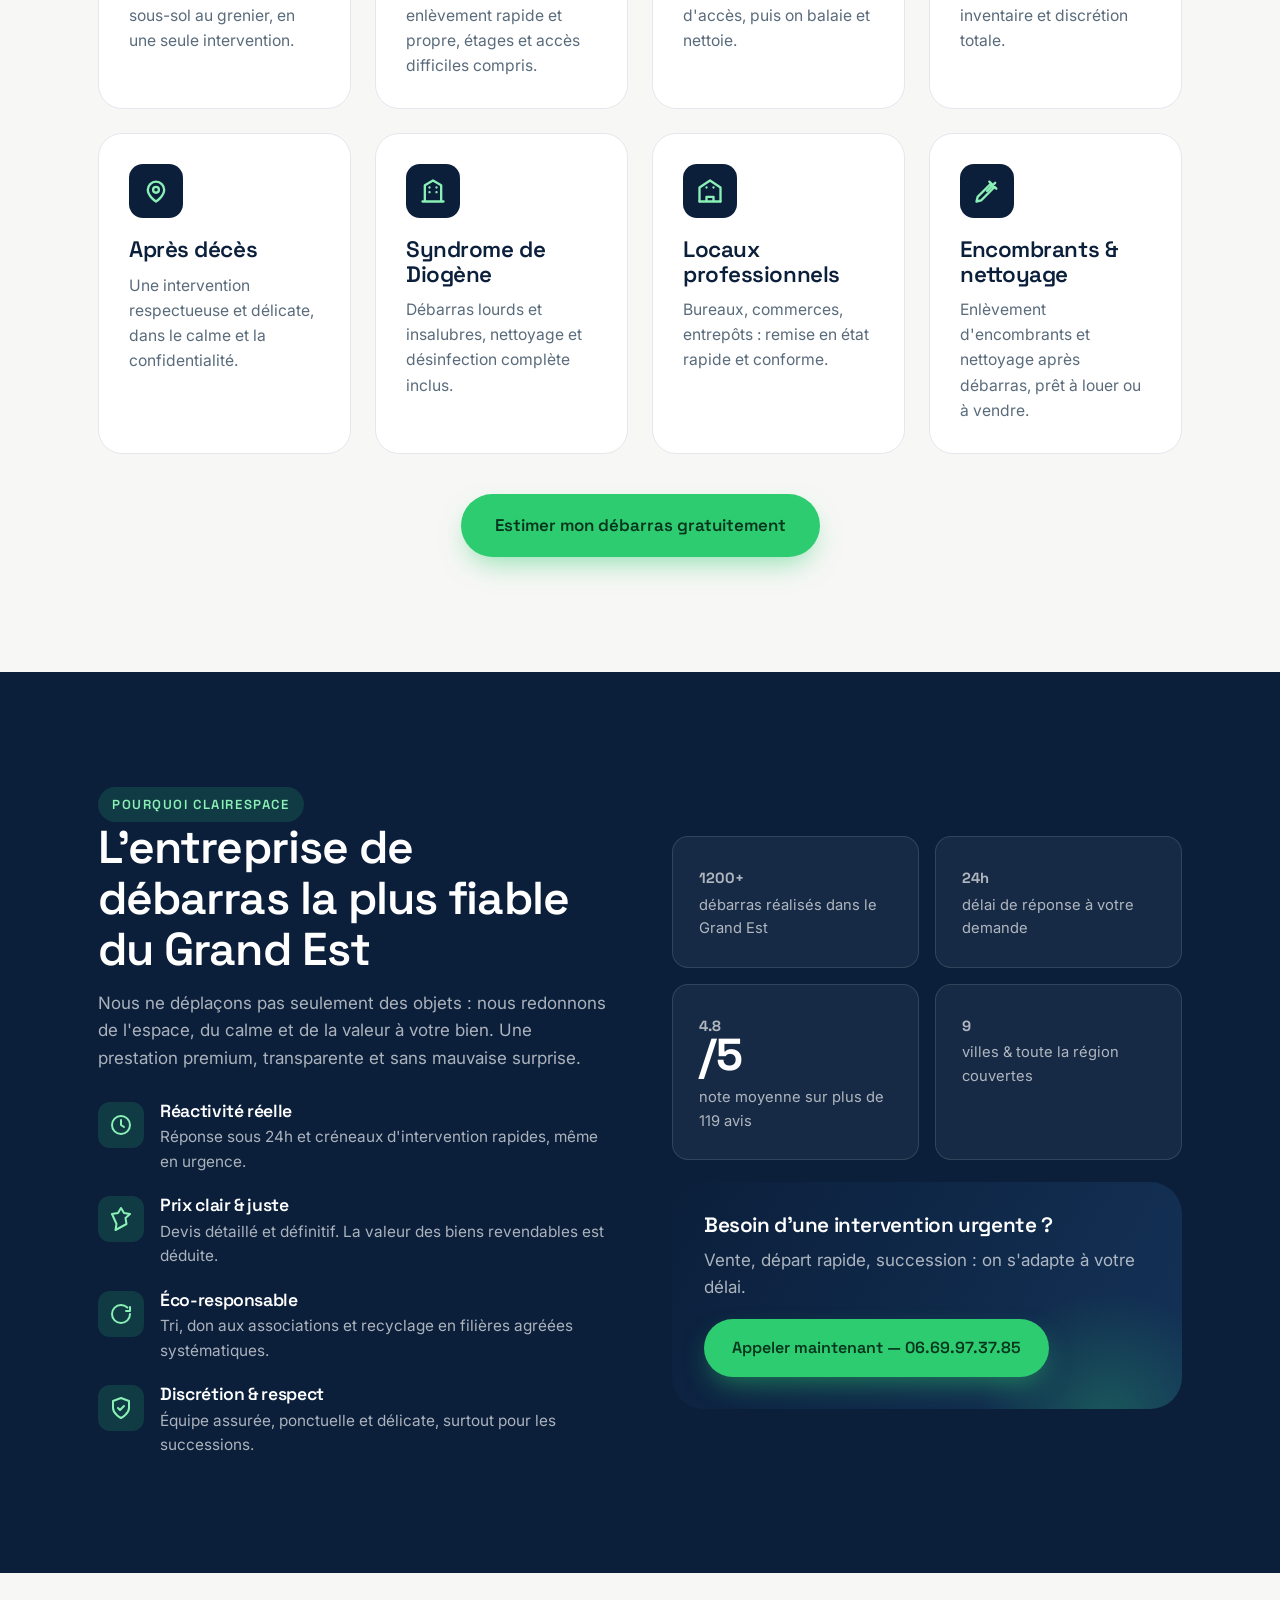
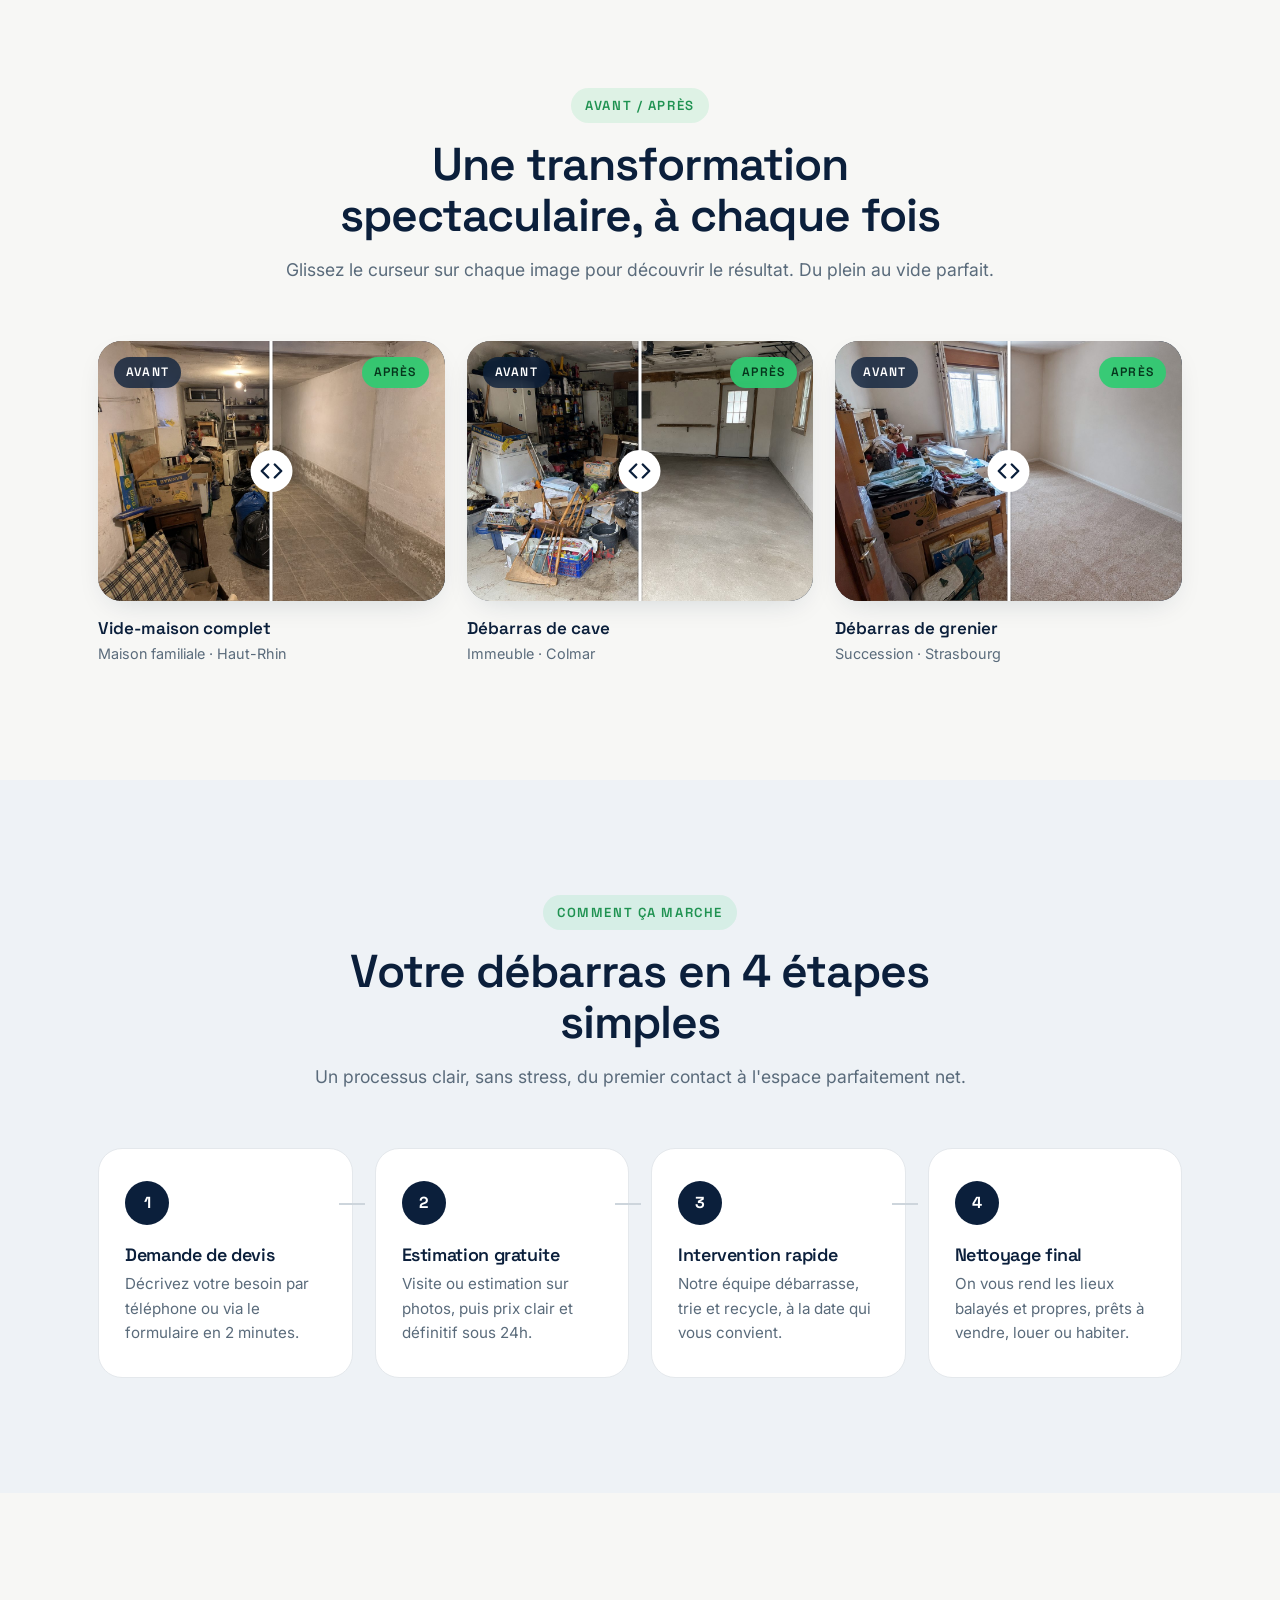
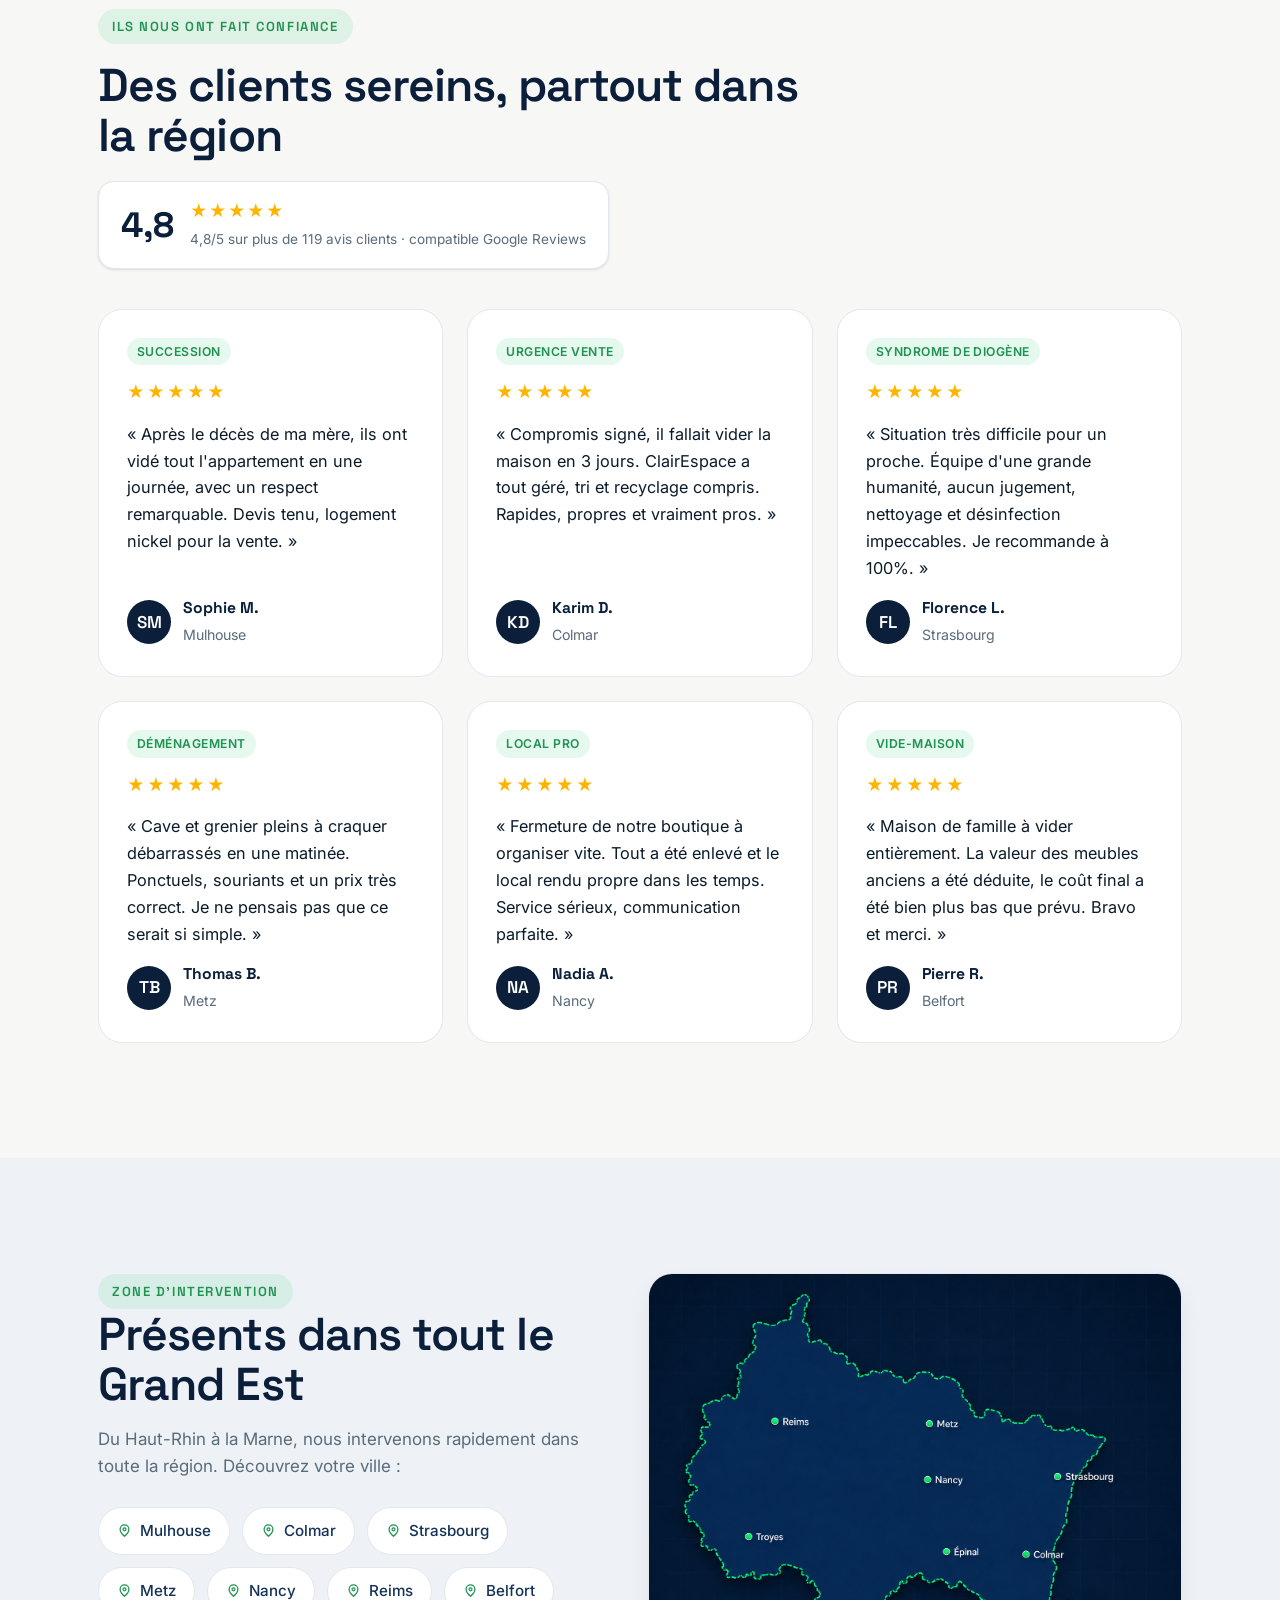
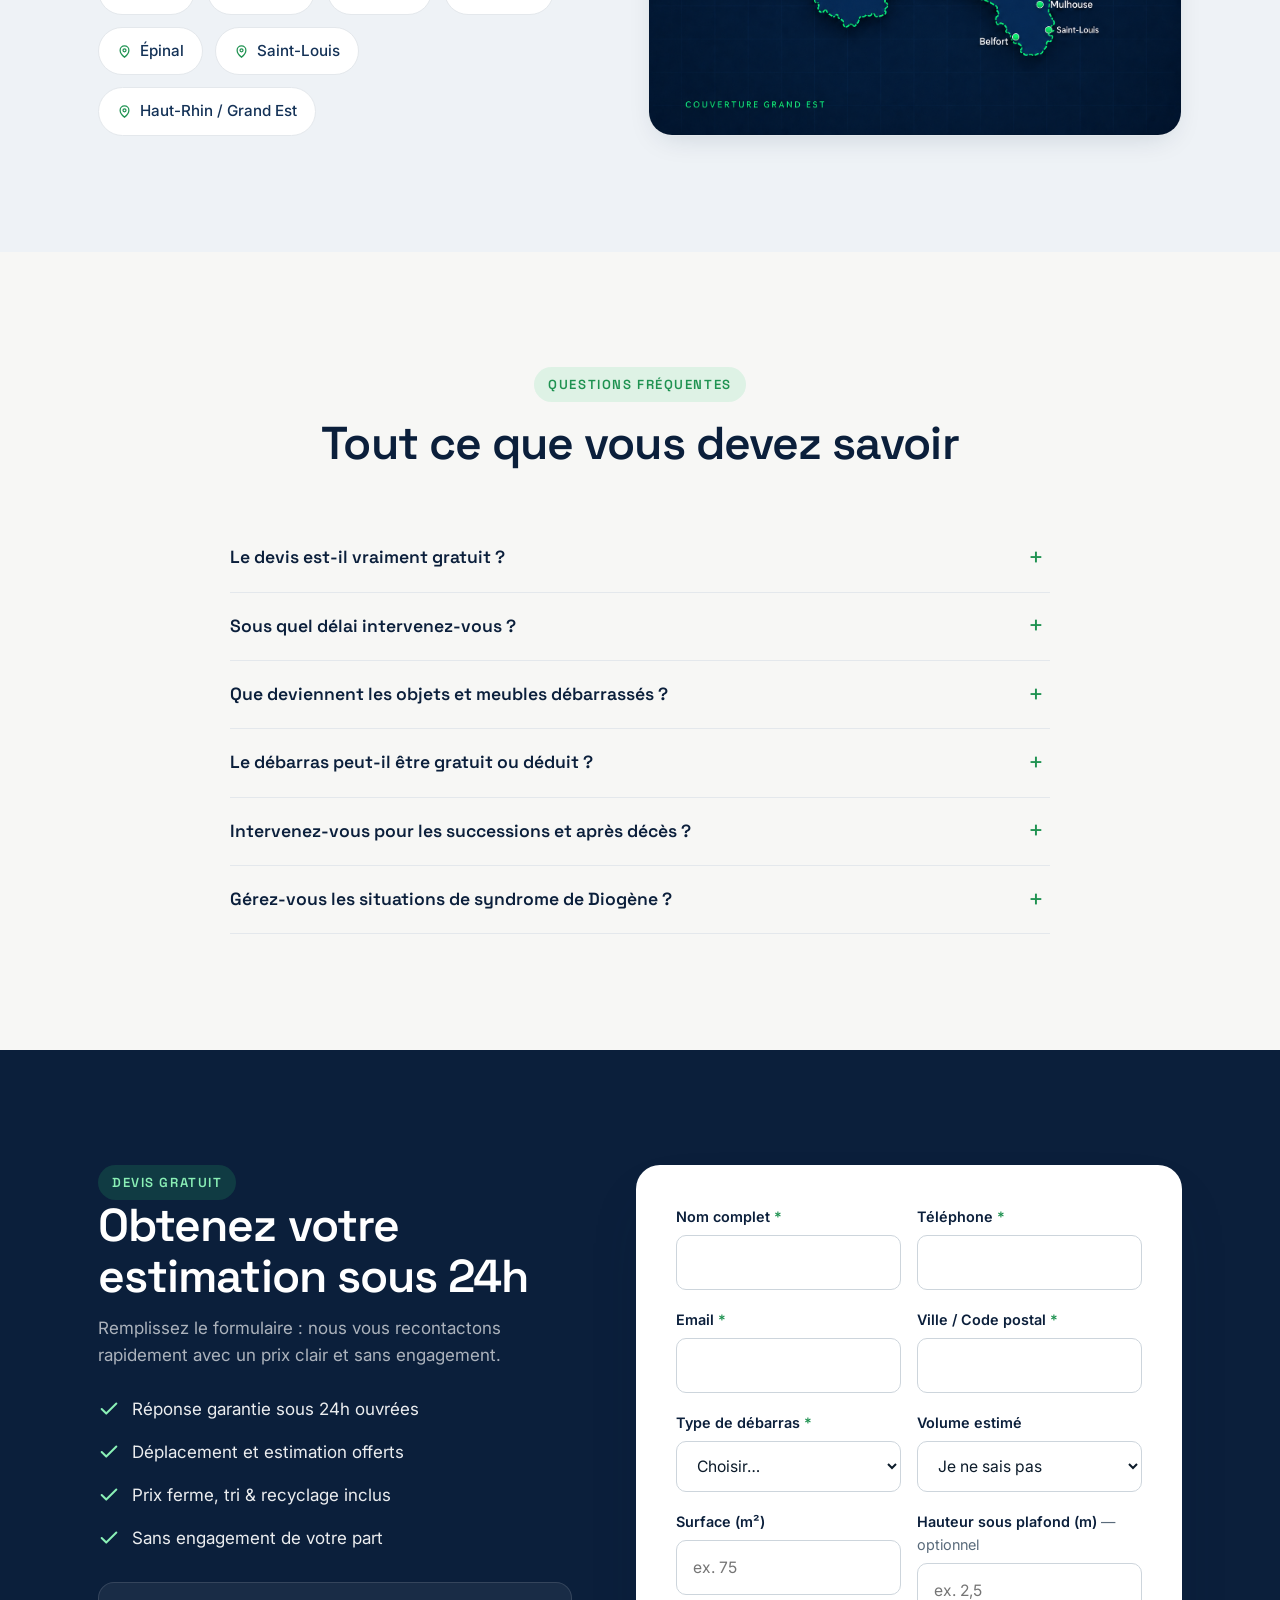
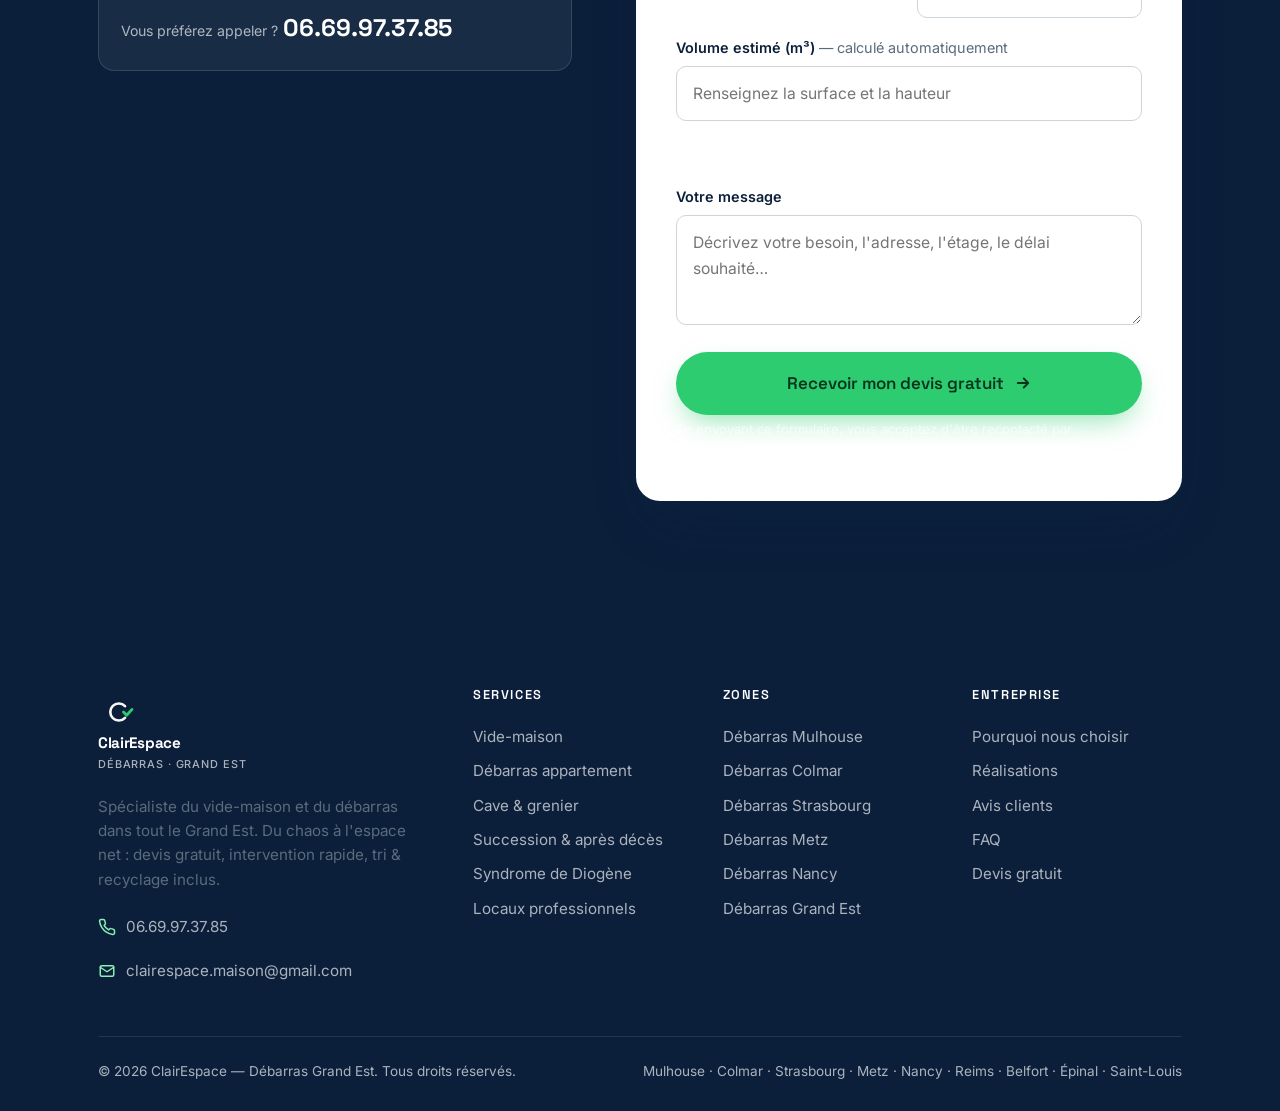
==== commit 71e4a186: "version hostinger" ====
--- a/index.html
+++ b/index.html
@@ -461,7 +461,7 @@
         </div>
       </div>
 
-      <form class="form" id="devis-form" action="#" method="post" novalidate>
+      <form class="form" id="devis-form" action="contact.php" method="post" novalidate>
         <input type="text" name="website" tabindex="-1" autocomplete="off" aria-hidden="true" style="position:absolute;left:-9999px;width:1px;height:1px;opacity:0">
         <div class="form__row">
           <div class="field">
